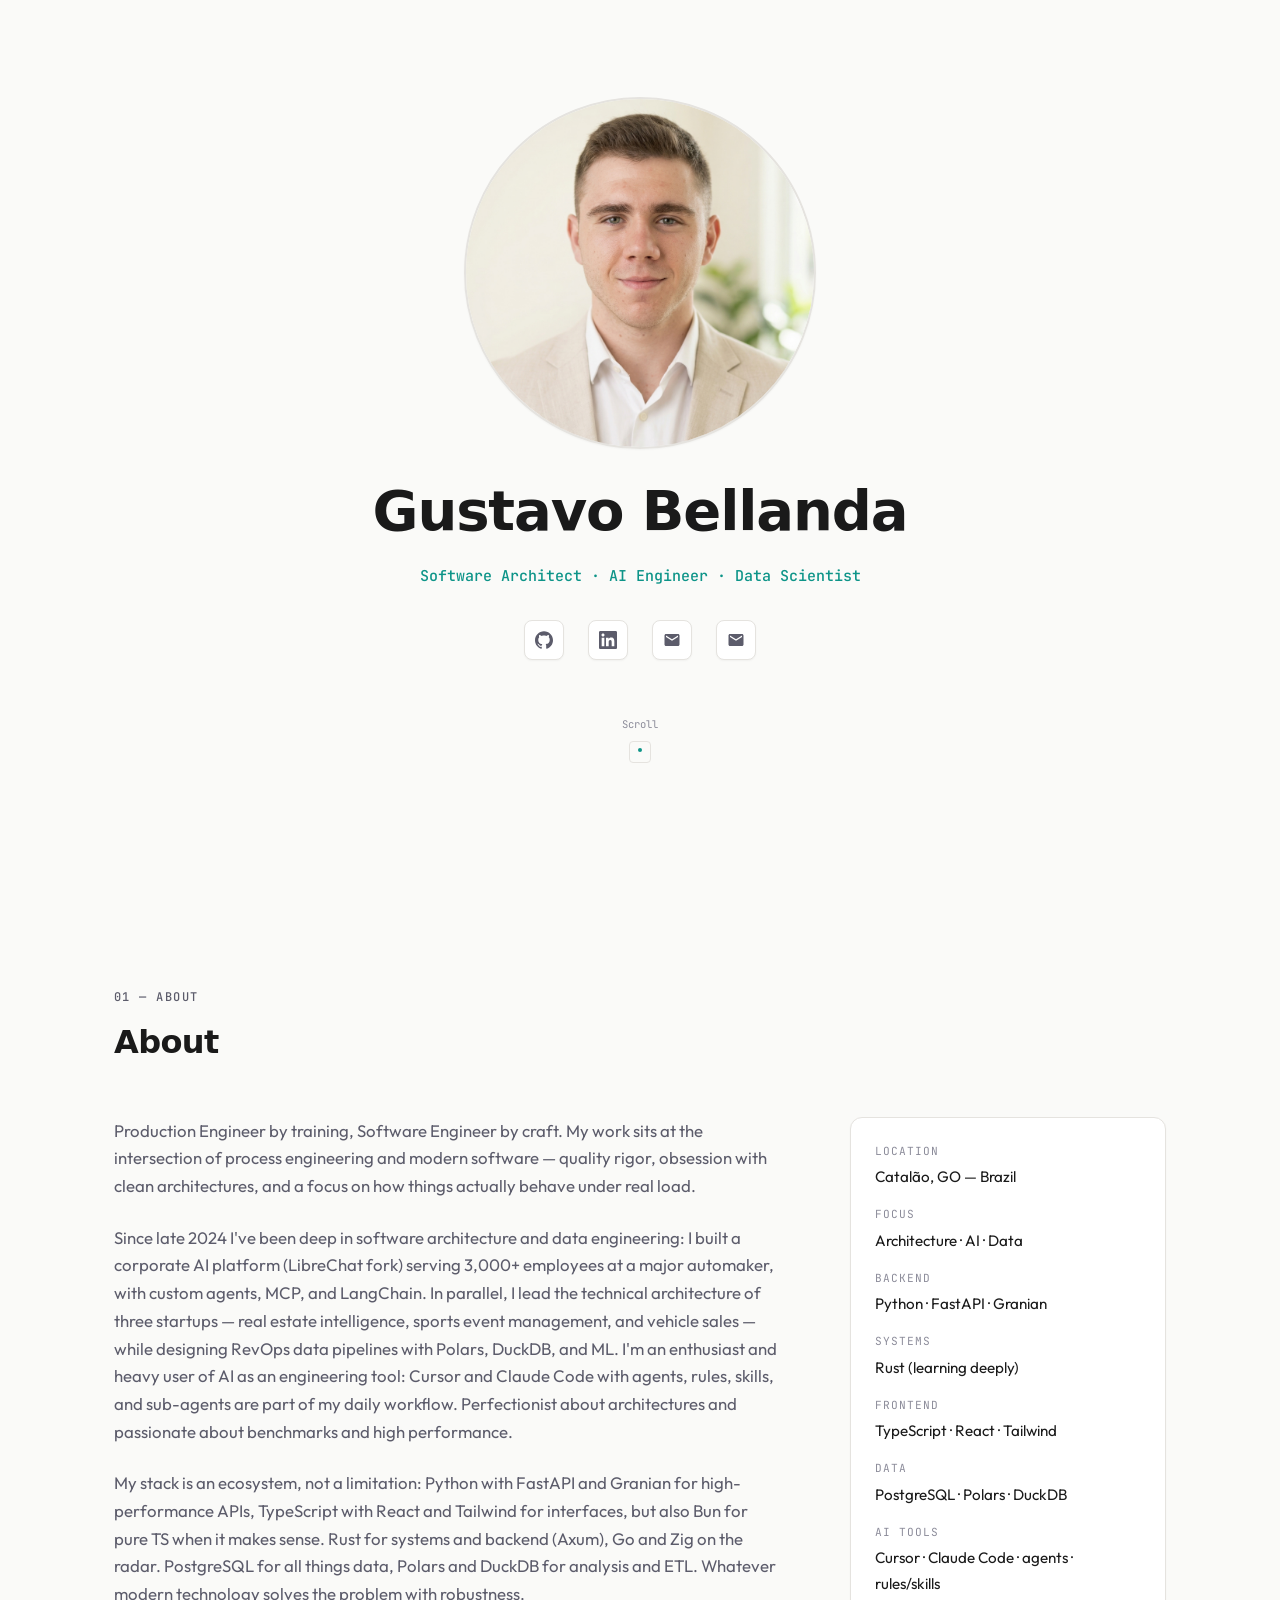
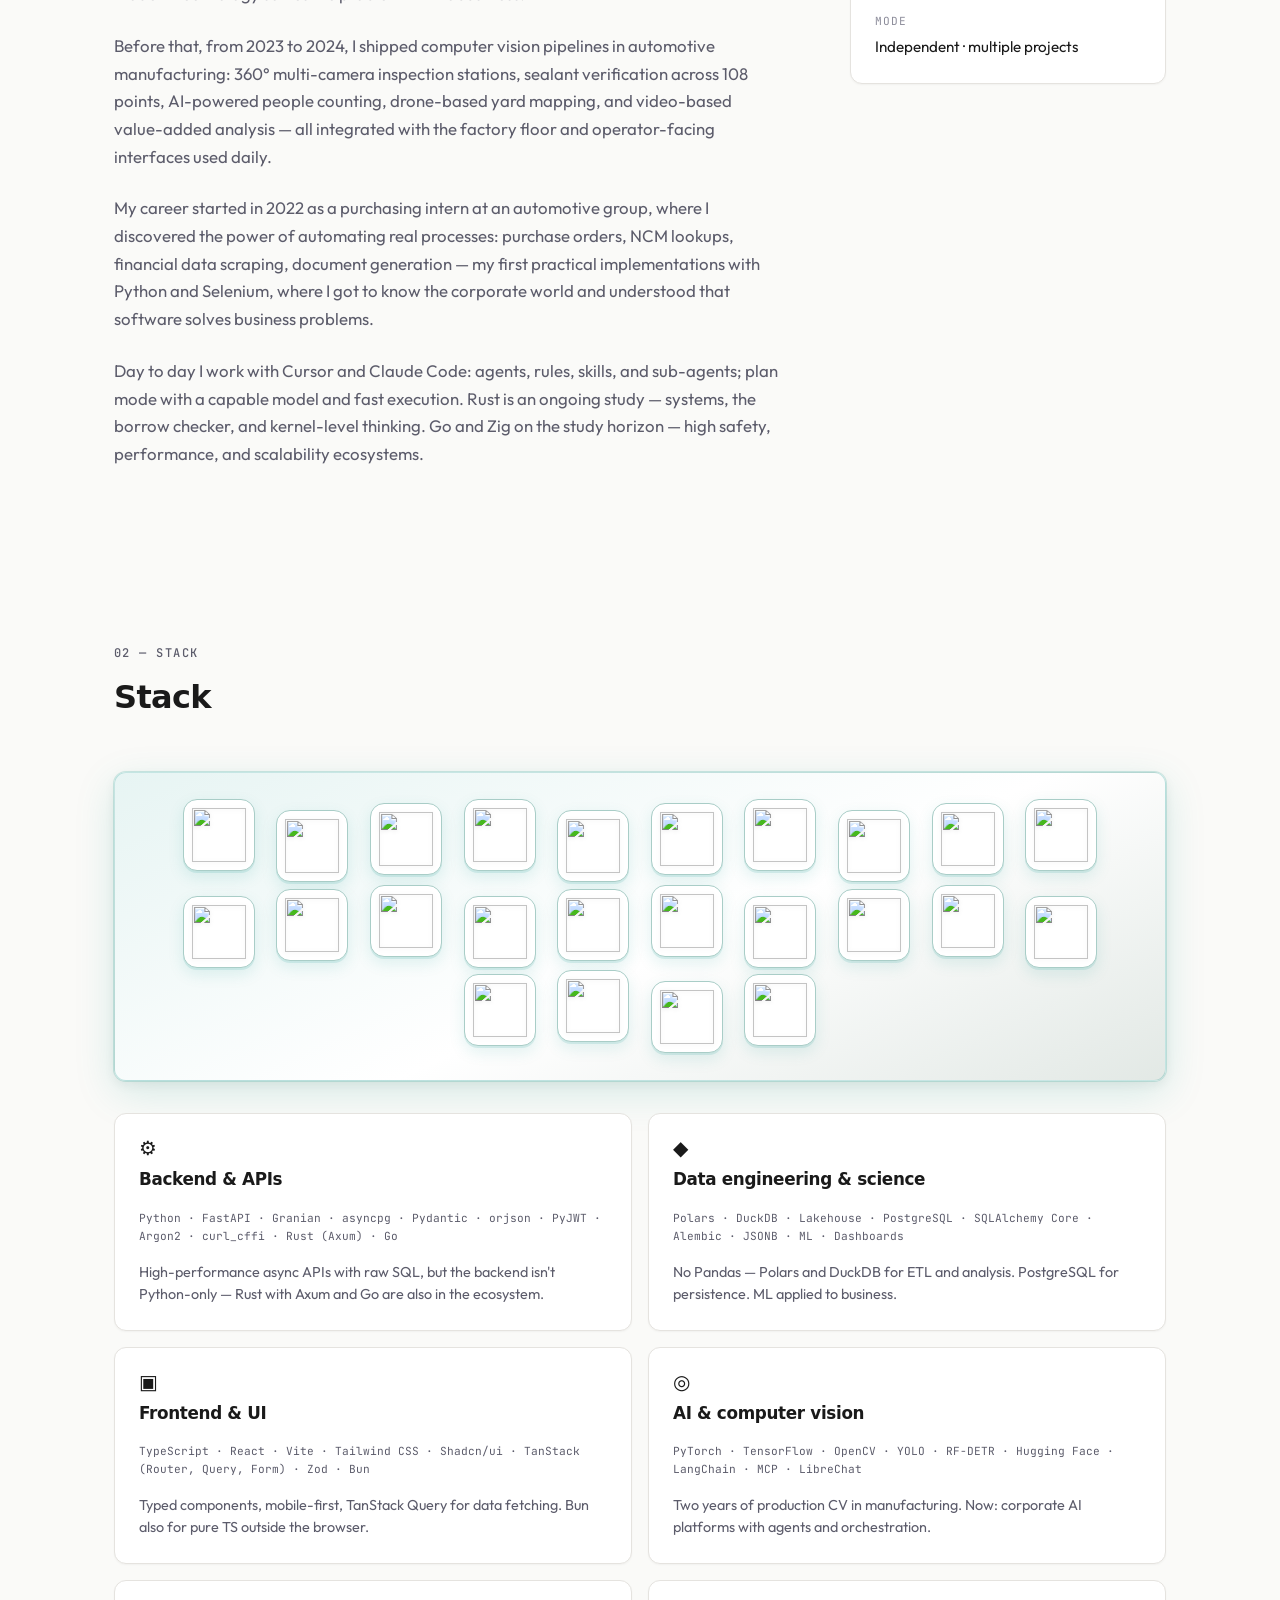
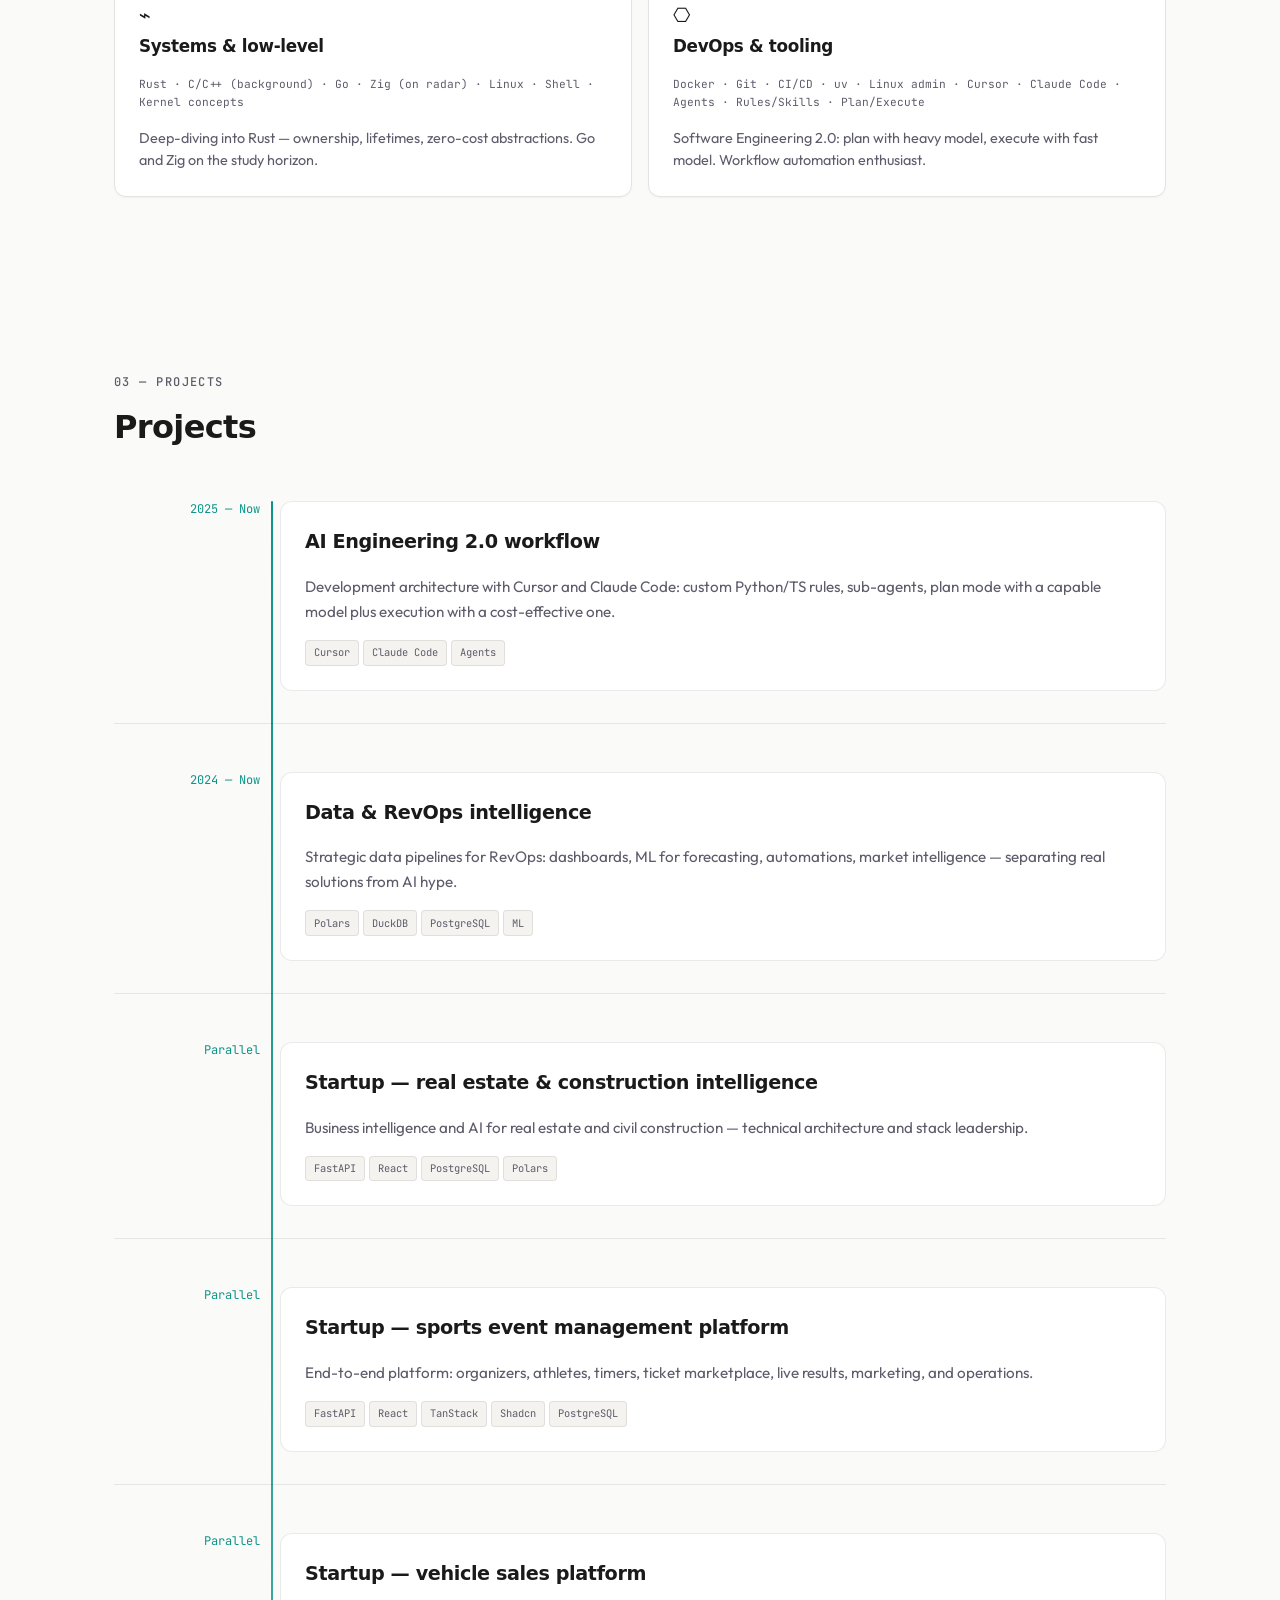
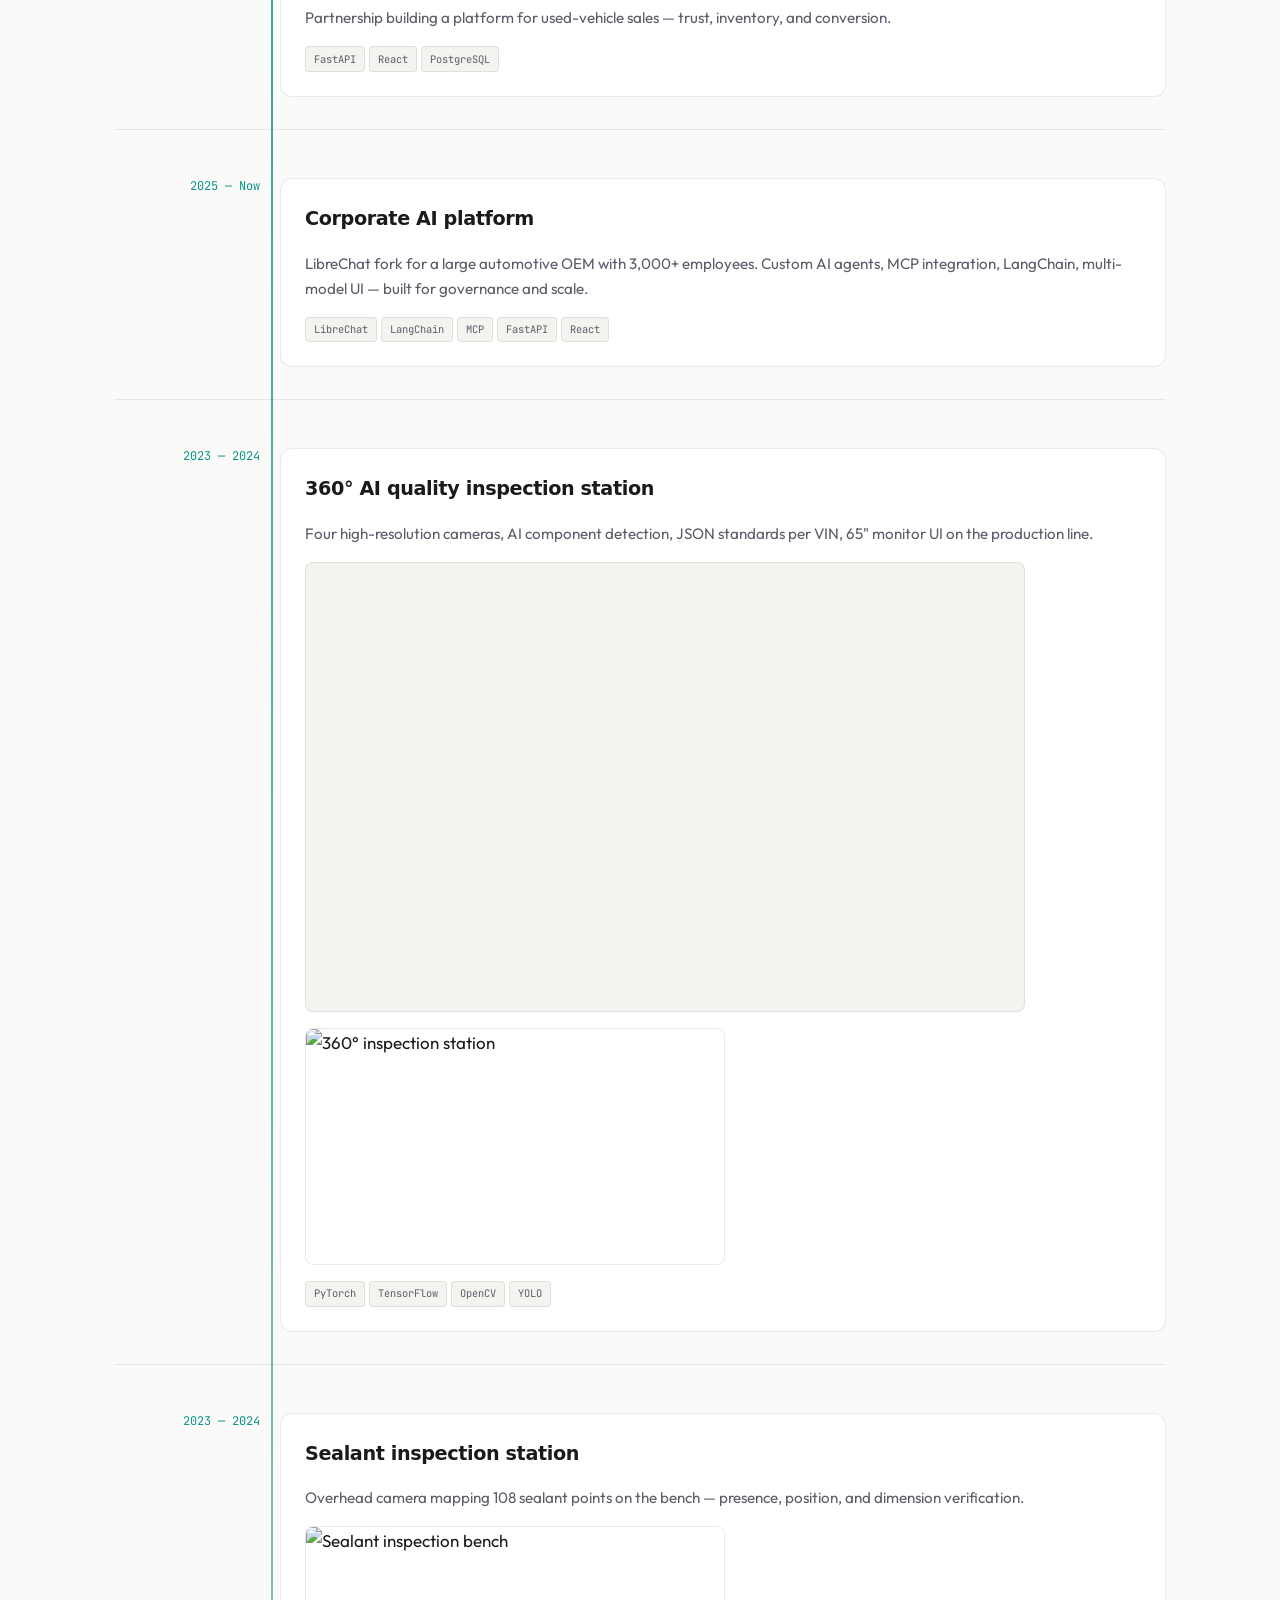
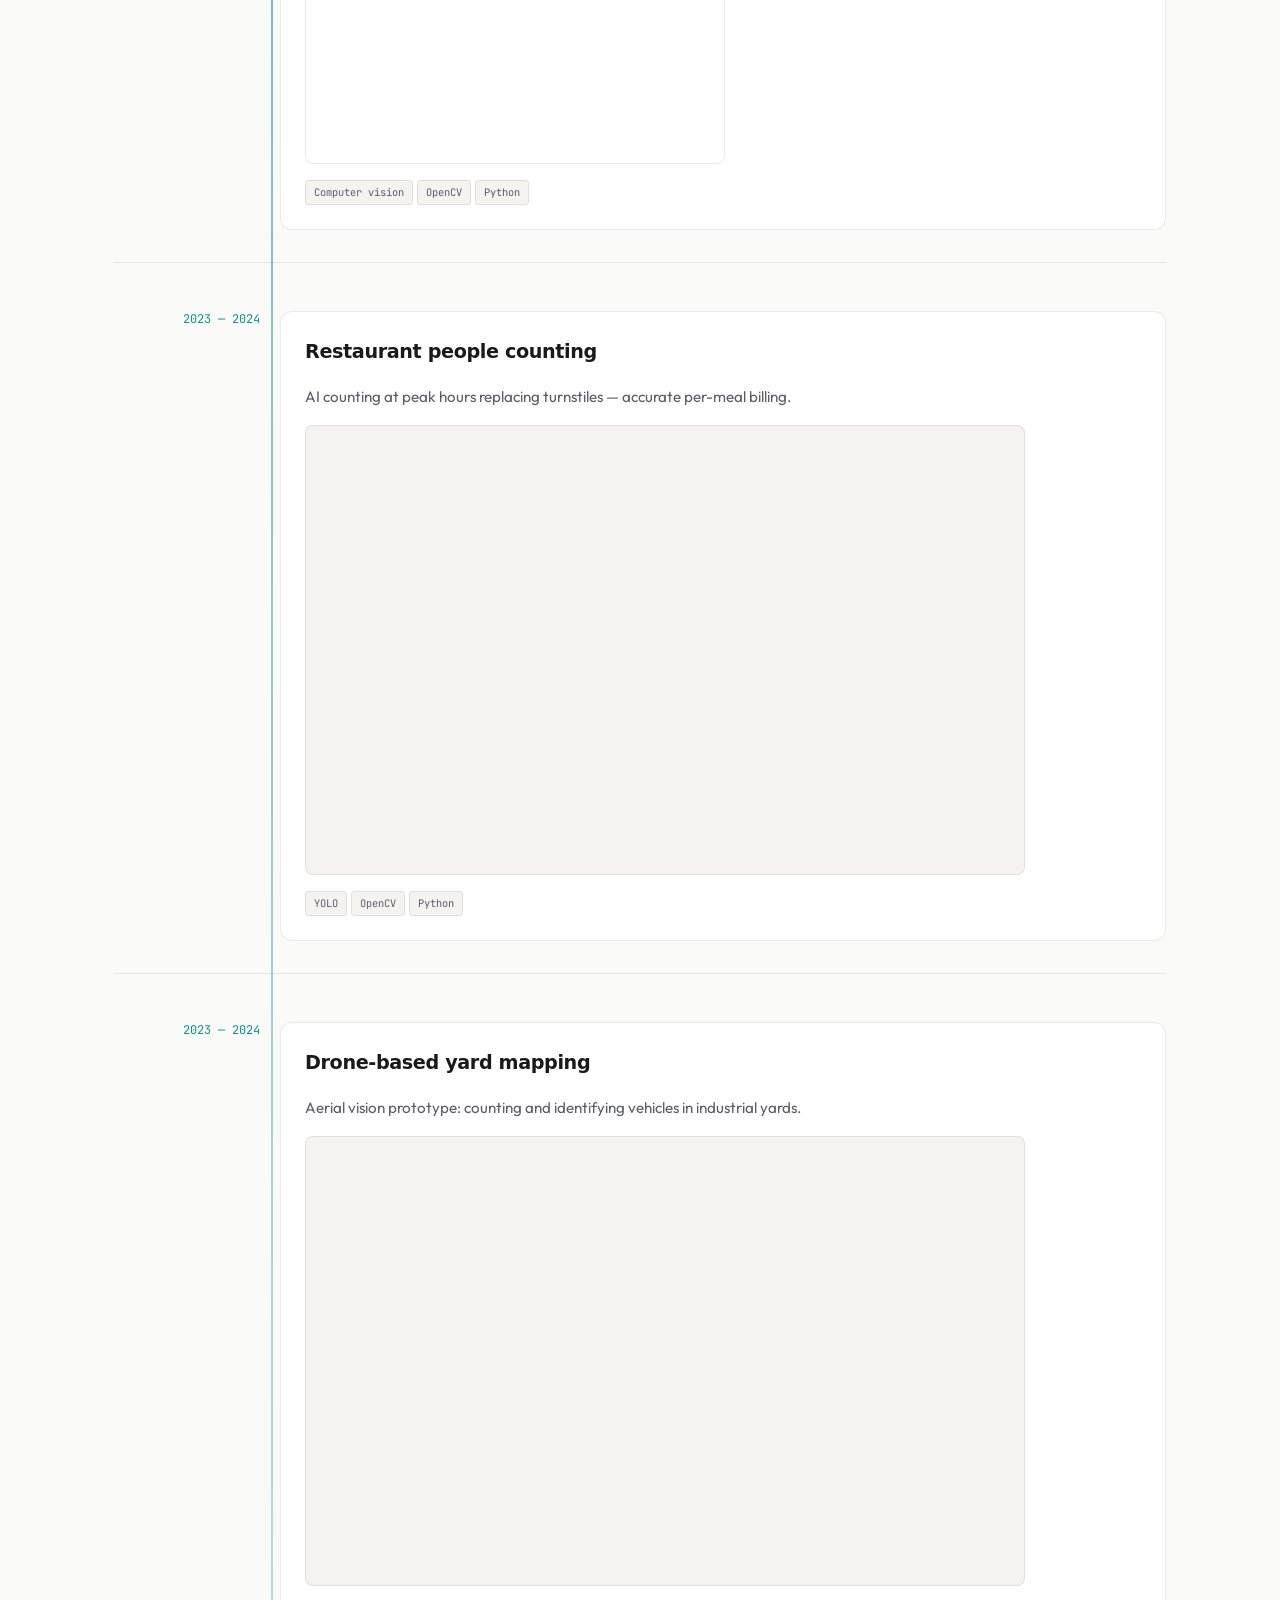
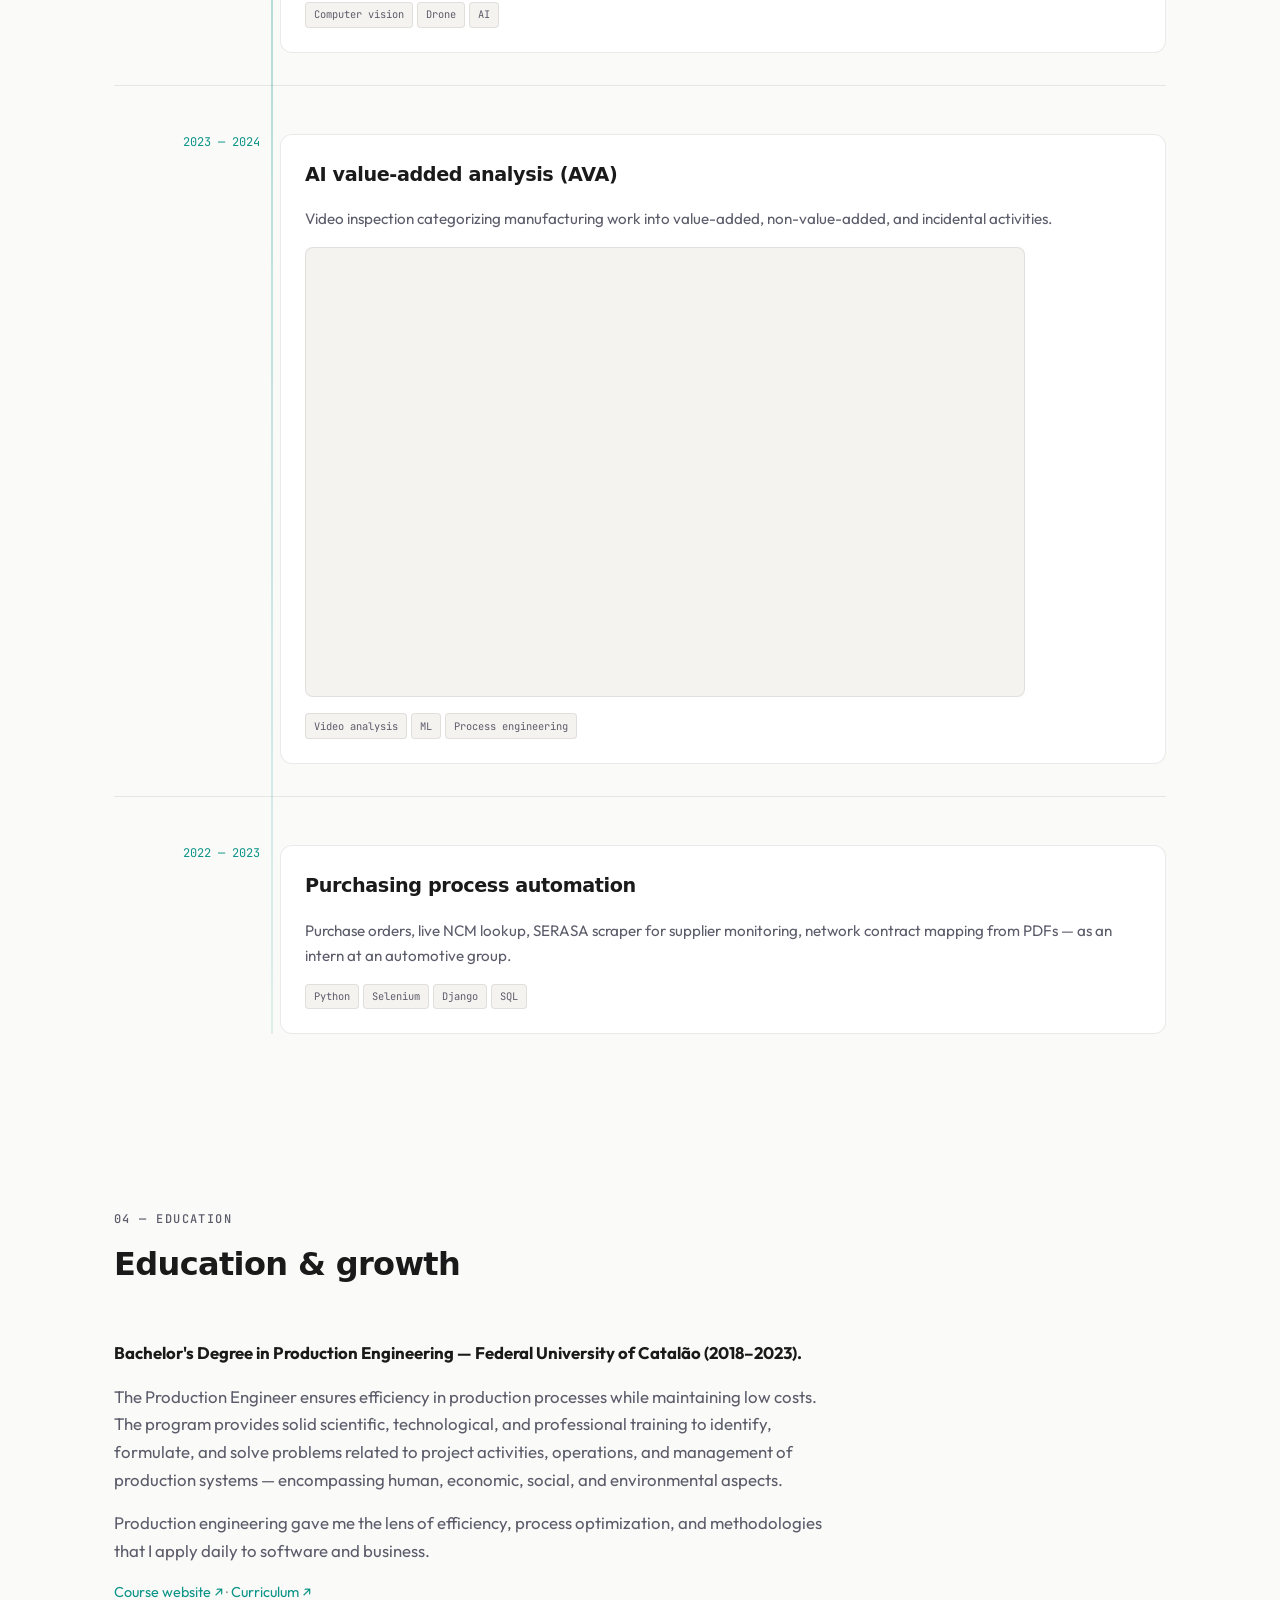
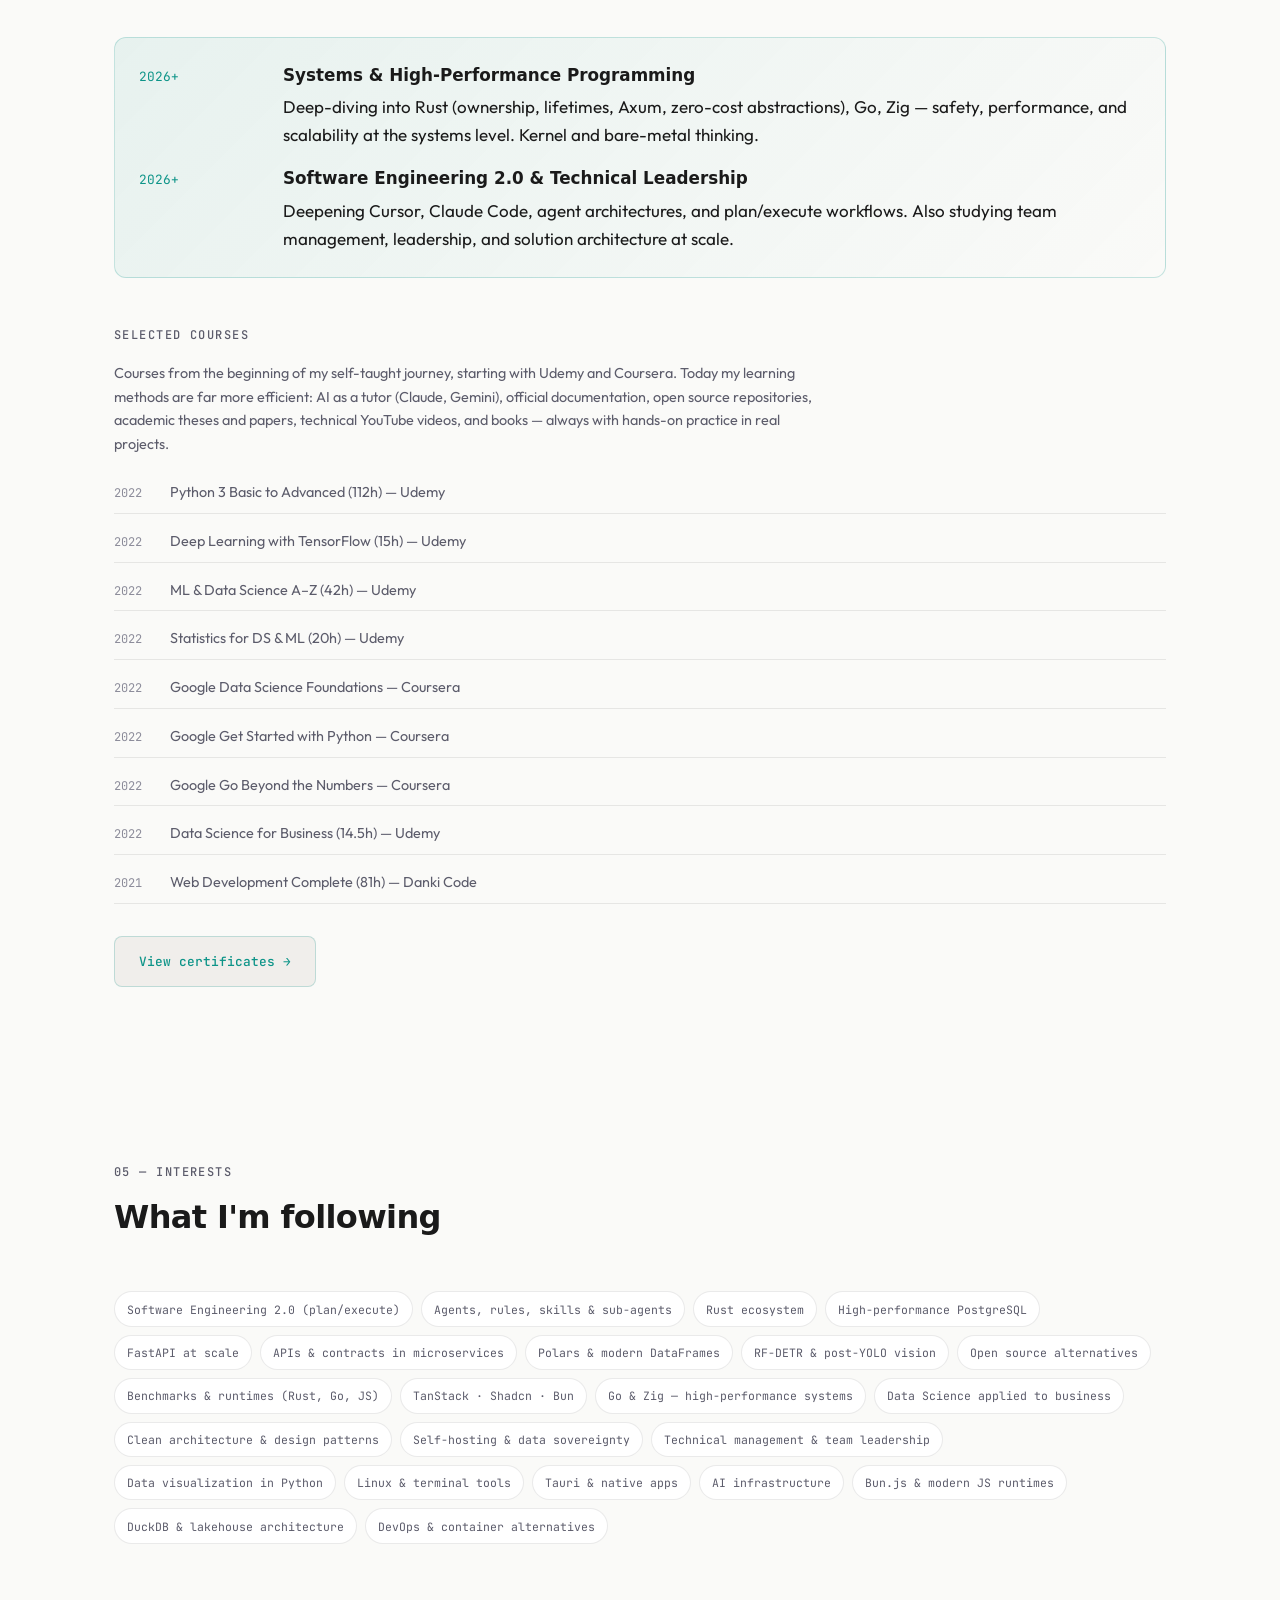
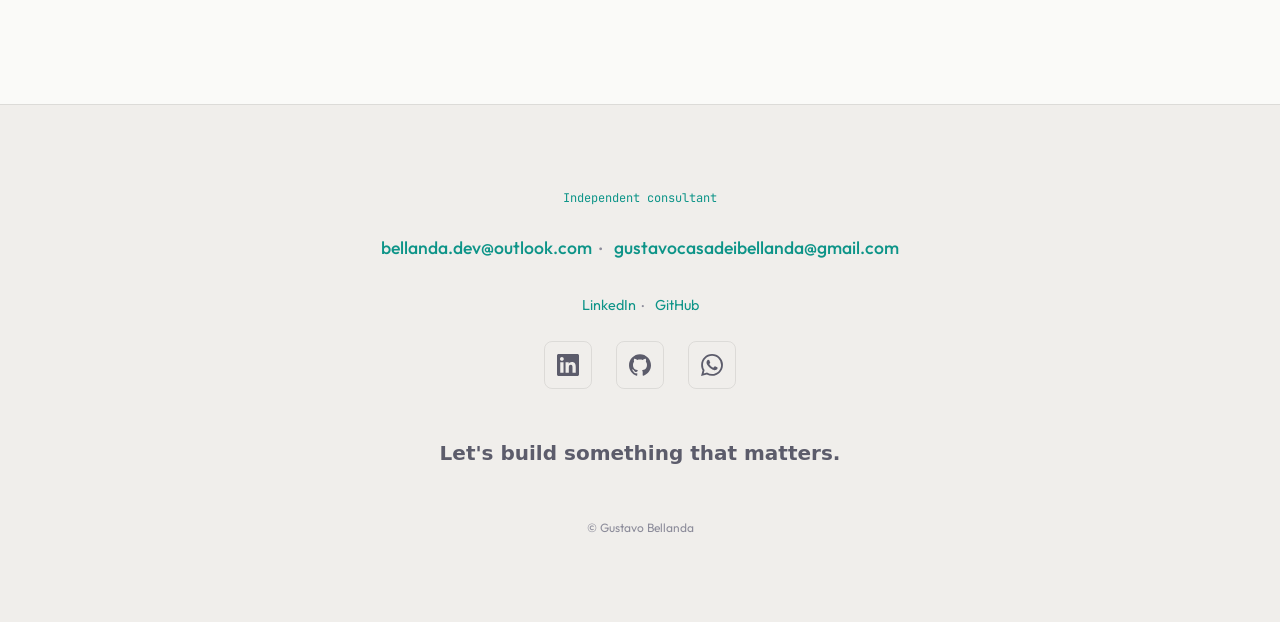
==== en.html @ b1ca2d15 "🚀 totally refactored the website for 2026 with new design and a new journey for my career" ====
<!doctype html>
<html lang="en">
  <head>
    <meta charset="utf-8" />
    <meta name="viewport" content="width=device-width, initial-scale=1" />
    <meta
      name="description"
      content="Gustavo Bellanda — Software architect and engineer. Data platforms, corporate AI, FastAPI, PostgreSQL, Polars — production stack."
    />
    <meta
      name="google-site-verification"
      content="--MIq7v2a5l50gZglwLTJgm347RbYKkbnf_XrnyCou0"
    />
    <meta property="og:type" content="website" />
    <meta
      property="og:title"
      content="Gustavo Bellanda — Software Architect &amp; Engineer"
    />
    <meta
      property="og:description"
      content="Production engineer turned full-stack engineer — data, AI platforms, and systems that ship."
    />
    <meta property="og:url" content="https://bellanda.github.io/dev/en.html" />
    <meta
      property="og:image"
      content="https://bellanda.github.io/dev/assets/img/profile.jpg"
    />
    <meta name="twitter:card" content="summary_large_image" />
    <title>Gustavo Bellanda — Software Architect &amp; Engineer</title>
    <link rel="icon" href="/favicon.ico" type="image/x-icon" />
    <link rel="preconnect" href="https://fonts.googleapis.com" />
    <link rel="preconnect" href="https://fonts.gstatic.com" crossorigin />
    <link
      href="https://api.fontshare.com/v2/css?f[]=satoshi@400,500,700,900&display=swap"
      rel="stylesheet"
    />
    <link
      href="https://fonts.googleapis.com/css2?family=JetBrains+Mono:wght@400;500;600&family=Outfit:wght@400;500;600;700&display=swap"
      rel="stylesheet"
    />
    <link rel="stylesheet" href="assets/css/style.css" />
  </head>
  <body>
    <a class="sr-only" href="#main">Skip to content</a>

    <header class="site-nav" id="site-nav" role="banner">
      <div class="site-nav__inner">
        <a class="site-nav__brand" href="#hero" data-scroll aria-label="Home">
          <img src="assets/img/profile.jpg" width="32" height="32" alt="" />
          Gustavo Bellanda
        </a>
        <nav aria-label="Primary">
          <ul class="site-nav__links">
            <li>
              <a class="site-nav__link" href="#about" data-scroll>About</a>
            </li>
            <li>
              <a class="site-nav__link" href="#stack" data-scroll>Stack</a>
            </li>
            <li>
              <a class="site-nav__link" href="#projects" data-scroll
                >Projects</a
              >
            </li>
            <li>
              <a class="site-nav__link" href="#education" data-scroll
                >Education</a
              >
            </li>
            <li>
              <a class="site-nav__link" href="#contact" data-scroll>Contact</a>
            </li>
          </ul>
        </nav>
        <div class="site-nav__lang" aria-label="Language">
          <a href="en.html" aria-current="page">EN</a>
          <span class="mono" style="color: var(--text-muted)">/</span>
          <a href="pt-br.html" data-lang-switch="pt">PT</a>
        </div>
        <button
          type="button"
          class="site-nav__toggle"
          id="nav-toggle"
          aria-expanded="false"
          aria-controls="nav-panel"
          aria-label="Open menu"
        >
          <svg
            width="22"
            height="22"
            viewBox="0 0 24 24"
            fill="none"
            stroke="currentColor"
            stroke-width="2"
          >
            <path d="M4 6h16M4 12h16M4 18h16" />
          </svg>
        </button>
      </div>
    </header>

    <div class="site-nav__panel" id="nav-panel" aria-hidden="true">
      <nav aria-label="Mobile">
        <ul>
          <li><a class="site-nav__link" href="#about" data-scroll>About</a></li>
          <li><a class="site-nav__link" href="#stack" data-scroll>Stack</a></li>
          <li>
            <a class="site-nav__link" href="#projects" data-scroll>Projects</a>
          </li>
          <li>
            <a class="site-nav__link" href="#education" data-scroll
              >Education</a
            >
          </li>
          <li>
            <a class="site-nav__link" href="#contact" data-scroll>Contact</a>
          </li>
        </ul>
      </nav>
    </div>

    <section class="hero" id="hero" aria-label="Introduction">
      <img
        class="hero__profile"
        src="assets/img/profile.jpg"
        width="168"
        height="168"
        alt="Gustavo Bellanda"
      />
      <div class="hero__inner">
        <h1 class="hero__name">Gustavo Bellanda</h1>
        <p class="hero__tagline">
          Software Architect · AI Engineer · Data Scientist
        </p>
        <div class="hero__social" aria-label="Social links">
          <a
            href="https://github.com/Bellanda"
            target="_blank"
            rel="noopener noreferrer"
            aria-label="GitHub"
          >
            <svg viewBox="0 0 24 24" aria-hidden="true">
              <path
                d="M12 .297c-6.63 0-12 5.373-12 12 0 5.303 3.438 9.8 8.205 11.385.6.113.82-.258.82-.577 0-.285-.01-1.04-.015-2.04-3.338.724-4.042-1.61-4.042-1.61C4.422 18.07 3.633 17.7 3.633 17.7c-1.087-.744.084-.729.084-.729 1.205.084 1.838 1.236 1.838 1.236 1.07 1.835 2.809 1.305 3.495.998.108-.776.417-1.305.76-1.605-2.665-.3-5.466-1.332-5.466-5.93 0-1.31.465-2.38 1.235-3.22-.135-.303-.54-1.523.105-3.176 0 0 1.005-.322 3.3 1.23.96-.267 1.98-.399 3-.405 1.02.006 2.04.138 3 .405 2.28-1.552 3.285-1.23 3.285-1.23.645 1.653.24 2.873.12 3.176.765.84 1.23 1.91 1.23 3.22 0 4.61-2.805 5.625-5.475 5.92.42.36.81 1.096.81 2.22 0 1.606-.015 2.896-.015 3.286 0 .315.21.69.825.57C20.565 22.092 24 17.592 24 12.297c0-6.627-5.373-12-12-12"
              />
            </svg>
          </a>
          <a
            href="https://www.linkedin.com/in/gustavo-casadei-bellanda-410a351bb/"
            target="_blank"
            rel="noopener noreferrer"
            aria-label="LinkedIn"
          >
            <svg viewBox="0 0 24 24" aria-hidden="true">
              <path
                d="M20.447 20.452h-3.554v-5.569c0-1.328-.027-3.037-1.852-3.037-1.853 0-2.136 1.445-2.136 2.939v5.667H9.351V9h3.414v1.561h.046c.477-.9 1.637-1.85 3.37-1.85 3.601 0 4.267 2.37 4.267 5.455v6.286zM5.337 7.433c-1.144 0-2.063-.926-2.063-2.065 0-1.138.92-2.063 2.063-2.063 1.14 0 2.064.925 2.064 2.063 0 1.139-.925 2.065-2.064 2.065zm1.782 13.019H3.555V9h3.564v11.452zM22.225 0H1.771C.792 0 0 .774 0 1.729v20.542C0 23.227.792 24 1.771 24h20.451C23.2 24 24 23.227 24 22.271V1.729C24 .774 23.2 0 22.222 0h.003z"
              />
            </svg>
          </a>
          <a href="mailto:bellanda.dev@outlook.com" aria-label="Email Outlook">
            <svg viewBox="0 0 24 24" aria-hidden="true">
              <path
                d="M20 4H4c-1.1 0-2 .9-2 2v12c0 1.1.9 2 2 2h16c1.1 0 2-.9 2-2V6c0-1.1-.9-2-2-2zm0 4l-8 5-8-5V6l8 5 8-5v2z"
              />
            </svg>
          </a>
          <a
            href="mailto:gustavocasadeibellanda@gmail.com"
            aria-label="Email Gmail"
          >
            <svg viewBox="0 0 24 24" aria-hidden="true">
              <path
                d="M20 4H4c-1.1 0-2 .9-2 2v12c0 1.1.9 2 2 2h16c1.1 0 2-.9 2-2V6c0-1.1-.9-2-2-2zm0 4l-8 5-8-5V6l8 5 8-5v2z"
              />
            </svg>
          </a>
        </div>
        <div class="hero__scroll" aria-hidden="true">
          <span class="mono">Scroll</span>
          <span class="hero__scroll-icon"></span>
        </div>
      </div>
    </section>

    <main id="main">
      <section class="section" id="about" data-reveal>
        <header class="section__head">
          <p class="section__label">01 — About</p>
          <h2 class="section__title">About</h2>
        </header>
        <div class="about-grid">
          <div class="about__main">
            <p>
              Production Engineer by training, Software Engineer by craft. My
              work sits at the intersection of process engineering and modern
              software — quality rigor, obsession with clean architectures, and
              a focus on how things actually behave under real load.
            </p>
            <p>
              Since late 2024 I&apos;ve been deep in software architecture and
              data engineering: I built a corporate AI platform (LibreChat fork)
              serving 3,000+ employees at a major automaker, with custom agents,
              MCP, and LangChain. In parallel, I lead the technical architecture
              of three startups — real estate intelligence, sports event
              management, and vehicle sales — while designing RevOps data
              pipelines with Polars, DuckDB, and ML. I&apos;m an enthusiast and
              heavy user of AI as an engineering tool: Cursor and Claude Code
              with agents, rules, skills, and sub-agents are part of my daily
              workflow. Perfectionist about architectures and passionate about
              benchmarks and high performance.
            </p>
            <p>
              My stack is an ecosystem, not a limitation: Python with FastAPI
              and Granian for high-performance APIs, TypeScript with React and
              Tailwind for interfaces, but also Bun for pure TS when it makes
              sense. Rust for systems and backend (Axum), Go and Zig on the
              radar. PostgreSQL for all things data, Polars and DuckDB for
              analysis and ETL. Whatever modern technology solves the problem
              with robustness.
            </p>
            <p>
              Before that, from 2023 to 2024, I shipped computer vision
              pipelines in automotive manufacturing: 360° multi-camera
              inspection stations, sealant verification across 108 points,
              AI-powered people counting, drone-based yard mapping, and
              video-based value-added analysis — all integrated with the factory
              floor and operator-facing interfaces used daily.
            </p>
            <p>
              My career started in 2022 as a purchasing intern at an automotive
              group, where I discovered the power of automating real processes:
              purchase orders, NCM lookups, financial data scraping, document
              generation — my first practical implementations with Python and
              Selenium, where I got to know the corporate world and understood
              that software solves business problems.
            </p>
            <p>
              Day to day I work with Cursor and Claude Code: agents, rules,
              skills, and sub-agents; plan mode with a capable model and fast
              execution. Rust is an ongoing study — systems, the borrow checker,
              and kernel-level thinking. Go and Zig on the study horizon — high
              safety, performance, and scalability ecosystems.
            </p>
          </div>
          <aside class="about__aside" aria-label="Quick facts">
            <dl class="facts">
              <dt>Location</dt>
              <dd>Catalão, GO — Brazil</dd>
              <dt>Focus</dt>
              <dd>Architecture · AI · Data</dd>
              <dt>Backend</dt>
              <dd>Python · FastAPI · Granian</dd>
              <dt>Systems</dt>
              <dd>Rust (learning deeply)</dd>
              <dt>Frontend</dt>
              <dd>TypeScript · React · Tailwind</dd>
              <dt>Data</dt>
              <dd>PostgreSQL · Polars · DuckDB</dd>
              <dt>AI tools</dt>
              <dd>Cursor · Claude Code · agents · rules/skills</dd>
              <dt>Mode</dt>
              <dd>Independent · multiple projects</dd>
            </dl>
          </aside>
        </div>
      </section>

      <section class="section" id="stack" data-reveal>
        <header class="section__head">
          <p class="section__label">02 — Stack</p>
          <h2 class="section__title">Stack</h2>
        </header>
        <div
          class="stack-cloud"
          aria-label="Tools and technologies in the stack"
        >
          <a
            class="stack-cloud__orbit"
            href="https://www.python.org/"
            target="_blank"
            rel="noopener noreferrer"
            title="Python"
            ><img
              src="https://cdn.simpleicons.org/python/3776AB"
              alt=""
              width="54"
              height="54"
              loading="lazy"
              decoding="async"
          /></a>
          <a
            class="stack-cloud__orbit"
            href="https://www.rust-lang.org/"
            target="_blank"
            rel="noopener noreferrer"
            title="Rust"
            ><img
              src="https://cdn.simpleicons.org/rust/CE422B"
              alt=""
              width="54"
              height="54"
              loading="lazy"
              decoding="async"
          /></a>
          <a
            class="stack-cloud__orbit"
            href="https://www.typescriptlang.org/"
            target="_blank"
            rel="noopener noreferrer"
            title="TypeScript"
            ><img
              src="https://cdn.simpleicons.org/typescript/3178C6"
              alt=""
              width="54"
              height="54"
              loading="lazy"
              decoding="async"
          /></a>
          <a
            class="stack-cloud__orbit"
            href="https://react.dev/"
            target="_blank"
            rel="noopener noreferrer"
            title="React"
            ><img
              src="https://cdn.simpleicons.org/react/61DAFB"
              alt=""
              width="54"
              height="54"
              loading="lazy"
              decoding="async"
          /></a>
          <a
            class="stack-cloud__orbit"
            href="https://fastapi.tiangolo.com/"
            target="_blank"
            rel="noopener noreferrer"
            title="FastAPI"
            ><img
              src="https://cdn.simpleicons.org/fastapi/009688"
              alt=""
              width="54"
              height="54"
              loading="lazy"
              decoding="async"
          /></a>
          <a
            class="stack-cloud__orbit"
            href="https://www.postgresql.org/"
            target="_blank"
            rel="noopener noreferrer"
            title="PostgreSQL"
            ><img
              src="https://cdn.simpleicons.org/postgresql/4169E1"
              alt=""
              width="54"
              height="54"
              loading="lazy"
              decoding="async"
          /></a>
          <a
            class="stack-cloud__orbit"
            href="https://www.docker.com/"
            target="_blank"
            rel="noopener noreferrer"
            title="Docker"
            ><img
              src="https://cdn.simpleicons.org/docker/2496ED"
              alt=""
              width="54"
              height="54"
              loading="lazy"
              decoding="async"
          /></a>
          <a
            class="stack-cloud__orbit"
            href="https://pytorch.org/"
            target="_blank"
            rel="noopener noreferrer"
            title="PyTorch"
            ><img
              src="https://cdn.simpleicons.org/pytorch/EE4C2C"
              alt=""
              width="54"
              height="54"
              loading="lazy"
              decoding="async"
          /></a>
          <a
            class="stack-cloud__orbit"
            href="https://tailwindcss.com/"
            target="_blank"
            rel="noopener noreferrer"
            title="Tailwind CSS"
            ><img
              src="https://cdn.simpleicons.org/tailwindcss/06B6D4"
              alt=""
              width="54"
              height="54"
              loading="lazy"
              decoding="async"
          /></a>
          <a
            class="stack-cloud__orbit"
            href="https://vite.dev/"
            target="_blank"
            rel="noopener noreferrer"
            title="Vite"
            ><img
              src="https://cdn.simpleicons.org/vite/646CFF"
              alt=""
              width="54"
              height="54"
              loading="lazy"
              decoding="async"
          /></a>
          <a
            class="stack-cloud__orbit"
            href="https://bun.sh/"
            target="_blank"
            rel="noopener noreferrer"
            title="Bun"
            ><img
              src="https://cdn.simpleicons.org/bun/FBF0DF"
              alt=""
              width="54"
              height="54"
              loading="lazy"
              decoding="async"
          /></a>
          <a
            class="stack-cloud__orbit"
            href="https://pola.rs/"
            target="_blank"
            rel="noopener noreferrer"
            title="Polars"
            ><img
              src="https://cdn.simpleicons.org/polars/0078D4"
              alt=""
              width="54"
              height="54"
              loading="lazy"
              decoding="async"
          /></a>
          <a
            class="stack-cloud__orbit"
            href="https://git-scm.com/"
            target="_blank"
            rel="noopener noreferrer"
            title="Git"
            ><img
              src="https://cdn.simpleicons.org/git/F05032"
              alt=""
              width="54"
              height="54"
              loading="lazy"
              decoding="async"
          /></a>
          <a
            class="stack-cloud__orbit"
            href="https://www.kernel.org/"
            target="_blank"
            rel="noopener noreferrer"
            title="Linux"
            ><img
              src="https://cdn.simpleicons.org/linux/FCC624"
              alt=""
              width="54"
              height="54"
              loading="lazy"
              decoding="async"
          /></a>
          <a
            class="stack-cloud__orbit"
            href="https://docs.astral.sh/uv/"
            target="_blank"
            rel="noopener noreferrer"
            title="uv"
            ><img
              src="https://cdn.simpleicons.org/uv/DE58FE"
              alt=""
              width="54"
              height="54"
              loading="lazy"
              decoding="async"
          /></a>
          <a
            class="stack-cloud__orbit"
            href="https://duckdb.org/"
            target="_blank"
            rel="noopener noreferrer"
            title="DuckDB"
            ><img
              src="https://cdn.simpleicons.org/duckdb/FFF000"
              alt=""
              width="54"
              height="54"
              loading="lazy"
              decoding="async"
          /></a>
          <a
            class="stack-cloud__orbit"
            href="https://opencv.org/"
            target="_blank"
            rel="noopener noreferrer"
            title="OpenCV"
            ><img
              src="https://cdn.simpleicons.org/opencv/5C3EE8"
              alt=""
              width="54"
              height="54"
              loading="lazy"
              decoding="async"
          /></a>
          <a
            class="stack-cloud__orbit"
            href="https://www.langchain.com/"
            target="_blank"
            rel="noopener noreferrer"
            title="LangChain"
            ><img
              src="https://cdn.simpleicons.org/langchain/1C3C3C"
              alt=""
              width="54"
              height="54"
              loading="lazy"
              decoding="async"
          /></a>
          <a
            class="stack-cloud__orbit"
            href="https://cursor.com/"
            target="_blank"
            rel="noopener noreferrer"
            title="Cursor"
            ><img
              src="https://cdn.simpleicons.org/cursor/000000"
              alt=""
              width="54"
              height="54"
              loading="lazy"
              decoding="async"
          /></a>
          <a
            class="stack-cloud__orbit"
            href="https://www.anthropic.com/"
            target="_blank"
            rel="noopener noreferrer"
            title="Anthropic"
            ><img
              src="https://cdn.simpleicons.org/anthropic/D4A27F"
              alt=""
              width="54"
              height="54"
              loading="lazy"
              decoding="async"
          /></a>
          <a
            class="stack-cloud__orbit"
            href="https://tanstack.com/"
            target="_blank"
            rel="noopener noreferrer"
            title="TanStack"
            ><img
              src="https://cdn.simpleicons.org/tanstack/E67012"
              alt=""
              width="54"
              height="54"
              loading="lazy"
              decoding="async"
          /></a>
          <a
            class="stack-cloud__orbit"
            href="https://ui.shadcn.com/"
            target="_blank"
            rel="noopener noreferrer"
            title="Shadcn/ui"
            ><img
              src="https://cdn.simpleicons.org/shadcnui/000000"
              alt=""
              width="54"
              height="54"
              loading="lazy"
              decoding="async"
          /></a>
          <a
            class="stack-cloud__orbit"
            href="https://docs.pydantic.dev/"
            target="_blank"
            rel="noopener noreferrer"
            title="Pydantic"
            ><img
              src="https://cdn.simpleicons.org/pydantic/E92063"
              alt=""
              width="54"
              height="54"
              loading="lazy"
              decoding="async"
          /></a>
          <a
            class="stack-cloud__orbit"
            href="https://huggingface.co/"
            target="_blank"
            rel="noopener noreferrer"
            title="Hugging Face"
            ><img
              src="https://cdn.simpleicons.org/huggingface/FF9D00"
              alt=""
              width="54"
              height="54"
              loading="lazy"
              decoding="async"
          /></a>
        </div>
        <div class="stack-grid">
          <article class="stack-card">
            <div class="stack-card__icon" aria-hidden="true">⚙</div>
            <h3 class="stack-card__title">Backend &amp; APIs</h3>
            <p class="stack-card__tags">
              Python · FastAPI · Granian · asyncpg · Pydantic · orjson · PyJWT ·
              Argon2 · curl_cffi · Rust (Axum) · Go
            </p>
            <p class="stack-card__note">
              High-performance async APIs with raw SQL, but the backend
              isn&apos;t Python-only — Rust with Axum and Go are also in the
              ecosystem.
            </p>
          </article>
          <article class="stack-card">
            <div class="stack-card__icon" aria-hidden="true">◆</div>
            <h3 class="stack-card__title">Data engineering &amp; science</h3>
            <p class="stack-card__tags">
              Polars · DuckDB · Lakehouse · PostgreSQL · SQLAlchemy Core ·
              Alembic · JSONB · ML · Dashboards
            </p>
            <p class="stack-card__note">
              No Pandas — Polars and DuckDB for ETL and analysis. PostgreSQL for
              persistence. ML applied to business.
            </p>
          </article>
          <article class="stack-card">
            <div class="stack-card__icon" aria-hidden="true">▣</div>
            <h3 class="stack-card__title">Frontend &amp; UI</h3>
            <p class="stack-card__tags">
              TypeScript · React · Vite · Tailwind CSS · Shadcn/ui · TanStack
              (Router, Query, Form) · Zod · Bun
            </p>
            <p class="stack-card__note">
              Typed components, mobile-first, TanStack Query for data fetching.
              Bun also for pure TS outside the browser.
            </p>
          </article>
          <article class="stack-card">
            <div class="stack-card__icon" aria-hidden="true">◎</div>
            <h3 class="stack-card__title">AI &amp; computer vision</h3>
            <p class="stack-card__tags">
              PyTorch · TensorFlow · OpenCV · YOLO · RF-DETR · Hugging Face ·
              LangChain · MCP · LibreChat
            </p>
            <p class="stack-card__note">
              Two years of production CV in manufacturing. Now: corporate AI
              platforms with agents and orchestration.
            </p>
          </article>
          <article class="stack-card">
            <div class="stack-card__icon" aria-hidden="true">⌁</div>
            <h3 class="stack-card__title">Systems &amp; low-level</h3>
            <p class="stack-card__tags">
              Rust · C/C++ (background) · Go · Zig (on radar) · Linux · Shell ·
              Kernel concepts
            </p>
            <p class="stack-card__note">
              Deep-diving into Rust — ownership, lifetimes, zero-cost
              abstractions. Go and Zig on the study horizon.
            </p>
          </article>
          <article class="stack-card">
            <div class="stack-card__icon" aria-hidden="true">⎔</div>
            <h3 class="stack-card__title">DevOps &amp; tooling</h3>
            <p class="stack-card__tags">
              Docker · Git · CI/CD · uv · Linux admin · Cursor · Claude Code ·
              Agents · Rules/Skills · Plan/Execute
            </p>
            <p class="stack-card__note">
              Software Engineering 2.0: plan with heavy model, execute with fast
              model. Workflow automation enthusiast.
            </p>
          </article>
        </div>
      </section>

      <section class="section" id="projects" data-reveal>
        <header class="section__head">
          <p class="section__label">03 — Projects</p>
          <h2 class="section__title">Projects</h2>
        </header>
        <div class="timeline">
          <article class="timeline__item">
            <div class="timeline__date">2025 — Now</div>
            <div class="timeline__card">
              <h3>AI Engineering 2.0 workflow</h3>
              <p>
                Development architecture with Cursor and Claude Code: custom
                Python/TS rules, sub-agents, plan mode with a capable model plus
                execution with a cost-effective one.
              </p>
              <div class="timeline__tags">
                <span class="tag">Cursor</span>
                <span class="tag">Claude Code</span>
                <span class="tag">Agents</span>
              </div>
            </div>
          </article>

          <article class="timeline__item">
            <div class="timeline__date">2024 — Now</div>
            <div class="timeline__card">
              <h3>Data &amp; RevOps intelligence</h3>
              <p>
                Strategic data pipelines for RevOps: dashboards, ML for
                forecasting, automations, market intelligence — separating real
                solutions from AI hype.
              </p>
              <div class="timeline__tags">
                <span class="tag">Polars</span>
                <span class="tag">DuckDB</span>
                <span class="tag">PostgreSQL</span>
                <span class="tag">ML</span>
              </div>
            </div>
          </article>

          <article class="timeline__item">
            <div class="timeline__date">Parallel</div>
            <div class="timeline__card">
              <h3>Startup — real estate &amp; construction intelligence</h3>
              <p>
                Business intelligence and AI for real estate and civil
                construction — technical architecture and stack leadership.
              </p>
              <div class="timeline__tags">
                <span class="tag">FastAPI</span>
                <span class="tag">React</span>
                <span class="tag">PostgreSQL</span>
                <span class="tag">Polars</span>
              </div>
            </div>
          </article>

          <article class="timeline__item">
            <div class="timeline__date">Parallel</div>
            <div class="timeline__card">
              <h3>Startup — sports event management platform</h3>
              <p>
                End-to-end platform: organizers, athletes, timers, ticket
                marketplace, live results, marketing, and operations.
              </p>
              <div class="timeline__tags">
                <span class="tag">FastAPI</span>
                <span class="tag">React</span>
                <span class="tag">TanStack</span>
                <span class="tag">Shadcn</span>
                <span class="tag">PostgreSQL</span>
              </div>
            </div>
          </article>

          <article class="timeline__item">
            <div class="timeline__date">Parallel</div>
            <div class="timeline__card">
              <h3>Startup — vehicle sales platform</h3>
              <p>
                Partnership building a platform for used-vehicle sales — trust,
                inventory, and conversion.
              </p>
              <div class="timeline__tags">
                <span class="tag">FastAPI</span>
                <span class="tag">React</span>
                <span class="tag">PostgreSQL</span>
              </div>
            </div>
          </article>

          <article class="timeline__item">
            <div class="timeline__date">2025 — Now</div>
            <div class="timeline__card">
              <h3>Corporate AI platform</h3>
              <p>
                LibreChat fork for a large automotive OEM with 3,000+ employees.
                Custom AI agents, MCP integration, LangChain, multi-model UI —
                built for governance and scale.
              </p>
              <div class="timeline__tags">
                <span class="tag">LibreChat</span>
                <span class="tag">LangChain</span>
                <span class="tag">MCP</span>
                <span class="tag">FastAPI</span>
                <span class="tag">React</span>
              </div>
            </div>
          </article>

          <article class="timeline__item">
            <div class="timeline__date">2023 — 2024</div>
            <div class="timeline__card">
              <h3>360° AI quality inspection station</h3>
              <p>
                Four high-resolution cameras, AI component detection, JSON
                standards per VIN, 65&quot; monitor UI on the production line.
              </p>
              <div class="timeline__embed">
                <iframe
                  src="https://1drv.ms/v/c/bb50e87a7091feac/IQThpPnnZsDjTIJ-WUtO3ogJAXRpI93G8fbWB5qiiC128IY"
                  title="Video demo — 360° inspection station"
                  loading="lazy"
                  allowfullscreen
                ></iframe>
              </div>
              <div class="timeline__thumb">
                <img
                  src="assets/img/pratical_projects/first_ia_station/station.png"
                  alt="360° inspection station"
                  loading="lazy"
                  width="800"
                  height="450"
                />
              </div>
              <div class="timeline__tags">
                <span class="tag">PyTorch</span>
                <span class="tag">TensorFlow</span>
                <span class="tag">OpenCV</span>
                <span class="tag">YOLO</span>
              </div>
            </div>
          </article>

          <article class="timeline__item">
            <div class="timeline__date">2023 — 2024</div>
            <div class="timeline__card">
              <h3>Sealant inspection station</h3>
              <p>
                Overhead camera mapping 108 sealant points on the bench —
                presence, position, and dimension verification.
              </p>
              <div class="timeline__thumb">
                <img
                  src="assets/img/pratical_projects/sealant_station/bancada_sealant.png"
                  alt="Sealant inspection bench"
                  loading="lazy"
                  width="800"
                  height="450"
                />
              </div>
              <div class="timeline__tags">
                <span class="tag">Computer vision</span>
                <span class="tag">OpenCV</span>
                <span class="tag">Python</span>
              </div>
            </div>
          </article>

          <article class="timeline__item">
            <div class="timeline__date">2023 — 2024</div>
            <div class="timeline__card">
              <h3>Restaurant people counting</h3>
              <p>
                AI counting at peak hours replacing turnstiles — accurate
                per-meal billing.
              </p>
              <div class="timeline__embed">
                <iframe
                  src="https://1drv.ms/v/c/bb50e87a7091feac/IQTOUZLORNEVTYXGeBavKg3tAZZqE91V3Pa5r5zLZpR0ORg"
                  title="Video demo — restaurant people counting"
                  loading="lazy"
                  allowfullscreen
                ></iframe>
              </div>
              <div class="timeline__tags">
                <span class="tag">YOLO</span>
                <span class="tag">OpenCV</span>
                <span class="tag">Python</span>
              </div>
            </div>
          </article>

          <article class="timeline__item">
            <div class="timeline__date">2023 — 2024</div>
            <div class="timeline__card">
              <h3>Drone-based yard mapping</h3>
              <p>
                Aerial vision prototype: counting and identifying vehicles in
                industrial yards.
              </p>
              <div class="timeline__embed">
                <iframe
                  src="https://1drv.ms/v/c/bb50e87a7091feac/IQTrbxb2ZFFVSoVeMyCYxntUAQKRItm1H3X5YYU5rGjp0sM"
                  title="Video demo — drone yard mapping"
                  loading="lazy"
                  allowfullscreen
                ></iframe>
              </div>
              <div class="timeline__tags">
                <span class="tag">Computer vision</span>
                <span class="tag">Drone</span>
                <span class="tag">AI</span>
              </div>
            </div>
          </article>

          <article class="timeline__item">
            <div class="timeline__date">2023 — 2024</div>
            <div class="timeline__card">
              <h3>AI value-added analysis (AVA)</h3>
              <p>
                Video inspection categorizing manufacturing work into
                value-added, non-value-added, and incidental activities.
              </p>
              <div class="timeline__embed">
                <iframe
                  src="https://1drv.ms/v/c/bb50e87a7091feac/IQTloDqvp2iSS5bRxBo7z09NAR2qmdDA0wcvD0xSaFSFZ_g"
                  title="Video demo — value-added analysis (AVA)"
                  loading="lazy"
                  allowfullscreen
                ></iframe>
              </div>
              <div class="timeline__tags">
                <span class="tag">Video analysis</span>
                <span class="tag">ML</span>
                <span class="tag">Process engineering</span>
              </div>
            </div>
          </article>

          <article class="timeline__item">
            <div class="timeline__date">2022 — 2023</div>
            <div class="timeline__card">
              <h3>Purchasing process automation</h3>
              <p>
                Purchase orders, live NCM lookup, SERASA scraper for supplier
                monitoring, network contract mapping from PDFs — as an intern at
                an automotive group.
              </p>
              <div class="timeline__tags">
                <span class="tag">Python</span>
                <span class="tag">Selenium</span>
                <span class="tag">Django</span>
                <span class="tag">SQL</span>
              </div>
            </div>
          </article>
        </div>
      </section>

      <section class="section" id="education" data-reveal>
        <header class="section__head">
          <p class="section__label">04 — Education</p>
          <h2 class="section__title">Education &amp; growth</h2>
        </header>
        <div class="edu-lead">
          <p>
            <strong style="color: var(--text-primary)"
              >Bachelor&apos;s Degree in Production Engineering — Federal
              University of Catalão (2018–2023).</strong
            >
          </p>
          <p>
            The Production Engineer ensures efficiency in production processes
            while maintaining low costs. The program provides solid scientific,
            technological, and professional training to identify, formulate, and
            solve problems related to project activities, operations, and
            management of production systems — encompassing human, economic,
            social, and environmental aspects.
          </p>
          <p>
            Production engineering gave me the lens of efficiency, process
            optimization, and methodologies that I apply daily to software and
            business.
          </p>
          <p class="edu-links">
            <a
              href="https://engproducao.catalao.ufg.br"
              target="_blank"
              rel="noopener noreferrer"
              >Course website ↗</a
            >
            <span style="color: var(--text-muted)"> · </span>
            <a
              href="https://engproducao.catalao.ufg.br/p/6444-grade"
              target="_blank"
              rel="noopener noreferrer"
              >Curriculum ↗</a
            >
          </p>
        </div>

        <div class="edu-highlight" aria-label="Learning focus">
          <div class="edu-highlight__row">
            <span class="edu-highlight__period">2026+</span>
            <div class="edu-highlight__text">
              <strong>Systems &amp; High-Performance Programming</strong>
              Deep-diving into Rust (ownership, lifetimes, Axum, zero-cost
              abstractions), Go, Zig — safety, performance, and scalability at
              the systems level. Kernel and bare-metal thinking.
            </div>
          </div>
          <div class="edu-highlight__row">
            <span class="edu-highlight__period">2026+</span>
            <div class="edu-highlight__text">
              <strong
                >Software Engineering 2.0 &amp; Technical Leadership</strong
              >
              Deepening Cursor, Claude Code, agent architectures, and
              plan/execute workflows. Also studying team management, leadership,
              and solution architecture at scale.
            </div>
          </div>
        </div>

        <p class="section__label" style="margin-bottom: var(--space-md)">
          Selected courses
        </p>
        <p class="edu-context">
          Courses from the beginning of my self-taught journey, starting with
          Udemy and Coursera. Today my learning methods are far more efficient:
          AI as a tutor (Claude, Gemini), official documentation, open source
          repositories, academic theses and papers, technical YouTube videos,
          and books — always with hands-on practice in real projects.
        </p>
        <ul class="edu-list">
          <li>
            <span class="year">2022</span> Python 3 Basic to Advanced (112h) —
            Udemy
          </li>
          <li>
            <span class="year">2022</span> Deep Learning with TensorFlow (15h) —
            Udemy
          </li>
          <li>
            <span class="year">2022</span> ML &amp; Data Science A–Z (42h) —
            Udemy
          </li>
          <li>
            <span class="year">2022</span> Statistics for DS &amp; ML (20h) —
            Udemy
          </li>
          <li>
            <span class="year">2022</span> Google Data Science Foundations —
            Coursera
          </li>
          <li>
            <span class="year">2022</span> Google Get Started with Python —
            Coursera
          </li>
          <li>
            <span class="year">2022</span> Google Go Beyond the Numbers —
            Coursera
          </li>
          <li>
            <span class="year">2022</span> Data Science for Business (14.5h) —
            Udemy
          </li>
          <li>
            <span class="year">2021</span> Web Development Complete (81h) —
            Danki Code
          </li>
        </ul>

        <div class="cert-cta">
          <button type="button" class="btn" id="cert-open">
            View certificates →
          </button>
        </div>
      </section>

      <section class="section" id="interests" data-reveal>
        <header class="section__head">
          <p class="section__label">05 — Interests</p>
          <h2 class="section__title">What I&apos;m following</h2>
        </header>
        <div class="interests-wrap">
          <span class="interest-chip"
            >Software Engineering 2.0 (plan/execute)</span
          >
          <span class="interest-chip"
            >Agents, rules, skills &amp; sub-agents</span
          >
          <span class="interest-chip">Rust ecosystem</span>
          <span class="interest-chip">High-performance PostgreSQL</span>
          <span class="interest-chip">FastAPI at scale</span>
          <span class="interest-chip"
            >APIs &amp; contracts in microservices</span
          >
          <span class="interest-chip">Polars &amp; modern DataFrames</span>
          <span class="interest-chip">RF-DETR &amp; post-YOLO vision</span>
          <span class="interest-chip">Open source alternatives</span>
          <span class="interest-chip"
            >Benchmarks &amp; runtimes (Rust, Go, JS)</span
          >
          <span class="interest-chip">TanStack · Shadcn · Bun</span>
          <span class="interest-chip"
            >Go &amp; Zig — high-performance systems</span
          >
          <span class="interest-chip">Data Science applied to business</span>
          <span class="interest-chip"
            >Clean architecture &amp; design patterns</span
          >
          <span class="interest-chip">Self-hosting &amp; data sovereignty</span>
          <span class="interest-chip"
            >Technical management &amp; team leadership</span
          >
          <span class="interest-chip">Data visualization in Python</span>
          <span class="interest-chip">Linux &amp; terminal tools</span>
          <span class="interest-chip">Tauri &amp; native apps</span>
          <span class="interest-chip">AI infrastructure</span>
          <span class="interest-chip">Bun.js &amp; modern JS runtimes</span>
          <span class="interest-chip">DuckDB &amp; lakehouse architecture</span>
          <span class="interest-chip">DevOps &amp; container alternatives</span>
        </div>
      </section>
    </main>

    <footer class="site-footer" id="contact">
      <div class="site-footer__inner">
        <p class="site-footer__status">Independent consultant</p>
        <p class="site-footer__email">
          <a href="mailto:bellanda.dev@outlook.com">bellanda.dev@outlook.com</a>
          <span class="mono" style="color: var(--text-muted)"> · </span>
          <a href="mailto:gustavocasadeibellanda@gmail.com"
            >gustavocasadeibellanda@gmail.com</a
          >
        </p>
        <p
          style="
            font-size: 0.9rem;
            color: var(--text-secondary);
            margin-bottom: var(--space-lg);
          "
        >
          <a
            href="https://www.linkedin.com/in/gustavo-casadei-bellanda-410a351bb/"
            target="_blank"
            rel="noopener noreferrer"
            >LinkedIn</a
          >
          <span class="mono" style="color: var(--text-muted)"> · </span>
          <a
            href="https://github.com/Bellanda"
            target="_blank"
            rel="noopener noreferrer"
            >GitHub</a
          >
        </p>
        <div class="site-footer__social">
          <a
            class="social-link"
            href="https://www.linkedin.com/in/gustavo-casadei-bellanda-410a351bb/"
            target="_blank"
            rel="noopener noreferrer"
            aria-label="LinkedIn"
          >
            <svg viewBox="0 0 24 24" aria-hidden="true">
              <path
                d="M20.447 20.452h-3.554v-5.569c0-1.328-.027-3.037-1.852-3.037-1.853 0-2.136 1.445-2.136 2.939v5.667H9.351V9h3.414v1.561h.046c.477-.9 1.637-1.85 3.37-1.85 3.601 0 4.267 2.37 4.267 5.455v6.286zM5.337 7.433c-1.144 0-2.063-.926-2.063-2.065 0-1.138.92-2.063 2.063-2.063 1.14 0 2.064.925 2.064 2.063 0 1.139-.925 2.065-2.064 2.065zm1.782 13.019H3.555V9h3.564v11.452zM22.225 0H1.771C.792 0 0 .774 0 1.729v20.542C0 23.227.792 24 1.771 24h20.451C23.2 24 24 23.227 24 22.271V1.729C24 .774 23.2 0 22.222 0h.003z"
              />
            </svg>
          </a>
          <a
            class="social-link"
            href="https://github.com/Bellanda"
            target="_blank"
            rel="noopener noreferrer"
            aria-label="GitHub"
          >
            <svg viewBox="0 0 24 24" aria-hidden="true">
              <path
                d="M12 .297c-6.63 0-12 5.373-12 12 0 5.303 3.438 9.8 8.205 11.385.6.113.82-.258.82-.577 0-.285-.01-1.04-.015-2.04-3.338.724-4.042-1.61-4.042-1.61C4.422 18.07 3.633 17.7 3.633 17.7c-1.087-.744.084-.729.084-.729 1.205.084 1.838 1.236 1.838 1.236 1.07 1.835 2.809 1.305 3.495.998.108-.776.417-1.305.76-1.605-2.665-.3-5.466-1.332-5.466-5.93 0-1.31.465-2.38 1.235-3.22-.135-.303-.54-1.523.105-3.176 0 0 1.005-.322 3.3 1.23.96-.267 1.98-.399 3-.405 1.02.006 2.04.138 3 .405 2.28-1.552 3.285-1.23 3.285-1.23.645 1.653.24 2.873.12 3.176.765.84 1.23 1.91 1.23 3.22 0 4.61-2.805 5.625-5.475 5.92.42.36.81 1.096.81 2.22 0 1.606-.015 2.896-.015 3.286 0 .315.21.69.825.57C20.565 22.092 24 17.592 24 12.297c0-6.627-5.373-12-12-12"
              />
            </svg>
          </a>
          <a
            class="social-link"
            href="https://wa.me/+551697184720"
            target="_blank"
            rel="noopener noreferrer"
            aria-label="WhatsApp"
          >
            <svg viewBox="0 0 24 24" aria-hidden="true">
              <path
                d="M17.472 14.382c-.297-.149-1.758-.867-2.03-.967-.273-.099-.471-.148-.67.15-.197.297-.767.966-.94 1.164-.173.199-.347.223-.644.075-.297-.15-1.255-.463-2.39-1.475-.883-.788-1.48-1.761-1.653-2.059-.173-.297-.018-.458.13-.606.134-.133.298-.347.446-.52.149-.174.198-.298.298-.497.099-.198.05-.371-.025-.52-.075-.149-.669-1.612-.916-2.207-.242-.579-.487-.5-.669-.51-.173-.008-.371-.01-.57-.01-.198 0-.52.074-.792.372-.272.297-1.04 1.016-1.04 2.479 0 1.462 1.065 2.875 1.213 3.074.149.198 2.096 3.2 5.077 4.487.709.306 1.262.489 1.694.625.712.227 1.36.195 1.871.118.571-.085 1.758-.719 2.006-1.413.248-.694.248-1.289.173-1.413-.074-.124-.272-.198-.57-.347m-5.421 7.403h-.004a9.87 9.87 0 01-5.031-1.378l-.361-.214-3.741.982.998-3.648-.235-.374a9.86 9.86 0 01-1.51-5.26c.001-5.45 4.436-9.884 9.888-9.884 2.64 0 5.122 1.03 6.988 2.898a9.825 9.825 0 012.893 6.994c-.003 5.45-4.435 9.884-9.885 9.884m8.413-18.297A11.815 11.815 0 0012.05 0C5.495 0 .16 5.335.157 11.892c0 2.096.547 4.142 1.588 5.945L.057 24l6.305-1.654a11.882 11.882 0 005.683 1.448h.005c6.554 0 11.89-5.335 11.893-11.893a11.821 11.821 0 00-3.48-8.413z"
              />
            </svg>
          </a>
        </div>
        <p class="site-footer__quote">
          Let&apos;s build something that matters.
        </p>
        <p class="site-footer__copy">© Gustavo Bellanda</p>
      </div>
    </footer>

    <div
      class="cert-modal"
      id="cert-modal"
      role="dialog"
      aria-modal="true"
      aria-labelledby="cert-title"
      hidden
    >
      <div class="cert-modal__dialog">
        <h2 id="cert-title" class="sr-only">Certificates</h2>
        <button type="button" class="cert-modal__close" id="cert-close">
          Close
        </button>
        <div class="cert-grid">
          <figure>
            <img
              src="assets/img/certification_deep_learning/UC-93e7ac01-cebc-486f-b8a1-7aa2b5771fcf.jpg"
              alt="Deep Learning certificate"
              loading="lazy"
            />
            <figcaption>Deep Learning — Udemy</figcaption>
          </figure>
          <figure>
            <img
              src="assets/img/certification_ds/UC-932f78a8-f495-4d7b-b999-96501918d874.jpg"
              alt="Data Science certificate"
              loading="lazy"
            />
            <figcaption>Machine Learning &amp; Data Science — Udemy</figcaption>
          </figure>
          <figure>
            <img
              src="assets/img/certification_google_data_science/Coursera%20P8HEQHEGWKLR.jpg"
              alt="Google Data Science certificate"
              loading="lazy"
            />
            <figcaption>Google Data Science — Coursera</figcaption>
          </figure>
          <figure>
            <img
              src="assets/img/certification_google_go_beyound/Coursera%20H8QRVQ3CTE3E.jpg"
              alt="Google Cloud certificate"
              loading="lazy"
            />
            <figcaption>Google Cloud — Coursera</figcaption>
          </figure>
          <figure>
            <img
              src="assets/img/certification_google_python/Coursera%20T8GVGDXBGQKS.jpg"
              alt="Google Python certificate"
              loading="lazy"
            />
            <figcaption>Google Python — Coursera</figcaption>
          </figure>
          <figure>
            <img
              src="assets/img/certification_google_python/certification_ml/UC-80648128-a6ab-4f3f-894c-ca1b29f3dd0a.jpg"
              alt="Machine Learning certificate"
              loading="lazy"
            />
            <figcaption>Machine Learning — Coursera</figcaption>
          </figure>
          <figure>
            <img
              src="assets/img/certification_machine_learning_a_z/UC-80648128-a6ab-4f3f-894c-ca1b29f3dd0a.jpg"
              alt="Machine Learning A-Z certificate"
              loading="lazy"
            />
            <figcaption>Machine Learning A–Z — Udemy</figcaption>
          </figure>
          <figure>
            <img
              src="assets/img/certification_python/UC-dcd09fb0-fb55-471a-aae3-8f65f2fb16b9.jpg"
              alt="Python 3 certificate"
              loading="lazy"
            />
            <figcaption>Python 3 — Udemy</figcaption>
          </figure>
          <figure>
            <img
              src="assets/img/certification_statistics/UC-0f404537-7880-4576-ad07-e68f1b2796fb.jpg"
              alt="Statistics certificate"
              loading="lazy"
            />
            <figcaption>Statistics for DS &amp; ML — Udemy</figcaption>
          </figure>
          <figure>
            <img
              src="assets/img/certification_web/ff422b6a-affd-4f83-bac2-7fbdebe6f327.jpg"
              alt="Web development certificate"
              loading="lazy"
            />
            <figcaption>Web Development — Danki Code</figcaption>
          </figure>
          <figure>
            <img
              src="assets/img/certification_xls/UC-9813a3ac-6c95-42c3-a023-a30be183bf6b.jpg"
              alt="Excel certificate"
              loading="lazy"
            />
            <figcaption>Excel &amp; data — Udemy</figcaption>
          </figure>
        </div>
      </div>
    </div>

    <script src="assets/js/main.js" defer></script>
  </body>
</html>
---- assets/css/style.css ----
/* Gustavo Bellanda portfolio — single stylesheet, no frameworks */

:root {
  --bg-primary: #fafaf8;
  --bg-secondary: #f0eeeb;
  --bg-card: #ffffff;
  --bg-elevated: #f5f3ef;
  --bg-code: #f5f3ef;
  --bg-nav: rgba(250, 250, 248, 0.85);
  --text-primary: #1a1a1a;
  --text-secondary: #5c5c6b;
  --text-muted: #8c8c9a;
  --accent: #0d9488;
  --accent-hover: #0f766e;
  --accent-light: #ccfbf1;
  --accent-dim: rgba(13, 148, 136, 0.08);
  --accent-border: rgba(13, 148, 136, 0.22);
  --accent-glow: rgba(13, 148, 136, 0.15);
  --border: #e5e3df;
  --border-light: #f0eeeb;
  --border-subtle: rgba(26, 26, 26, 0.09);
  --shadow-sm: 0 1px 2px rgba(0, 0, 0, 0.04);
  --shadow-md: 0 4px 12px rgba(0, 0, 0, 0.06);
  --shadow-lg: 0 8px 24px rgba(0, 0, 0, 0.08);
  --shadow-card: var(--shadow-md);
  --shadow-hover: var(--shadow-lg);
  --content-max: 1100px;
  --font-display: "Satoshi", system-ui, sans-serif;
  --font-body: "Outfit", system-ui, sans-serif;
  --font-mono: "JetBrains Mono", ui-monospace, monospace;
  --space-xs: 0.25rem;
  --space-sm: 0.5rem;
  --space-md: 1rem;
  --space-lg: 1.5rem;
  --space-xl: 2rem;
  --space-2xl: 3rem;
  --space-3xl: 4.5rem;
  --radius: 12px;
  --radius-sm: 8px;
  --nav-h: 64px;
  --ease-out: cubic-bezier(0.22, 1, 0.36, 1);
}

*,
*::before,
*::after {
  box-sizing: border-box;
}

html {
  scroll-behavior: smooth;
  color-scheme: light;
}

@media (prefers-reduced-motion: reduce) {
  html {
    scroll-behavior: auto;
  }
}

body {
  margin: 0;
  font-family: var(--font-body);
  font-size: 1.0625rem;
  line-height: 1.65;
  color: var(--text-primary);
  background: var(--bg-primary);
  -webkit-font-smoothing: antialiased;
}

body.modal-open,
body.nav-open {
  overflow: hidden;
}

img {
  max-width: 100%;
  height: auto;
  display: block;
}

a {
  color: var(--accent);
  text-decoration: none;
  transition:
    color 0.2s var(--ease-out),
    opacity 0.2s var(--ease-out);
}

a:hover {
  color: var(--accent-hover);
}

a:focus-visible {
  outline: 2px solid var(--accent);
  outline-offset: 3px;
}

.mono {
  font-family: var(--font-mono);
  font-size: 0.88em;
}

.sr-only {
  position: absolute;
  width: 1px;
  height: 1px;
  padding: 0;
  margin: -1px;
  overflow: hidden;
  clip: rect(0, 0, 0, 0);
  white-space: nowrap;
  border: 0;
}

/* —— Language gate —— */
body.gate-page {
  min-height: 100dvh;
  margin: 0;
  display: flex;
  flex-direction: column;
  padding: 0;
  background:
    radial-gradient(
      ellipse 90% 70% at 50% 18%,
      rgba(14, 116, 144, 0.09),
      transparent 55%
    ),
    var(--bg-primary);
}

body.gate-page::before {
  content: "";
  position: fixed;
  inset: 0;
  background-image: url("data:image/svg+xml,%3Csvg viewBox='0 0 256 256' xmlns='http://www.w3.org/2000/svg'%3E%3Cfilter id='n'%3E%3CfeTurbulence type='fractalNoise' baseFrequency='0.85' numOctaves='4' stitchTiles='stitch'/%3E%3C/filter%3E%3Crect width='100%25' height='100%25' filter='url(%23n)' opacity='0.5'/%3E%3C/svg%3E");
  opacity: 0.035;
  pointer-events: none;
  z-index: 0;
}

body.gate-page .gate {
  position: relative;
  z-index: 1;
  flex: 1;
  display: flex;
  flex-direction: column;
  align-items: center;
  justify-content: flex-start;
  min-height: 0;
  width: 100%;
  text-align: center;
}

body.gate-page .gate__photo {
  flex: 1 1 0;
  display: flex;
  align-items: center;
  justify-content: center;
  min-height: 0;
  width: 100%;
  padding: var(--space-sm);
  box-sizing: border-box;
}

body.gate-page .gate__profile {
  display: block;
  margin: 0;
  box-sizing: border-box;
  width: min(100%, 96vmin);
  height: auto;
  max-height: 100%;
  aspect-ratio: 1;
  object-fit: cover;
  object-position: center center;
  border-radius: 50%;
  border: 2px solid var(--accent-border);
  box-shadow:
    0 0 0 1px color-mix(in srgb, var(--accent) 15%, transparent),
    0 16px 48px var(--accent-glow),
    var(--shadow-md);
}

body.gate-page .gate__brand {
  font-family: var(--font-display);
  font-weight: 700;
  font-size: clamp(1.35rem, 4.5vw, 2rem);
  letter-spacing: -0.02em;
  margin: 0;
  padding: var(--space-sm) var(--space-md) var(--space-md);
  color: var(--text-primary);
  flex-shrink: 0;
}

body.gate-page .gate__footer-lang {
  position: relative;
  z-index: 1;
  flex-shrink: 0;
  display: flex;
  align-items: center;
  justify-content: center;
  gap: var(--space-md);
  padding: var(--space-sm) var(--space-md) var(--space-lg);
  background: linear-gradient(
    180deg,
    transparent,
    color-mix(in srgb, var(--bg-primary) 92%, var(--accent)) 35%
  );
}

body.gate-page .gate__sep {
  color: var(--text-muted);
  font-weight: 300;
  user-select: none;
}

body.gate-page .gate__opt {
  font-family: var(--font-body);
  font-size: 0.95rem;
  font-weight: 500;
  color: var(--text-secondary);
  padding: var(--space-xs) var(--space-sm);
  border-radius: var(--radius-sm);
  border: 1px solid var(--border-subtle);
  background: var(--bg-secondary);
  transition:
    color 0.2s var(--ease-out),
    border-color 0.2s var(--ease-out),
    box-shadow 0.2s var(--ease-out),
    transform 0.2s var(--ease-out);
}

body.gate-page .gate__opt:hover {
  color: var(--accent);
  border-color: var(--accent-border);
  box-shadow: 0 6px 24px var(--accent-dim);
  transform: translateY(-2px);
}

/* —— Site nav —— */
.site-nav {
  position: fixed;
  top: 0;
  left: 0;
  right: 0;
  z-index: 100;
  height: var(--nav-h);
  display: flex;
  align-items: center;
  padding: 0 var(--space-md);
  background: var(--bg-nav);
  backdrop-filter: blur(12px);
  -webkit-backdrop-filter: blur(12px);
  border-bottom: 1px solid transparent;
  transform: translateY(-100%);
  opacity: 0;
  pointer-events: none;
  transition:
    transform 0.45s var(--ease-out),
    opacity 0.35s var(--ease-out),
    border-color 0.3s;
}

.site-nav--visible {
  transform: translateY(0);
  opacity: 1;
  pointer-events: auto;
  border-bottom-color: var(--border-subtle);
}

.site-nav__inner {
  width: 100%;
  max-width: 1200px;
  margin: 0 auto;
  display: flex;
  align-items: center;
  justify-content: space-between;
  gap: var(--space-md);
}

.site-nav__brand {
  display: flex;
  align-items: center;
  gap: var(--space-sm);
  color: var(--text-primary);
  font-family: var(--font-display);
  font-weight: 700;
  font-size: 0.95rem;
  letter-spacing: -0.02em;
}

.site-nav__brand img {
  width: 32px;
  height: 32px;
  border-radius: 50%;
  object-fit: cover;
  border: 1px solid var(--border-subtle);
}

.site-nav__links {
  display: none;
  list-style: none;
  margin: 0;
  padding: 0;
  gap: var(--space-xs);
}

@media (min-width: 900px) {
  .site-nav__links {
    display: flex;
  }
}

.site-nav__link {
  font-size: 0.8125rem;
  font-weight: 500;
  color: var(--text-secondary);
  padding: var(--space-sm) var(--space-md);
  border-radius: var(--radius-sm);
  transition:
    color 0.2s,
    background 0.2s;
}

.site-nav__link:hover,
.site-nav__link.is-active {
  color: var(--text-primary);
  background: var(--accent-dim);
}

.site-nav__lang {
  display: flex;
  align-items: center;
  gap: var(--space-xs);
  font-family: var(--font-mono);
  font-size: 0.75rem;
}

.site-nav__lang a {
  color: var(--text-muted);
  padding: var(--space-xs) var(--space-sm);
  border-radius: 4px;
}

.site-nav__lang a[aria-current="page"] {
  color: var(--accent);
  background: var(--accent-dim);
}

.site-nav__toggle {
  display: flex;
  align-items: center;
  justify-content: center;
  width: 44px;
  height: 44px;
  border: 1px solid var(--border-subtle);
  border-radius: var(--radius-sm);
  background: var(--bg-secondary);
  color: var(--text-primary);
  cursor: pointer;
}

@media (min-width: 900px) {
  .site-nav__toggle {
    display: none;
  }
}

.site-nav__panel {
  position: fixed;
  inset: 0;
  top: var(--nav-h);
  background: var(--bg-primary);
  padding: var(--space-xl);
  transform: translateX(100%);
  transition: transform 0.35s var(--ease-out);
  z-index: 99;
}

.site-nav__panel--open {
  transform: translateX(0);
}

.site-nav__panel ul {
  list-style: none;
  margin: 0;
  padding: 0;
  display: flex;
  flex-direction: column;
  gap: var(--space-sm);
}

.site-nav__panel .site-nav__link {
  display: block;
  font-size: 1.125rem;
  padding: var(--space-md);
}

@media (min-width: 900px) {
  .site-nav__panel {
    display: none;
  }
}

/* —— Hero —— */
.hero {
  position: relative;
  min-height: 100dvh;
  display: flex;
  flex-direction: column;
  align-items: center;
  justify-content: center;
  padding: var(--space-xl) var(--space-lg) var(--space-3xl);
  background: var(--bg-primary);
}

.hero__profile {
  position: relative;
  flex-shrink: 0;
  z-index: 1;
  width: clamp(8rem, 42vmin, 22rem);
  height: clamp(8rem, 42vmin, 22rem);
  margin: 0 auto var(--space-xl);
  border-radius: 50%;
  object-fit: cover;
  object-position: center center;
  border: 2px solid var(--border);
  box-shadow: var(--shadow-sm);
}

.hero__inner {
  position: relative;
  z-index: 1;
  max-width: 920px;
  text-align: center;
}

.hero__name {
  font-family: var(--font-display);
  font-weight: 700;
  font-size: clamp(2.5rem, 5vw, 3.5rem);
  line-height: 1.08;
  letter-spacing: -0.02em;
  margin: 0 0 var(--space-lg);
  color: var(--text-primary);
}

.hero__tagline {
  font-family: var(--font-mono);
  font-size: clamp(0.8125rem, 2vw, 0.9375rem);
  font-weight: 500;
  color: var(--accent);
  margin: 0 0 var(--space-xl);
  line-height: 1.5;
}

.hero__social {
  display: flex;
  align-items: center;
  justify-content: center;
  gap: var(--space-lg);
  margin-bottom: var(--space-2xl);
}

.hero__social a {
  display: inline-flex;
  align-items: center;
  justify-content: center;
  width: 40px;
  height: 40px;
  border-radius: var(--radius-sm);
  color: var(--text-secondary);
  border: 1px solid var(--border);
  background: var(--bg-card);
  box-shadow: var(--shadow-sm);
  transition:
    color 0.2s var(--ease-out),
    border-color 0.2s var(--ease-out),
    transform 0.2s var(--ease-out);
}

.hero__social a:hover {
  color: var(--accent);
  border-color: var(--accent-border);
  transform: translateY(-2px);
}

.hero__social svg {
  width: 18px;
  height: 18px;
  fill: currentColor;
}

.hero__scroll {
  display: inline-flex;
  flex-direction: column;
  align-items: center;
  gap: var(--space-sm);
  font-family: var(--font-mono);
  font-size: 0.75rem;
  color: var(--text-muted);
  cursor: default;
  user-select: none;
}

.hero__scroll-icon {
  width: 22px;
  height: 22px;
  border: 1px solid var(--border);
  border-radius: 4px;
  position: relative;
  animation: scrollBounce 2.2s ease-in-out infinite;
}

.hero__scroll-icon::after {
  content: "";
  position: absolute;
  left: 50%;
  top: 6px;
  width: 4px;
  height: 4px;
  margin-left: -2px;
  background: var(--accent);
  border-radius: 50%;
}

@keyframes scrollBounce {
  0%,
  100% {
    transform: translateY(0);
  }
  50% {
    transform: translateY(6px);
  }
}

@media (prefers-reduced-motion: reduce) {
  .hero__scroll-icon {
    animation: none;
  }
}

/* —— Sections —— */
main {
  position: relative;
  z-index: 2;
}

main section[id],
#contact {
  scroll-margin-top: calc(var(--nav-h) + 0.75rem);
}

.section {
  padding: clamp(3rem, 8vw, 5.5rem) var(--space-lg);
  max-width: var(--content-max);
  margin: 0 auto;
}

main .section p,
main .section li {
  color: var(--text-secondary);
}

.section__head {
  margin-bottom: var(--space-2xl);
}

.section__label {
  font-family: var(--font-mono);
  font-size: 0.75rem;
  font-weight: 500;
  letter-spacing: 0.12em;
  text-transform: uppercase;
  color: var(--accent);
  margin: 0 0 var(--space-sm);
}

.section__title {
  font-family: var(--font-display);
  font-weight: 700;
  font-size: clamp(1.5rem, 3vw, 2rem);
  letter-spacing: -0.02em;
  margin: 0;
  color: var(--text-primary);
}

[data-reveal] {
  opacity: 0;
  transform: translateY(24px);
  transition:
    opacity 0.65s var(--ease-out),
    transform 0.65s var(--ease-out);
}

[data-reveal].is-visible {
  opacity: 1;
  transform: translateY(0);
}

@media (prefers-reduced-motion: reduce) {
  [data-reveal] {
    opacity: 1;
    transform: none;
    transition: none;
  }
}

/* —— About —— */
.about-grid {
  display: grid;
  gap: var(--space-2xl);
}

@media (min-width: 900px) {
  .about-grid {
    grid-template-columns: 1fr minmax(260px, 30%);
    align-items: start;
    gap: var(--space-3xl);
  }
}

.about__main {
  max-width: 720px;
}

.about__main p {
  margin: 0 0 var(--space-lg);
  font-size: 1.05rem;
}

.about__main p:last-child {
  margin-bottom: 0;
}

.facts {
  margin: 0;
  padding: var(--space-lg);
  background: var(--bg-card);
  border: 1px solid var(--border);
  border-radius: var(--radius);
  box-shadow: var(--shadow-sm);
}

.facts dt {
  font-family: var(--font-mono);
  font-size: 0.7rem;
  text-transform: uppercase;
  letter-spacing: 0.08em;
  color: var(--text-muted);
  margin-top: var(--space-md);
}

.facts dt:first-child {
  margin-top: 0;
}

.facts dd {
  margin: var(--space-xs) 0 0;
  font-size: 0.95rem;
  color: var(--text-primary);
}

/* —— Stack —— */
.stack-grid {
  display: grid;
  gap: var(--space-md);
}

@media (min-width: 640px) {
  .stack-grid {
    grid-template-columns: repeat(2, 1fr);
  }
}

.stack-card {
  background: var(--bg-card);
  border: 1px solid var(--border);
  border-radius: var(--radius);
  padding: var(--space-lg);
  box-shadow: var(--shadow-sm);
  transition:
    border-color 0.2s var(--ease-out),
    box-shadow 0.2s var(--ease-out),
    transform 0.2s var(--ease-out);
}

.stack-card:hover {
  border-color: var(--accent-border);
  box-shadow: var(--shadow-md);
  transform: translateY(-2px);
}

.stack-card__icon {
  font-size: 1.25rem;
  line-height: 1;
  margin-bottom: var(--space-sm);
}

.stack-card__title {
  font-family: var(--font-display);
  font-weight: 700;
  font-size: 1.05rem;
  color: var(--text-primary);
  margin: 0 0 var(--space-md);
  letter-spacing: -0.02em;
}

.stack-card__tags {
  font-family: var(--font-mono);
  font-size: 0.7rem;
  color: var(--accent);
  line-height: 1.55;
  margin: 0 0 var(--space-md);
}

.stack-card__note {
  margin: 0;
  font-size: 0.9rem;
  color: var(--text-secondary);
  line-height: 1.55;
}

.stack-cloud {
  display: flex;
  flex-wrap: wrap;
  justify-content: center;
  align-items: center;
  gap: 0.85rem 1.35rem;
  padding: var(--space-xl) var(--space-lg);
  margin-bottom: var(--space-xl);
  background: linear-gradient(
    155deg,
    color-mix(in srgb, var(--accent) 10%, var(--bg-card)),
    var(--bg-card) 55%,
    color-mix(in srgb, var(--accent) 6%, var(--bg-secondary))
  );
  border: 1px solid var(--accent-border);
  border-radius: var(--radius);
  box-shadow:
    0 0 0 1px color-mix(in srgb, var(--accent) 18%, transparent),
    0 12px 40px var(--accent-glow),
    var(--shadow-md);
}

.stack-cloud__orbit {
  display: inline-flex;
  line-height: 0;
  padding: 0.5rem;
  border-radius: 14px;
  background: var(--bg-card);
  border: 1px solid color-mix(in srgb, var(--accent) 28%, var(--border));
  box-shadow:
    0 2px 0 color-mix(in srgb, var(--accent) 12%, transparent),
    0 6px 16px rgba(13, 148, 136, 0.12);
  transition: transform 0.2s var(--ease-out);
  text-decoration: none;
  color: inherit;
  cursor: pointer;
}

.stack-cloud__orbit:focus-visible {
  outline: 2px solid var(--accent);
  outline-offset: 3px;
}

.stack-cloud__orbit:hover {
  transform: scale(1.1);
  border-color: var(--accent);
  box-shadow:
    0 2px 0 color-mix(in srgb, var(--accent) 25%, transparent),
    0 10px 28px rgba(13, 148, 136, 0.22);
}

.stack-cloud__orbit:nth-child(3n + 1) {
  transform: translateY(-6px);
}

.stack-cloud__orbit:nth-child(3n + 2) {
  transform: translateY(5px);
}

.stack-cloud__orbit:nth-child(3n + 3) {
  transform: translateY(-2px);
}

.stack-cloud__orbit:nth-child(3n + 1):hover,
.stack-cloud__orbit:nth-child(3n + 2):hover,
.stack-cloud__orbit:nth-child(3n + 3):hover {
  transform: scale(1.1);
}

.stack-cloud__orbit img {
  width: 46px;
  height: 46px;
  display: block;
  filter: saturate(1.25) contrast(1.06)
    drop-shadow(0 1px 2px rgba(0, 0, 0, 0.07));
}

@media (min-width: 640px) {
  .stack-cloud__orbit img {
    width: 54px;
    height: 54px;
  }
}

.timeline__embed {
  margin-top: var(--space-md);
  border-radius: var(--radius-sm);
  overflow: hidden;
  border: 1px solid var(--border-subtle);
  max-width: min(100%, 720px);
  aspect-ratio: 16 / 10;
  background: var(--bg-elevated);
}

.timeline__embed iframe {
  width: 100%;
  height: 100%;
  min-height: 200px;
  border: 0;
  display: block;
}

/* —— Timeline —— */
.timeline {
  position: relative;
  padding-left: 0;
}

@media (min-width: 768px) {
  .timeline::before {
    content: "";
    position: absolute;
    left: calc(150px + var(--space-md) / 2 - 1px);
    top: 0;
    bottom: 0;
    width: 2px;
    background: linear-gradient(
      180deg,
      var(--accent),
      rgba(13, 148, 136, 0.12)
    );
    border-radius: 2px;
  }
}

.timeline__item {
  position: relative;
  display: grid;
  grid-template-columns: 1fr;
  gap: var(--space-sm);
  margin-bottom: var(--space-2xl);
  padding-bottom: var(--space-xl);
  border-bottom: 1px solid var(--border-subtle);
}

@media (min-width: 768px) {
  .timeline__item {
    grid-template-columns: 150px minmax(0, 1fr);
    column-gap: var(--space-md);
    row-gap: 0;
    align-items: start;
  }
}

.timeline__item:last-child {
  border-bottom: none;
  margin-bottom: 0;
  padding-bottom: 0;
}

.timeline__date {
  font-family: var(--font-mono);
  font-size: 0.75rem;
  color: var(--accent);
  margin: 0;
  white-space: nowrap;
  line-height: 1.35;
  min-width: 0;
}

@media (max-width: 767px) {
  .timeline__date {
    font-size: 0.68rem;
    letter-spacing: -0.02em;
  }
}

@media (min-width: 768px) {
  .timeline__date {
    position: static;
    width: auto;
    min-width: 0;
    max-width: 100%;
    text-align: right;
    margin: 0;
    padding-right: var(--space-xs);
    box-sizing: border-box;
    justify-self: end;
  }
}

.timeline__card {
  background: var(--bg-card);
  border: 1px solid var(--border-subtle);
  border-radius: var(--radius);
  padding: var(--space-lg);
  transition:
    border-color 0.2s,
    box-shadow 0.2s;
}

.timeline__card:hover {
  border-color: var(--accent-border);
  box-shadow: var(--shadow-hover);
}

.timeline__card h3 {
  font-family: var(--font-display);
  font-weight: 700;
  font-size: 1.2rem;
  margin: 0 0 var(--space-md);
  letter-spacing: -0.02em;
}

.timeline__card p {
  margin: 0 0 var(--space-sm);
  font-size: 0.95rem;
}

.timeline__tags {
  display: flex;
  flex-wrap: wrap;
  gap: var(--space-xs);
  margin-top: var(--space-md);
}

.tag {
  font-family: var(--font-mono);
  font-size: 0.65rem;
  padding: 0.2rem 0.5rem;
  border-radius: 4px;
  background: var(--bg-elevated);
  color: var(--text-secondary);
  border: 1px solid var(--border-subtle);
}

.timeline__thumb {
  margin-top: var(--space-md);
  border-radius: var(--radius-sm);
  overflow: hidden;
  border: 1px solid var(--border-subtle);
  max-width: 420px;
}

/* —— Education —— */
.edu-lead {
  font-size: 1.05rem;
  color: var(--text-secondary);
  max-width: 65ch;
  margin-bottom: var(--space-xl);
}

.edu-lead p {
  margin: 0 0 var(--space-md);
}

.edu-lead p:last-child {
  margin-bottom: 0;
}

.edu-context {
  max-width: 720px;
  color: var(--text-secondary);
  font-size: 0.9rem;
  margin-bottom: var(--space-md);
}

.edu-links {
  margin-top: var(--space-sm);
  font-size: 0.9rem;
}

.edu-links a {
  color: var(--accent);
  text-decoration: none;
}

.edu-links a:hover {
  text-decoration: underline;
}

.edu-highlight {
  display: grid;
  gap: var(--space-md);
  margin-bottom: var(--space-2xl);
  padding: var(--space-lg);
  background: linear-gradient(135deg, var(--accent-dim), transparent);
  border: 1px solid var(--accent-border);
  border-radius: var(--radius);
}

.edu-highlight__row {
  display: grid;
  gap: var(--space-xs);
}

@media (min-width: 600px) {
  .edu-highlight__row {
    grid-template-columns: 140px 1fr;
    align-items: baseline;
  }
}

.edu-highlight__period {
  font-family: var(--font-mono);
  font-size: 0.8rem;
  color: var(--accent);
}

.edu-highlight__text strong {
  display: block;
  color: var(--text-primary);
  font-family: var(--font-display);
  font-size: 1.05rem;
  margin-bottom: var(--space-xs);
}

.edu-list {
  list-style: none;
  margin: 0;
  padding: 0;
  display: grid;
  gap: var(--space-sm);
}

.edu-list li {
  font-size: 0.9rem;
  color: var(--text-secondary);
  padding: var(--space-sm) 0;
  border-bottom: 1px solid var(--border-subtle);
  display: flex;
  flex-wrap: wrap;
  gap: var(--space-sm);
  align-items: baseline;
}

.edu-list .year {
  font-family: var(--font-mono);
  font-size: 0.75rem;
  color: var(--text-muted);
  min-width: 3rem;
}

.cert-cta {
  margin-top: var(--space-xl);
}

.btn {
  display: inline-flex;
  align-items: center;
  gap: var(--space-sm);
  font-family: var(--font-mono);
  font-size: 0.8rem;
  font-weight: 500;
  padding: var(--space-md) var(--space-lg);
  border-radius: var(--radius-sm);
  border: 1px solid var(--accent-border);
  background: var(--bg-secondary);
  color: var(--accent);
  cursor: pointer;
  transition:
    background 0.2s,
    box-shadow 0.2s,
    transform 0.2s;
}

.btn:hover {
  background: var(--accent-dim);
  box-shadow: 0 0 24px var(--accent-dim);
  transform: translateY(-1px);
}

/* —— Interests —— */
.interests-wrap {
  display: flex;
  flex-wrap: wrap;
  gap: var(--space-sm);
}

.interest-chip {
  font-family: var(--font-mono);
  font-size: 0.72rem;
  padding: 0.45rem 0.75rem;
  border-radius: 999px;
  border: 1px solid var(--border-subtle);
  background: var(--bg-card);
  color: var(--text-secondary);
  cursor: default;
  transition:
    border-color 0.2s,
    color 0.2s,
    background 0.2s;
}

.interest-chip:hover {
  border-color: var(--accent-border);
  color: var(--text-primary);
  background: var(--accent-light);
}

/* —— Footer —— */
.site-footer {
  padding: var(--space-3xl) var(--space-lg);
  margin-top: var(--space-3xl);
  background: var(--bg-secondary);
  border-top: 1px solid var(--border-subtle);
}

.site-footer__inner {
  max-width: 1120px;
  margin: 0 auto;
  text-align: center;
}

.site-footer__status {
  font-family: var(--font-mono);
  font-size: 0.75rem;
  color: var(--accent);
  margin-bottom: var(--space-lg);
}

.site-footer__email {
  font-size: 1.1rem;
  font-weight: 500;
  margin-bottom: var(--space-xl);
}

.site-footer__social {
  display: flex;
  justify-content: center;
  gap: var(--space-lg);
  margin-bottom: var(--space-2xl);
}

.social-link {
  display: inline-flex;
  align-items: center;
  justify-content: center;
  width: 48px;
  height: 48px;
  border-radius: var(--radius-sm);
  border: 1px solid var(--border-subtle);
  color: var(--text-secondary);
  transition:
    color 0.2s,
    border-color 0.2s,
    transform 0.2s,
    box-shadow 0.2s;
}

.social-link:hover {
  color: var(--accent);
  border-color: var(--accent-border);
  transform: translateY(-3px);
  box-shadow: var(--shadow-hover);
}

.social-link svg {
  width: 22px;
  height: 22px;
  fill: currentColor;
}

.site-footer__quote {
  font-family: var(--font-display);
  font-weight: 600;
  font-size: 1.25rem;
  color: var(--text-secondary);
  margin: 0;
}

.site-footer__copy {
  margin-top: var(--space-2xl);
  font-size: 0.75rem;
  color: var(--text-muted);
}

/* —— Modal —— */
.cert-modal {
  position: fixed;
  inset: 0;
  z-index: 200;
  display: flex;
  align-items: center;
  justify-content: center;
  padding: var(--space-lg);
  background: rgba(26, 26, 26, 0.45);
  backdrop-filter: blur(8px);
}

.cert-modal[hidden] {
  display: none;
}

.cert-modal__dialog {
  position: relative;
  width: 100%;
  max-width: 960px;
  max-height: min(90dvh, 900px);
  overflow: auto;
  background: var(--bg-secondary);
  border: 1px solid var(--border-subtle);
  border-radius: var(--radius);
  padding: var(--space-xl);
  display: flex;
  flex-direction: column;
  gap: var(--space-md);
}

.cert-modal__close {
  align-self: flex-end;
  flex-shrink: 0;
  font-family: var(--font-mono);
  font-size: 0.75rem;
  padding: var(--space-sm) var(--space-md);
  border: 1px solid var(--border-subtle);
  border-radius: var(--radius-sm);
  background: var(--bg-card);
  color: var(--text-primary);
  cursor: pointer;
}

.cert-modal__close:hover {
  border-color: var(--accent);
  color: var(--accent);
}

.cert-grid {
  display: grid;
  gap: var(--space-lg);
  grid-template-columns: 1fr;
}

@media (min-width: 600px) {
  .cert-grid {
    grid-template-columns: repeat(2, 1fr);
  }
}

.cert-grid figure {
  margin: 0;
}

.cert-grid img {
  width: 100%;
  border-radius: var(--radius-sm);
  border: 1px solid var(--border-subtle);
}

.cert-grid figcaption {
  font-size: 0.75rem;
  color: var(--text-muted);
  margin-top: var(--space-sm);
}
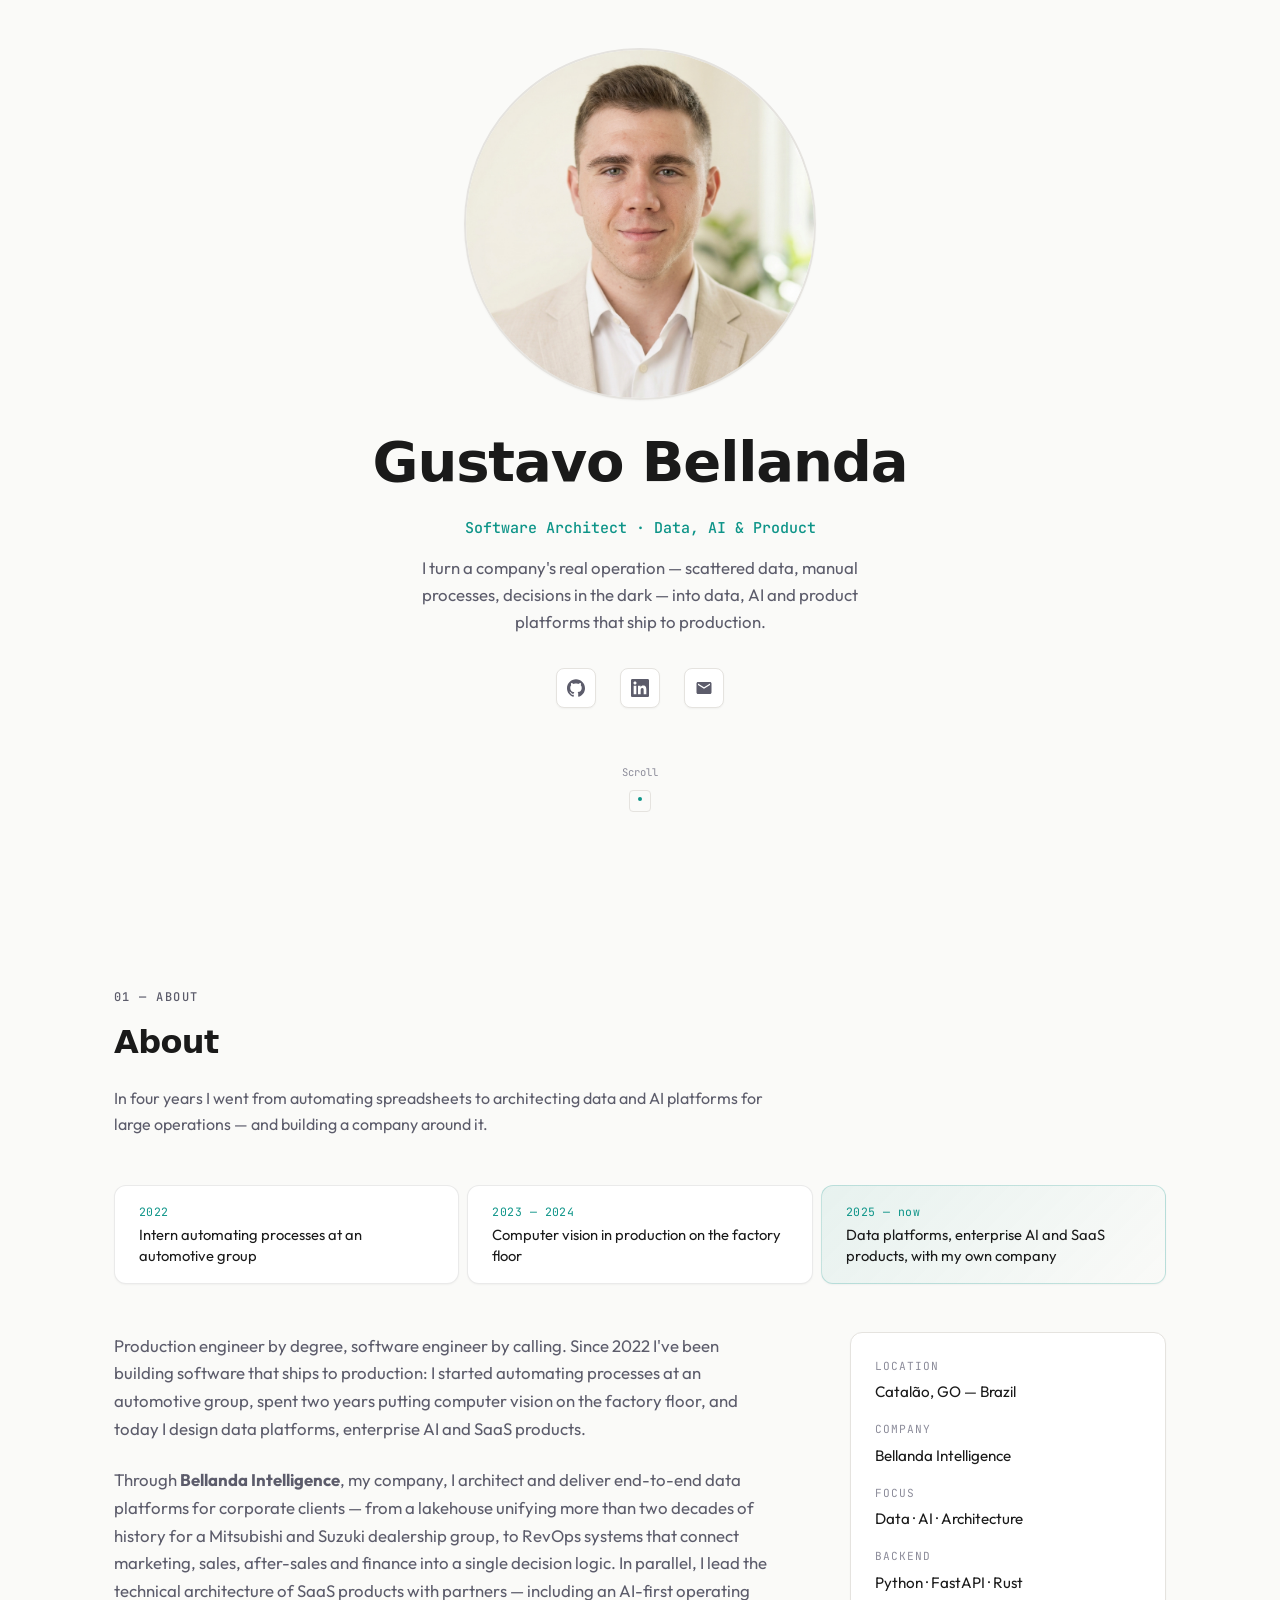
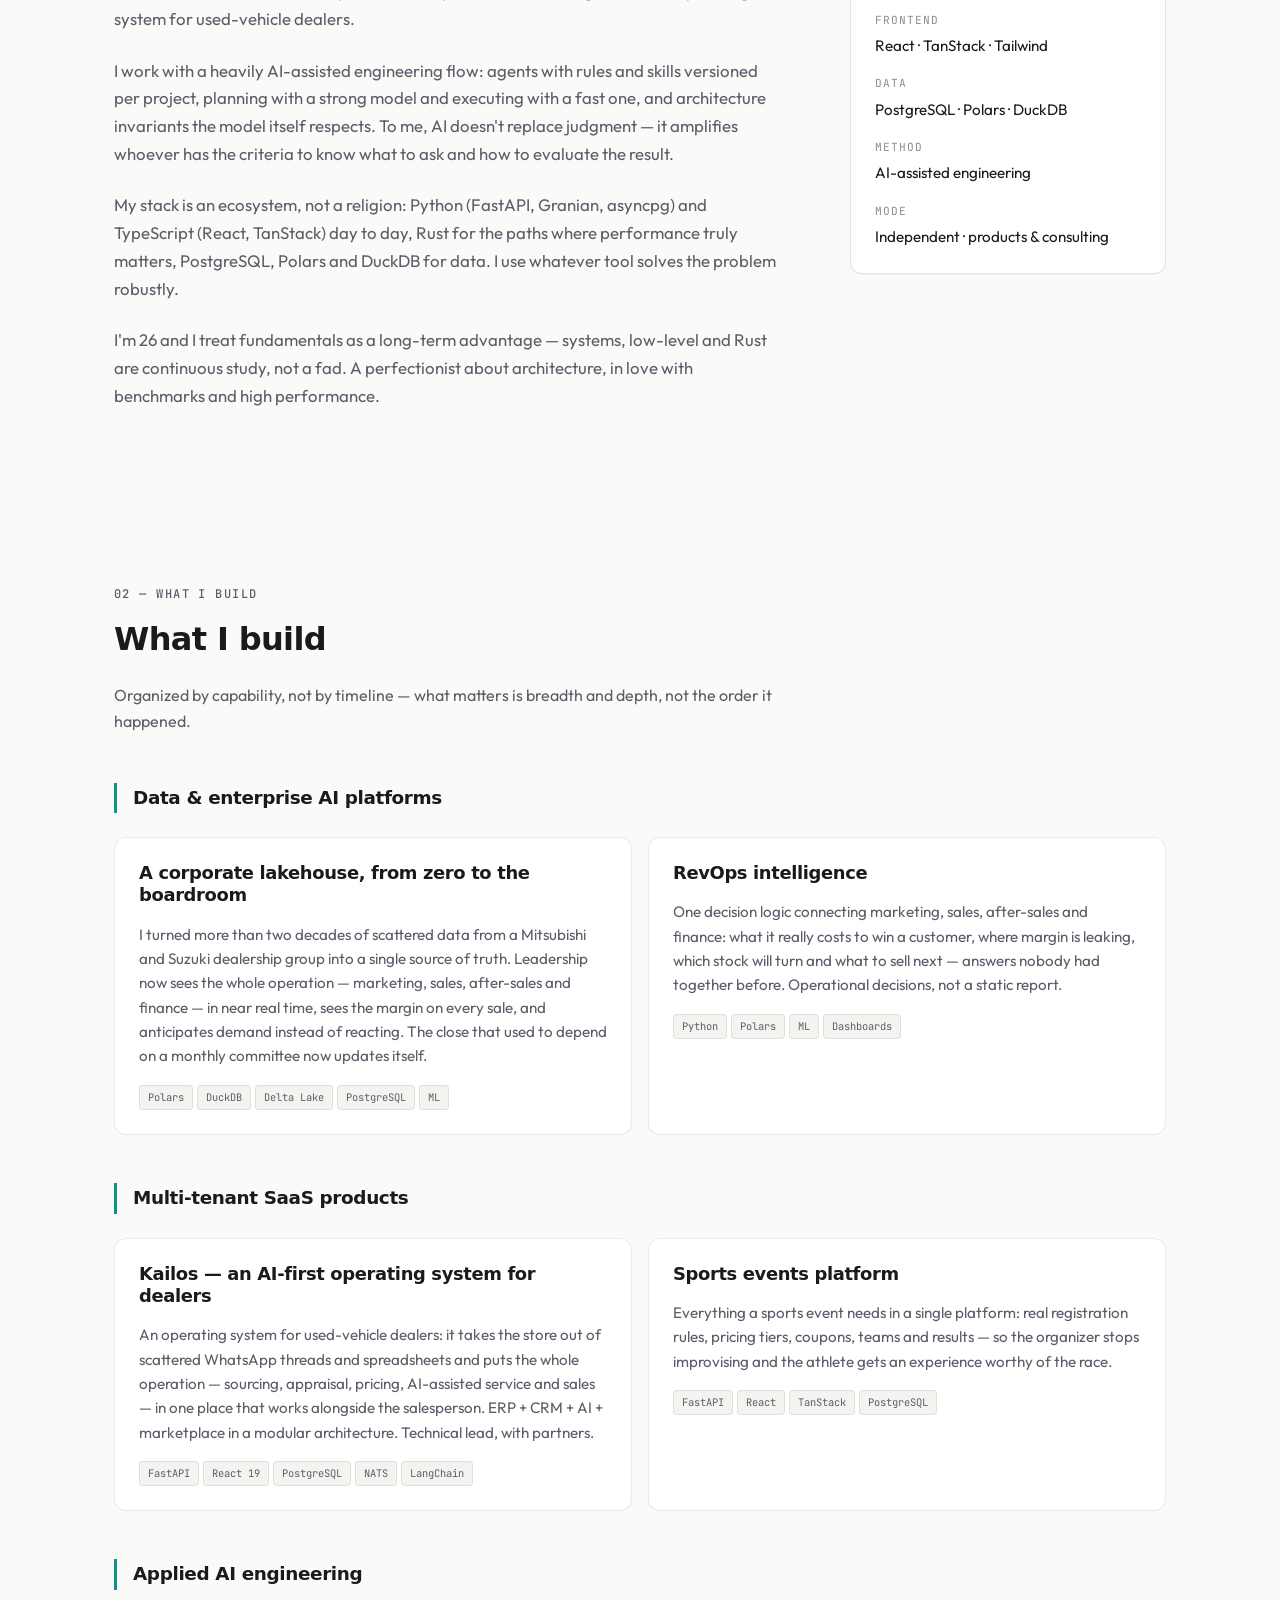
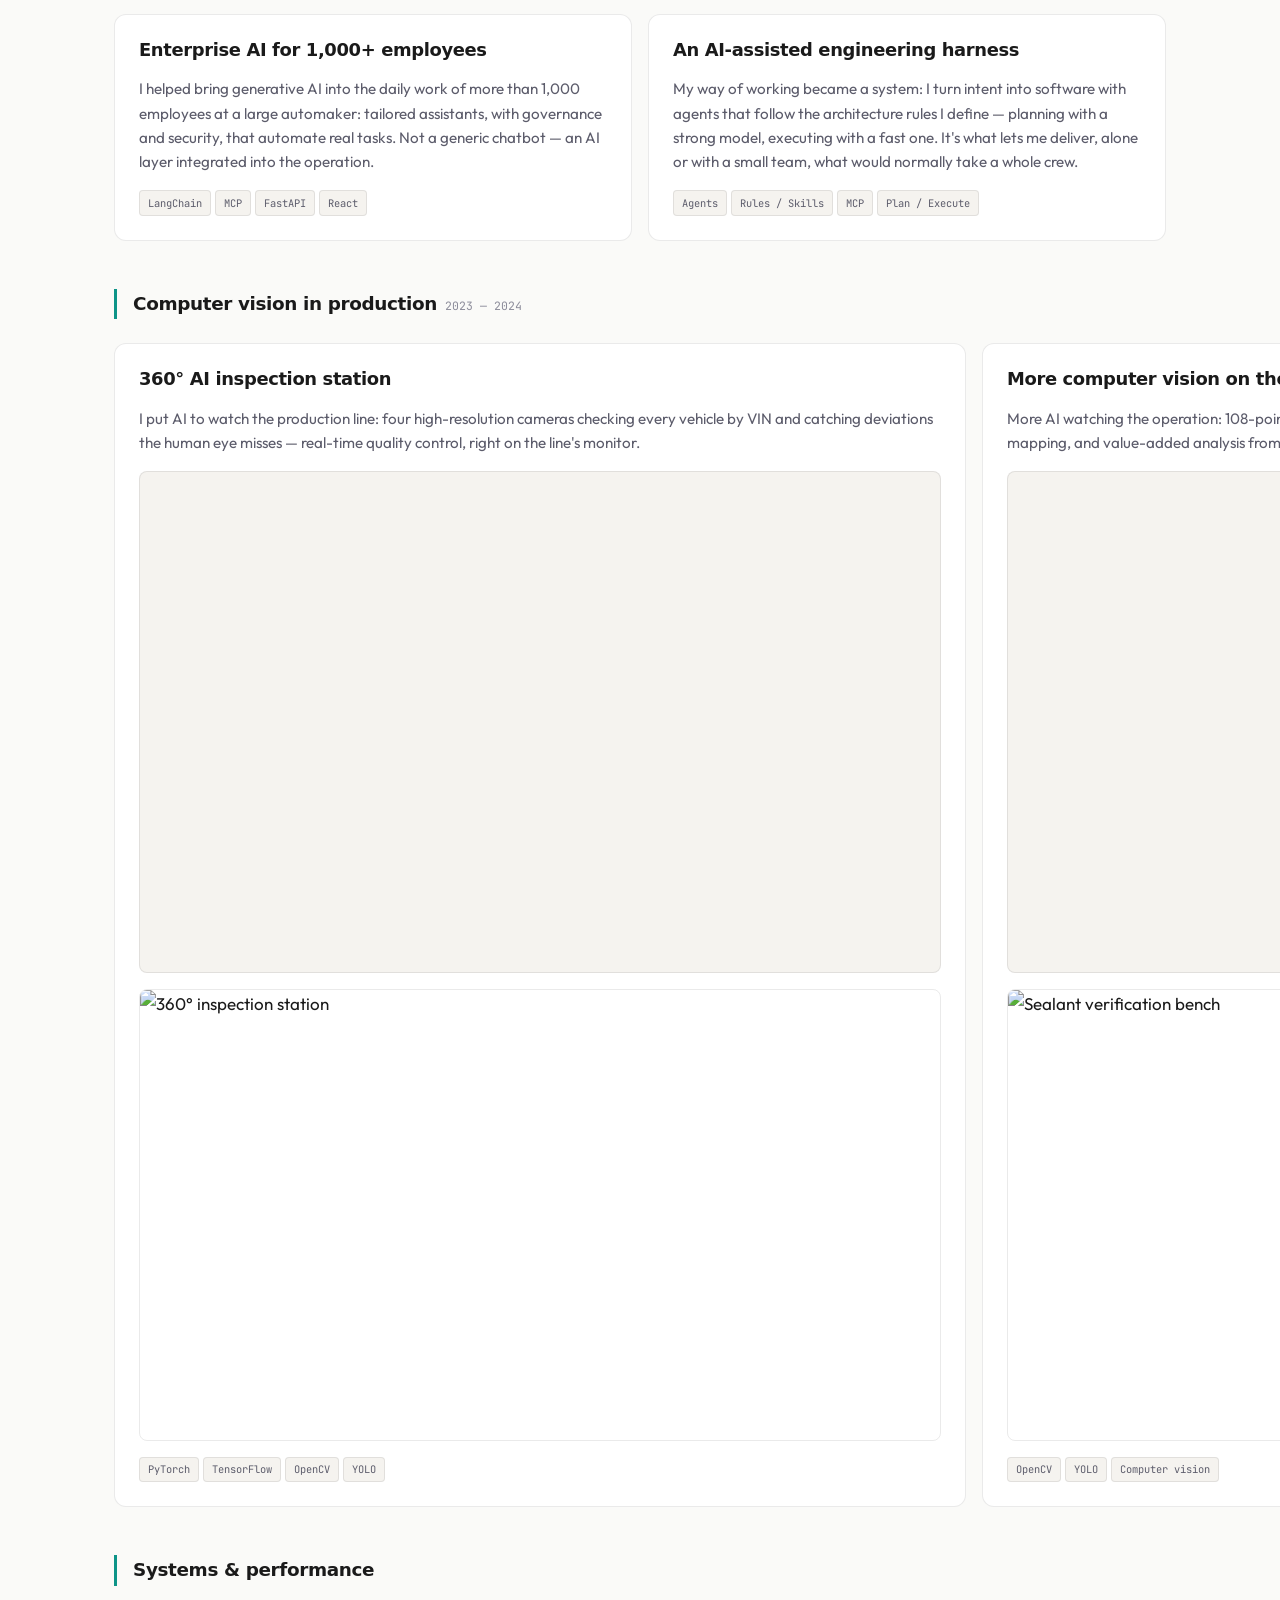
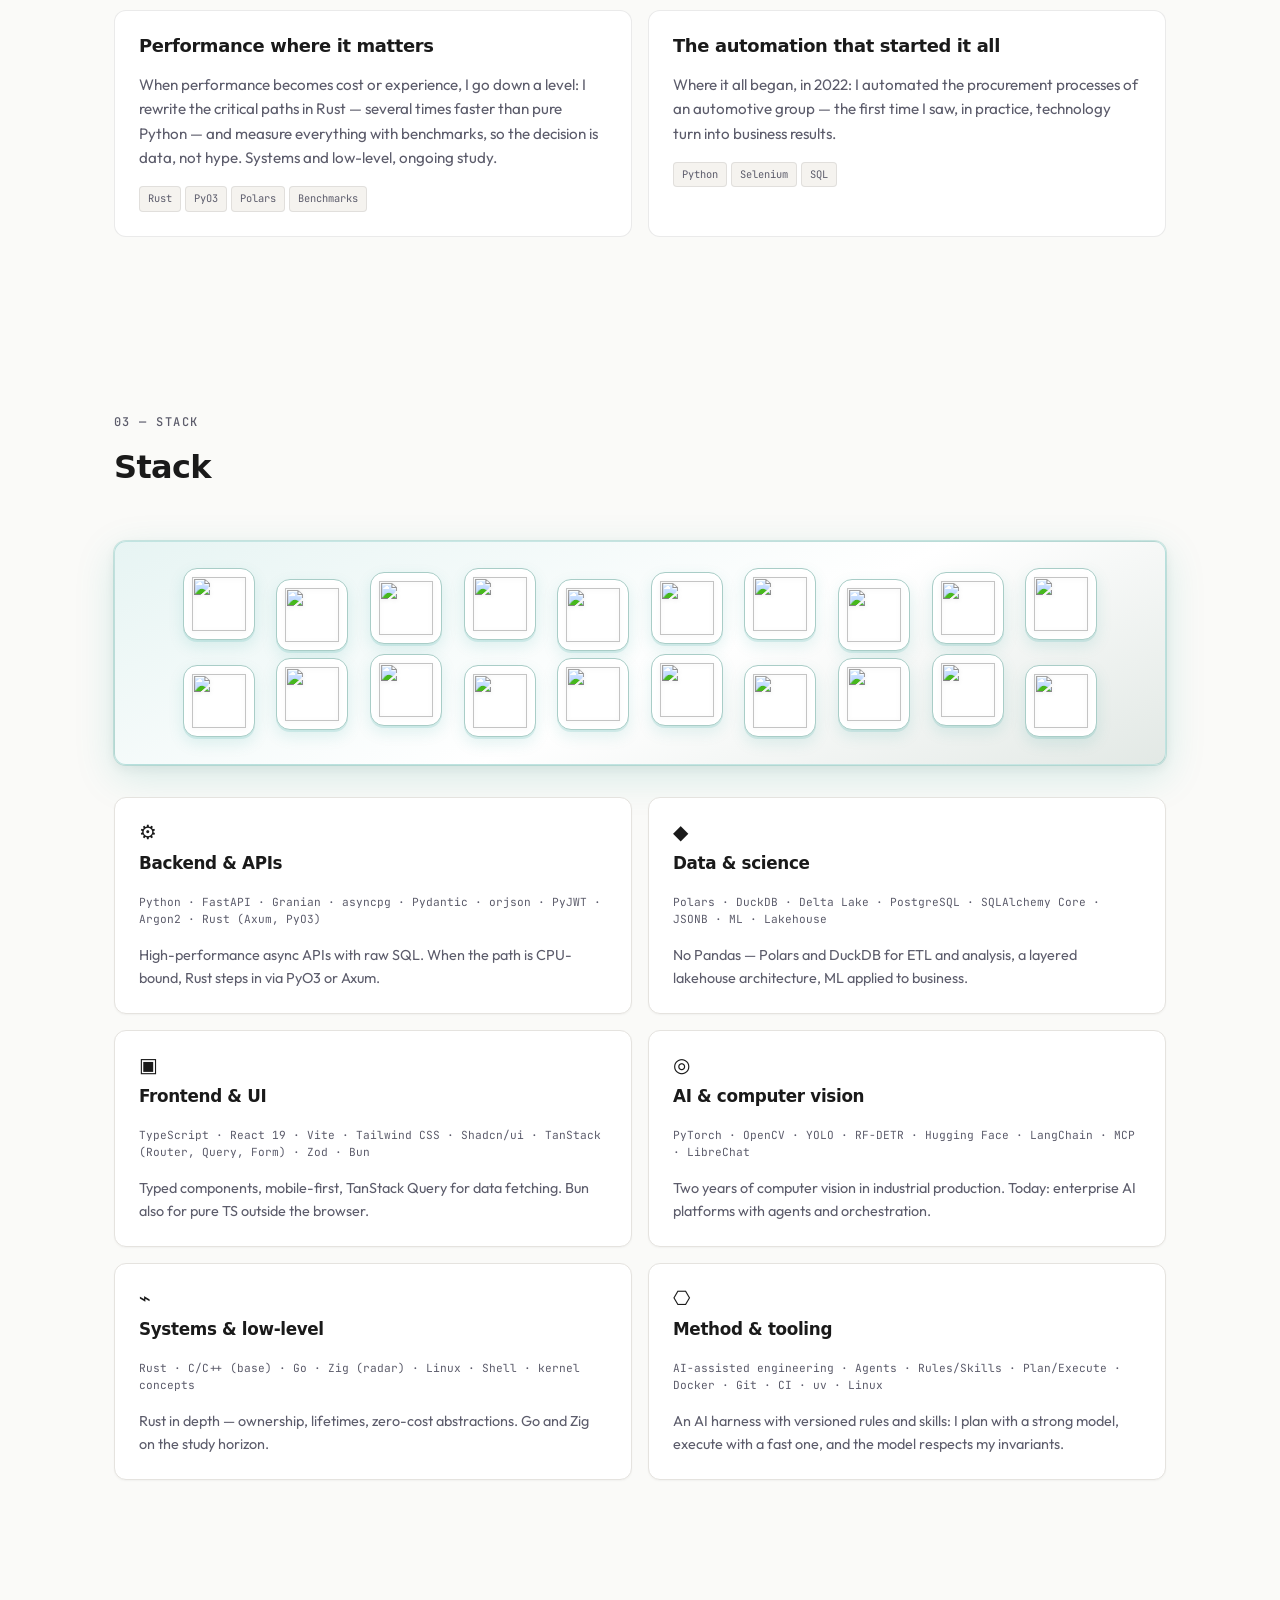
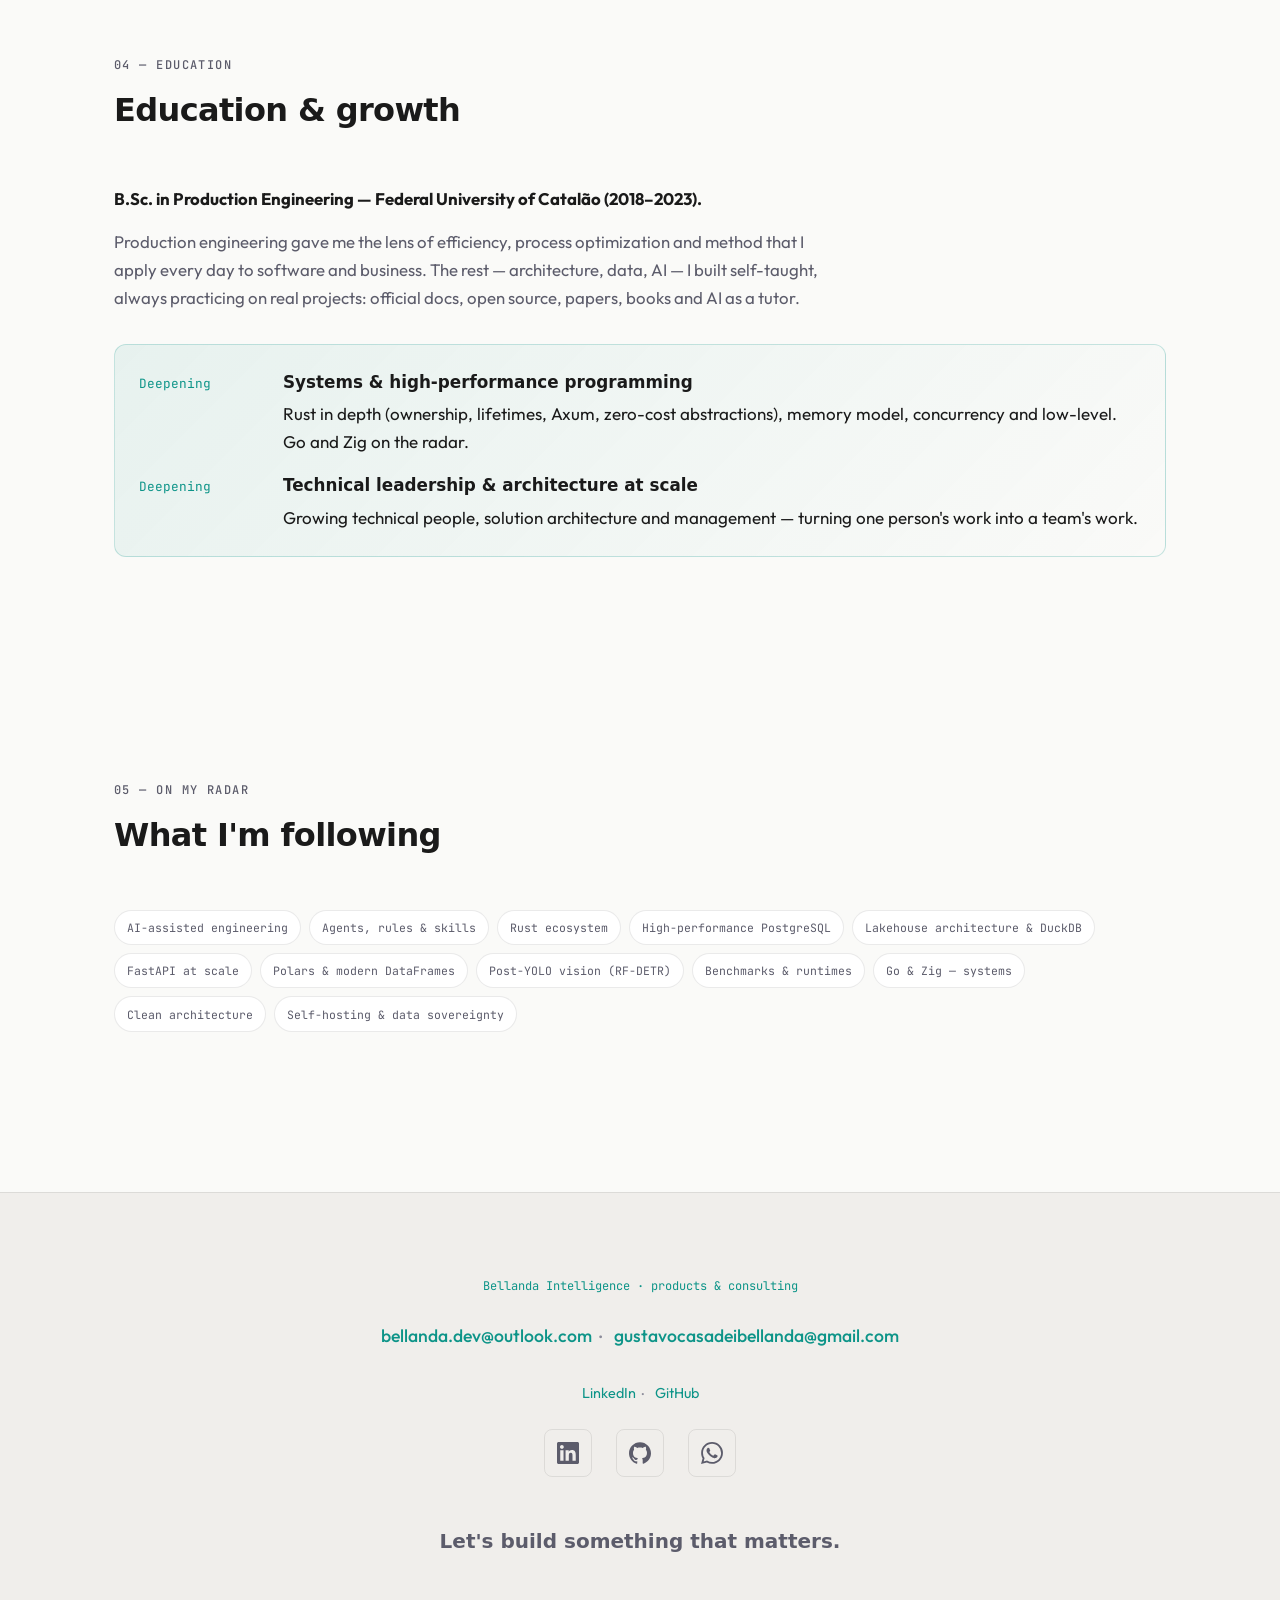
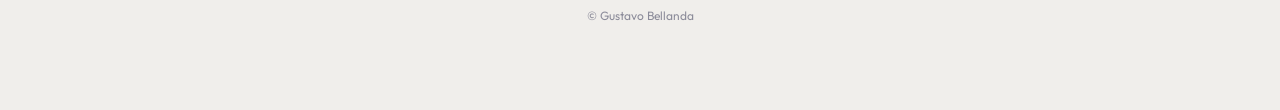
==== commit 0a7bc709: "🎨 reframe portfolio around outcomes — capability-first work, trajectory highlight (PT/EN) - New posi" ====
--- a/en.html
+++ b/en.html
@@ -5,11 +5,7 @@
     <meta name="viewport" content="width=device-width, initial-scale=1" />
     <meta
       name="description"
-      content="Gustavo Bellanda — Software architect and engineer. Data platforms, corporate AI, FastAPI, PostgreSQL, Polars — production stack."
-    />
-    <meta
-      name="google-site-verification"
-      content="--MIq7v2a5l50gZglwLTJgm347RbYKkbnf_XrnyCou0"
+      content="Gustavo Bellanda — Software architect. Data platforms, enterprise AI and SaaS products in production. Python, FastAPI, Rust, React, Polars."
     />
     <meta property="og:type" content="website" />
     <meta
@@ -18,7 +14,7 @@
     />
     <meta
       property="og:description"
-      content="Production engineer turned full-stack engineer — data, AI platforms, and systems that ship."
+      content="I turn a company's real operation into data, AI and product platforms that ship to production."
     />
     <meta property="og:url" content="https://bellanda.github.io/dev/en.html" />
     <meta
@@ -55,12 +51,12 @@
               <a class="site-nav__link" href="#about" data-scroll>About</a>
             </li>
             <li>
-              <a class="site-nav__link" href="#stack" data-scroll>Stack</a>
+              <a class="site-nav__link" href="#work" data-scroll
+                >What I build</a
+              >
             </li>
             <li>
-              <a class="site-nav__link" href="#projects" data-scroll
-                >Projects</a
-              >
+              <a class="site-nav__link" href="#stack" data-scroll>Stack</a>
             </li>
             <li>
               <a class="site-nav__link" href="#education" data-scroll
@@ -103,14 +99,12 @@
       <nav aria-label="Mobile">
         <ul>
           <li><a class="site-nav__link" href="#about" data-scroll>About</a></li>
+          <li>
+            <a class="site-nav__link" href="#work" data-scroll>What I build</a>
+          </li>
           <li><a class="site-nav__link" href="#stack" data-scroll>Stack</a></li>
           <li>
-            <a class="site-nav__link" href="#projects" data-scroll>Projects</a>
-          </li>
-          <li>
-            <a class="site-nav__link" href="#education" data-scroll
-              >Education</a
-            >
+            <a class="site-nav__link" href="#education" data-scroll>Education</a>
           </li>
           <li>
             <a class="site-nav__link" href="#contact" data-scroll>Contact</a>
@@ -123,14 +117,15 @@
       <img
         class="hero__profile"
         src="assets/img/profile.jpg"
-        width="168"
-        height="168"
         alt="Gustavo Bellanda"
       />
       <div class="hero__inner">
         <h1 class="hero__name">Gustavo Bellanda</h1>
-        <p class="hero__tagline">
-          Software Architect · AI Engineer · Data Scientist
+        <p class="hero__tagline">Software Architect · Data, AI &amp; Product</p>
+        <p class="hero__lead">
+          I turn a company's real operation — scattered data, manual processes,
+          decisions in the dark — into data, AI and product platforms that ship
+          to production.
         </p>
         <div class="hero__social" aria-label="Social links">
           <a
@@ -157,23 +152,13 @@
               />
             </svg>
           </a>
-          <a href="mailto:bellanda.dev@outlook.com" aria-label="Email Outlook">
+          <a href="mailto:bellanda.dev@outlook.com" aria-label="Email">
             <svg viewBox="0 0 24 24" aria-hidden="true">
               <path
                 d="M20 4H4c-1.1 0-2 .9-2 2v12c0 1.1.9 2 2 2h16c1.1 0 2-.9 2-2V6c0-1.1-.9-2-2-2zm0 4l-8 5-8-5V6l8 5 8-5v2z"
               />
             </svg>
           </a>
-          <a
-            href="mailto:gustavocasadeibellanda@gmail.com"
-            aria-label="Email Gmail"
-          >
-            <svg viewBox="0 0 24 24" aria-hidden="true">
-              <path
-                d="M20 4H4c-1.1 0-2 .9-2 2v12c0 1.1.9 2 2 2h16c1.1 0 2-.9 2-2V6c0-1.1-.9-2-2-2zm0 4l-8 5-8-5V6l8 5 8-5v2z"
-              />
-            </svg>
-          </a>
         </div>
         <div class="hero__scroll" aria-hidden="true">
           <span class="mono">Scroll</span>
@@ -187,627 +172,247 @@
         <header class="section__head">
           <p class="section__label">01 — About</p>
           <h2 class="section__title">About</h2>
+          <p class="section__intro">
+            In four years I went from automating spreadsheets to architecting
+            data and AI platforms for large operations — and building a company
+            around it.
+          </p>
         </header>
+        <div class="arc" aria-label="Trajectory">
+          <div class="arc__step">
+            <span class="arc__year">2022</span>
+            <span class="arc__label"
+              >Intern automating processes at an automotive group</span
+            >
+          </div>
+          <div class="arc__step">
+            <span class="arc__year">2023 — 2024</span>
+            <span class="arc__label"
+              >Computer vision in production on the factory floor</span
+            >
+          </div>
+          <div class="arc__step arc__step--now">
+            <span class="arc__year">2025 — now</span>
+            <span class="arc__label"
+              >Data platforms, enterprise AI and SaaS products, with my own
+              company</span
+            >
+          </div>
+        </div>
         <div class="about-grid">
           <div class="about__main">
             <p>
-              Production Engineer by training, Software Engineer by craft. My
-              work sits at the intersection of process engineering and modern
-              software — quality rigor, obsession with clean architectures, and
-              a focus on how things actually behave under real load.
+              Production engineer by degree, software engineer by calling. Since
+              2022 I've been building software that ships to production: I
+              started automating processes at an automotive group, spent two
+              years putting computer vision on the factory floor, and today I
+              design data platforms, enterprise AI and SaaS products.
             </p>
             <p>
-              Since late 2024 I&apos;ve been deep in software architecture and
-              data engineering: I built a corporate AI platform (LibreChat fork)
-              serving 3,000+ employees at a major automaker, with custom agents,
-              MCP, and LangChain. In parallel, I lead the technical architecture
-              of three startups — real estate intelligence, sports event
-              management, and vehicle sales — while designing RevOps data
-              pipelines with Polars, DuckDB, and ML. I&apos;m an enthusiast and
-              heavy user of AI as an engineering tool: Cursor and Claude Code
-              with agents, rules, skills, and sub-agents are part of my daily
-              workflow. Perfectionist about architectures and passionate about
-              benchmarks and high performance.
+              Through <strong>Bellanda Intelligence</strong>, my company, I
+              architect and deliver end-to-end data platforms for corporate
+              clients — from a lakehouse unifying more than two decades of
+              history for a Mitsubishi and Suzuki dealership group, to RevOps
+              systems that connect marketing, sales, after-sales and finance
+              into a single decision logic. In parallel, I lead the technical
+              architecture of SaaS products with partners — including an
+              AI-first operating system for used-vehicle dealers.
             </p>
             <p>
-              My stack is an ecosystem, not a limitation: Python with FastAPI
-              and Granian for high-performance APIs, TypeScript with React and
-              Tailwind for interfaces, but also Bun for pure TS when it makes
-              sense. Rust for systems and backend (Axum), Go and Zig on the
-              radar. PostgreSQL for all things data, Polars and DuckDB for
-              analysis and ETL. Whatever modern technology solves the problem
-              with robustness.
+              I work with a heavily AI-assisted engineering flow: agents with
+              rules and skills versioned per project, planning with a strong
+              model and executing with a fast one, and architecture invariants
+              the model itself respects. To me, AI doesn't replace judgment — it
+              amplifies whoever has the criteria to know what to ask and how to
+              evaluate the result.
             </p>
             <p>
-              Before that, from 2023 to 2024, I shipped computer vision
-              pipelines in automotive manufacturing: 360° multi-camera
-              inspection stations, sealant verification across 108 points,
-              AI-powered people counting, drone-based yard mapping, and
-              video-based value-added analysis — all integrated with the factory
-              floor and operator-facing interfaces used daily.
+              My stack is an ecosystem, not a religion: Python (FastAPI,
+              Granian, asyncpg) and TypeScript (React, TanStack) day to day,
+              Rust for the paths where performance truly matters, PostgreSQL,
+              Polars and DuckDB for data. I use whatever tool solves the problem
+              robustly.
             </p>
             <p>
-              My career started in 2022 as a purchasing intern at an automotive
-              group, where I discovered the power of automating real processes:
-              purchase orders, NCM lookups, financial data scraping, document
-              generation — my first practical implementations with Python and
-              Selenium, where I got to know the corporate world and understood
-              that software solves business problems.
-            </p>
-            <p>
-              Day to day I work with Cursor and Claude Code: agents, rules,
-              skills, and sub-agents; plan mode with a capable model and fast
-              execution. Rust is an ongoing study — systems, the borrow checker,
-              and kernel-level thinking. Go and Zig on the study horizon — high
-              safety, performance, and scalability ecosystems.
+              I'm 26 and I treat fundamentals as a long-term advantage —
+              systems, low-level and Rust are continuous study, not a fad. A
+              perfectionist about architecture, in love with benchmarks and high
+              performance.
             </p>
           </div>
           <aside class="about__aside" aria-label="Quick facts">
             <dl class="facts">
               <dt>Location</dt>
               <dd>Catalão, GO — Brazil</dd>
+              <dt>Company</dt>
+              <dd>Bellanda Intelligence</dd>
               <dt>Focus</dt>
-              <dd>Architecture · AI · Data</dd>
+              <dd>Data · AI · Architecture</dd>
               <dt>Backend</dt>
-              <dd>Python · FastAPI · Granian</dd>
-              <dt>Systems</dt>
-              <dd>Rust (learning deeply)</dd>
+              <dd>Python · FastAPI · Rust</dd>
               <dt>Frontend</dt>
-              <dd>TypeScript · React · Tailwind</dd>
+              <dd>React · TanStack · Tailwind</dd>
               <dt>Data</dt>
               <dd>PostgreSQL · Polars · DuckDB</dd>
-              <dt>AI tools</dt>
-              <dd>Cursor · Claude Code · agents · rules/skills</dd>
+              <dt>Method</dt>
+              <dd>AI-assisted engineering</dd>
               <dt>Mode</dt>
-              <dd>Independent · multiple projects</dd>
+              <dd>Independent · products &amp; consulting</dd>
             </dl>
           </aside>
         </div>
       </section>
 
-      <section class="section" id="stack" data-reveal>
+      <section class="section" id="work" data-reveal>
         <header class="section__head">
-          <p class="section__label">02 — Stack</p>
-          <h2 class="section__title">Stack</h2>
+          <p class="section__label">02 — What I build</p>
+          <h2 class="section__title">What I build</h2>
+          <p class="section__intro">
+            Organized by capability, not by timeline — what matters is breadth
+            and depth, not the order it happened.
+          </p>
         </header>
-        <div
-          class="stack-cloud"
-          aria-label="Tools and technologies in the stack"
-        >
-          <a
-            class="stack-cloud__orbit"
-            href="https://www.python.org/"
-            target="_blank"
-            rel="noopener noreferrer"
-            title="Python"
-            ><img
-              src="https://cdn.simpleicons.org/python/3776AB"
-              alt=""
-              width="54"
-              height="54"
-              loading="lazy"
-              decoding="async"
-          /></a>
-          <a
-            class="stack-cloud__orbit"
-            href="https://www.rust-lang.org/"
-            target="_blank"
-            rel="noopener noreferrer"
-            title="Rust"
-            ><img
-              src="https://cdn.simpleicons.org/rust/CE422B"
-              alt=""
-              width="54"
-              height="54"
-              loading="lazy"
-              decoding="async"
-          /></a>
-          <a
-            class="stack-cloud__orbit"
-            href="https://www.typescriptlang.org/"
-            target="_blank"
-            rel="noopener noreferrer"
-            title="TypeScript"
-            ><img
-              src="https://cdn.simpleicons.org/typescript/3178C6"
-              alt=""
-              width="54"
-              height="54"
-              loading="lazy"
-              decoding="async"
-          /></a>
-          <a
-            class="stack-cloud__orbit"
-            href="https://react.dev/"
-            target="_blank"
-            rel="noopener noreferrer"
-            title="React"
-            ><img
-              src="https://cdn.simpleicons.org/react/61DAFB"
-              alt=""
-              width="54"
-              height="54"
-              loading="lazy"
-              decoding="async"
-          /></a>
-          <a
-            class="stack-cloud__orbit"
-            href="https://fastapi.tiangolo.com/"
-            target="_blank"
-            rel="noopener noreferrer"
-            title="FastAPI"
-            ><img
-              src="https://cdn.simpleicons.org/fastapi/009688"
-              alt=""
-              width="54"
-              height="54"
-              loading="lazy"
-              decoding="async"
-          /></a>
-          <a
-            class="stack-cloud__orbit"
-            href="https://www.postgresql.org/"
-            target="_blank"
-            rel="noopener noreferrer"
-            title="PostgreSQL"
-            ><img
-              src="https://cdn.simpleicons.org/postgresql/4169E1"
-              alt=""
-              width="54"
-              height="54"
-              loading="lazy"
-              decoding="async"
-          /></a>
-          <a
-            class="stack-cloud__orbit"
-            href="https://www.docker.com/"
-            target="_blank"
-            rel="noopener noreferrer"
-            title="Docker"
-            ><img
-              src="https://cdn.simpleicons.org/docker/2496ED"
-              alt=""
-              width="54"
-              height="54"
-              loading="lazy"
-              decoding="async"
-          /></a>
-          <a
-            class="stack-cloud__orbit"
-            href="https://pytorch.org/"
-            target="_blank"
-            rel="noopener noreferrer"
-            title="PyTorch"
-            ><img
-              src="https://cdn.simpleicons.org/pytorch/EE4C2C"
-              alt=""
-              width="54"
-              height="54"
-              loading="lazy"
-              decoding="async"
-          /></a>
-          <a
-            class="stack-cloud__orbit"
-            href="https://tailwindcss.com/"
-            target="_blank"
-            rel="noopener noreferrer"
-            title="Tailwind CSS"
-            ><img
-              src="https://cdn.simpleicons.org/tailwindcss/06B6D4"
-              alt=""
-              width="54"
-              height="54"
-              loading="lazy"
-              decoding="async"
-          /></a>
-          <a
-            class="stack-cloud__orbit"
-            href="https://vite.dev/"
-            target="_blank"
-            rel="noopener noreferrer"
-            title="Vite"
-            ><img
-              src="https://cdn.simpleicons.org/vite/646CFF"
-              alt=""
-              width="54"
-              height="54"
-              loading="lazy"
-              decoding="async"
-          /></a>
-          <a
-            class="stack-cloud__orbit"
-            href="https://bun.sh/"
-            target="_blank"
-            rel="noopener noreferrer"
-            title="Bun"
-            ><img
-              src="https://cdn.simpleicons.org/bun/FBF0DF"
-              alt=""
-              width="54"
-              height="54"
-              loading="lazy"
-              decoding="async"
-          /></a>
-          <a
-            class="stack-cloud__orbit"
-            href="https://pola.rs/"
-            target="_blank"
-            rel="noopener noreferrer"
-            title="Polars"
-            ><img
-              src="https://cdn.simpleicons.org/polars/0078D4"
-              alt=""
-              width="54"
-              height="54"
-              loading="lazy"
-              decoding="async"
-          /></a>
-          <a
-            class="stack-cloud__orbit"
-            href="https://git-scm.com/"
-            target="_blank"
-            rel="noopener noreferrer"
-            title="Git"
-            ><img
-              src="https://cdn.simpleicons.org/git/F05032"
-              alt=""
-              width="54"
-              height="54"
-              loading="lazy"
-              decoding="async"
-          /></a>
-          <a
-            class="stack-cloud__orbit"
-            href="https://www.kernel.org/"
-            target="_blank"
-            rel="noopener noreferrer"
-            title="Linux"
-            ><img
-              src="https://cdn.simpleicons.org/linux/FCC624"
-              alt=""
-              width="54"
-              height="54"
-              loading="lazy"
-              decoding="async"
-          /></a>
-          <a
-            class="stack-cloud__orbit"
-            href="https://docs.astral.sh/uv/"
-            target="_blank"
-            rel="noopener noreferrer"
-            title="uv"
-            ><img
-              src="https://cdn.simpleicons.org/uv/DE58FE"
-              alt=""
-              width="54"
-              height="54"
-              loading="lazy"
-              decoding="async"
-          /></a>
-          <a
-            class="stack-cloud__orbit"
-            href="https://duckdb.org/"
-            target="_blank"
-            rel="noopener noreferrer"
-            title="DuckDB"
-            ><img
-              src="https://cdn.simpleicons.org/duckdb/FFF000"
-              alt=""
-              width="54"
-              height="54"
-              loading="lazy"
-              decoding="async"
-          /></a>
-          <a
-            class="stack-cloud__orbit"
-            href="https://opencv.org/"
-            target="_blank"
-            rel="noopener noreferrer"
-            title="OpenCV"
-            ><img
-              src="https://cdn.simpleicons.org/opencv/5C3EE8"
-              alt=""
-              width="54"
-              height="54"
-              loading="lazy"
-              decoding="async"
-          /></a>
-          <a
-            class="stack-cloud__orbit"
-            href="https://www.langchain.com/"
-            target="_blank"
-            rel="noopener noreferrer"
-            title="LangChain"
-            ><img
-              src="https://cdn.simpleicons.org/langchain/1C3C3C"
-              alt=""
-              width="54"
-              height="54"
-              loading="lazy"
-              decoding="async"
-          /></a>
-          <a
-            class="stack-cloud__orbit"
-            href="https://cursor.com/"
-            target="_blank"
-            rel="noopener noreferrer"
-            title="Cursor"
-            ><img
-              src="https://cdn.simpleicons.org/cursor/000000"
-              alt=""
-              width="54"
-              height="54"
-              loading="lazy"
-              decoding="async"
-          /></a>
-          <a
-            class="stack-cloud__orbit"
-            href="https://www.anthropic.com/"
-            target="_blank"
-            rel="noopener noreferrer"
-            title="Anthropic"
-            ><img
-              src="https://cdn.simpleicons.org/anthropic/D4A27F"
-              alt=""
-              width="54"
-              height="54"
-              loading="lazy"
-              decoding="async"
-          /></a>
-          <a
-            class="stack-cloud__orbit"
-            href="https://tanstack.com/"
-            target="_blank"
-            rel="noopener noreferrer"
-            title="TanStack"
-            ><img
-              src="https://cdn.simpleicons.org/tanstack/E67012"
-              alt=""
-              width="54"
-              height="54"
-              loading="lazy"
-              decoding="async"
-          /></a>
-          <a
-            class="stack-cloud__orbit"
-            href="https://ui.shadcn.com/"
-            target="_blank"
-            rel="noopener noreferrer"
-            title="Shadcn/ui"
-            ><img
-              src="https://cdn.simpleicons.org/shadcnui/000000"
-              alt=""
-              width="54"
-              height="54"
-              loading="lazy"
-              decoding="async"
-          /></a>
-          <a
-            class="stack-cloud__orbit"
-            href="https://docs.pydantic.dev/"
-            target="_blank"
-            rel="noopener noreferrer"
-            title="Pydantic"
-            ><img
-              src="https://cdn.simpleicons.org/pydantic/E92063"
-              alt=""
-              width="54"
-              height="54"
-              loading="lazy"
-              decoding="async"
-          /></a>
-          <a
-            class="stack-cloud__orbit"
-            href="https://huggingface.co/"
-            target="_blank"
-            rel="noopener noreferrer"
-            title="Hugging Face"
-            ><img
-              src="https://cdn.simpleicons.org/huggingface/FF9D00"
-              alt=""
-              width="54"
-              height="54"
-              loading="lazy"
-              decoding="async"
-          /></a>
-        </div>
-        <div class="stack-grid">
-          <article class="stack-card">
-            <div class="stack-card__icon" aria-hidden="true">⚙</div>
-            <h3 class="stack-card__title">Backend &amp; APIs</h3>
-            <p class="stack-card__tags">
-              Python · FastAPI · Granian · asyncpg · Pydantic · orjson · PyJWT ·
-              Argon2 · curl_cffi · Rust (Axum) · Go
-            </p>
-            <p class="stack-card__note">
-              High-performance async APIs with raw SQL, but the backend
-              isn&apos;t Python-only — Rust with Axum and Go are also in the
-              ecosystem.
-            </p>
-          </article>
-          <article class="stack-card">
-            <div class="stack-card__icon" aria-hidden="true">◆</div>
-            <h3 class="stack-card__title">Data engineering &amp; science</h3>
-            <p class="stack-card__tags">
-              Polars · DuckDB · Lakehouse · PostgreSQL · SQLAlchemy Core ·
-              Alembic · JSONB · ML · Dashboards
-            </p>
-            <p class="stack-card__note">
-              No Pandas — Polars and DuckDB for ETL and analysis. PostgreSQL for
-              persistence. ML applied to business.
-            </p>
-          </article>
-          <article class="stack-card">
-            <div class="stack-card__icon" aria-hidden="true">▣</div>
-            <h3 class="stack-card__title">Frontend &amp; UI</h3>
-            <p class="stack-card__tags">
-              TypeScript · React · Vite · Tailwind CSS · Shadcn/ui · TanStack
-              (Router, Query, Form) · Zod · Bun
-            </p>
-            <p class="stack-card__note">
-              Typed components, mobile-first, TanStack Query for data fetching.
-              Bun also for pure TS outside the browser.
-            </p>
-          </article>
-          <article class="stack-card">
-            <div class="stack-card__icon" aria-hidden="true">◎</div>
-            <h3 class="stack-card__title">AI &amp; computer vision</h3>
-            <p class="stack-card__tags">
-              PyTorch · TensorFlow · OpenCV · YOLO · RF-DETR · Hugging Face ·
-              LangChain · MCP · LibreChat
-            </p>
-            <p class="stack-card__note">
-              Two years of production CV in manufacturing. Now: corporate AI
-              platforms with agents and orchestration.
-            </p>
-          </article>
-          <article class="stack-card">
-            <div class="stack-card__icon" aria-hidden="true">⌁</div>
-            <h3 class="stack-card__title">Systems &amp; low-level</h3>
-            <p class="stack-card__tags">
-              Rust · C/C++ (background) · Go · Zig (on radar) · Linux · Shell ·
-              Kernel concepts
-            </p>
-            <p class="stack-card__note">
-              Deep-diving into Rust — ownership, lifetimes, zero-cost
-              abstractions. Go and Zig on the study horizon.
-            </p>
-          </article>
-          <article class="stack-card">
-            <div class="stack-card__icon" aria-hidden="true">⎔</div>
-            <h3 class="stack-card__title">DevOps &amp; tooling</h3>
-            <p class="stack-card__tags">
-              Docker · Git · CI/CD · uv · Linux admin · Cursor · Claude Code ·
-              Agents · Rules/Skills · Plan/Execute
-            </p>
-            <p class="stack-card__note">
-              Software Engineering 2.0: plan with heavy model, execute with fast
-              model. Workflow automation enthusiast.
-            </p>
-          </article>
-        </div>
-      </section>
-
-      <section class="section" id="projects" data-reveal>
-        <header class="section__head">
-          <p class="section__label">03 — Projects</p>
-          <h2 class="section__title">Projects</h2>
-        </header>
-        <div class="timeline">
-          <article class="timeline__item">
-            <div class="timeline__date">2025 — Now</div>
-            <div class="timeline__card">
-              <h3>AI Engineering 2.0 workflow</h3>
+
+        <div class="work-group">
+          <h3 class="work-group__label">Data &amp; enterprise AI platforms</h3>
+          <div class="work-grid">
+            <article class="work-card">
+              <h4 class="work-card__title">
+                A corporate lakehouse, from zero to the boardroom
+              </h4>
               <p>
-                Development architecture with Cursor and Claude Code: custom
-                Python/TS rules, sub-agents, plan mode with a capable model plus
-                execution with a cost-effective one.
+                I turned more than two decades of scattered data from a
+                Mitsubishi and Suzuki dealership group into a single source of
+                truth. Leadership now sees the whole operation — marketing,
+                sales, after-sales and finance — in near real time, sees the
+                margin on every sale, and anticipates demand instead of
+                reacting. The close that used to depend on a monthly committee
+                now updates itself.
               </p>
-              <div class="timeline__tags">
-                <span class="tag">Cursor</span>
-                <span class="tag">Claude Code</span>
-                <span class="tag">Agents</span>
-              </div>
-            </div>
-          </article>
-
-          <article class="timeline__item">
-            <div class="timeline__date">2024 — Now</div>
-            <div class="timeline__card">
-              <h3>Data &amp; RevOps intelligence</h3>
-              <p>
-                Strategic data pipelines for RevOps: dashboards, ML for
-                forecasting, automations, market intelligence — separating real
-                solutions from AI hype.
-              </p>
-              <div class="timeline__tags">
+              <div class="work-card__tags">
                 <span class="tag">Polars</span>
                 <span class="tag">DuckDB</span>
+                <span class="tag">Delta Lake</span>
                 <span class="tag">PostgreSQL</span>
                 <span class="tag">ML</span>
               </div>
-            </div>
-          </article>
-
-          <article class="timeline__item">
-            <div class="timeline__date">Parallel</div>
-            <div class="timeline__card">
-              <h3>Startup — real estate &amp; construction intelligence</h3>
+            </article>
+            <article class="work-card">
+              <h4 class="work-card__title">RevOps intelligence</h4>
               <p>
-                Business intelligence and AI for real estate and civil
-                construction — technical architecture and stack leadership.
+                One decision logic connecting marketing, sales, after-sales and
+                finance: what it really costs to win a customer, where margin is
+                leaking, which stock will turn and what to sell next — answers
+                nobody had together before. Operational decisions, not a static
+                report.
               </p>
-              <div class="timeline__tags">
+              <div class="work-card__tags">
+                <span class="tag">Python</span>
+                <span class="tag">Polars</span>
+                <span class="tag">ML</span>
+                <span class="tag">Dashboards</span>
+              </div>
+            </article>
+          </div>
+        </div>
+
+        <div class="work-group">
+          <h3 class="work-group__label">Multi-tenant SaaS products</h3>
+          <div class="work-grid">
+            <article class="work-card">
+              <h4 class="work-card__title">
+                Kailos — an AI-first operating system for dealers
+              </h4>
+              <p>
+                An operating system for used-vehicle dealers: it takes the store
+                out of scattered WhatsApp threads and spreadsheets and puts the
+                whole operation — sourcing, appraisal, pricing, AI-assisted
+                service and sales — in one place that works alongside the
+                salesperson. ERP + CRM + AI + marketplace in a modular
+                architecture. Technical lead, with partners.
+              </p>
+              <div class="work-card__tags">
                 <span class="tag">FastAPI</span>
-                <span class="tag">React</span>
+                <span class="tag">React 19</span>
                 <span class="tag">PostgreSQL</span>
-                <span class="tag">Polars</span>
-              </div>
-            </div>
-          </article>
-
-          <article class="timeline__item">
-            <div class="timeline__date">Parallel</div>
-            <div class="timeline__card">
-              <h3>Startup — sports event management platform</h3>
+                <span class="tag">NATS</span>
+                <span class="tag">LangChain</span>
+              </div>
+            </article>
+            <article class="work-card">
+              <h4 class="work-card__title">Sports events platform</h4>
               <p>
-                End-to-end platform: organizers, athletes, timers, ticket
-                marketplace, live results, marketing, and operations.
+                Everything a sports event needs in a single platform: real
+                registration rules, pricing tiers, coupons, teams and results —
+                so the organizer stops improvising and the athlete gets an
+                experience worthy of the race.
               </p>
-              <div class="timeline__tags">
+              <div class="work-card__tags">
                 <span class="tag">FastAPI</span>
                 <span class="tag">React</span>
                 <span class="tag">TanStack</span>
-                <span class="tag">Shadcn</span>
                 <span class="tag">PostgreSQL</span>
               </div>
-            </div>
-          </article>
-
-          <article class="timeline__item">
-            <div class="timeline__date">Parallel</div>
-            <div class="timeline__card">
-              <h3>Startup — vehicle sales platform</h3>
+            </article>
+          </div>
+        </div>
+
+        <div class="work-group">
+          <h3 class="work-group__label">Applied AI engineering</h3>
+          <div class="work-grid">
+            <article class="work-card">
+              <h4 class="work-card__title">
+                Enterprise AI for 1,000+ employees
+              </h4>
               <p>
-                Partnership building a platform for used-vehicle sales — trust,
-                inventory, and conversion.
+                I helped bring generative AI into the daily work of more than
+                1,000 employees at a large automaker: tailored assistants, with
+                governance and security, that automate real tasks. Not a generic
+                chatbot — an AI layer integrated into the operation.
               </p>
-              <div class="timeline__tags">
-                <span class="tag">FastAPI</span>
-                <span class="tag">React</span>
-                <span class="tag">PostgreSQL</span>
-              </div>
-            </div>
-          </article>
-
-          <article class="timeline__item">
-            <div class="timeline__date">2025 — Now</div>
-            <div class="timeline__card">
-              <h3>Corporate AI platform</h3>
-              <p>
-                LibreChat fork for a large automotive OEM with 3,000+ employees.
-                Custom AI agents, MCP integration, LangChain, multi-model UI —
-                built for governance and scale.
-              </p>
-              <div class="timeline__tags">
-                <span class="tag">LibreChat</span>
+              <div class="work-card__tags">
                 <span class="tag">LangChain</span>
                 <span class="tag">MCP</span>
                 <span class="tag">FastAPI</span>
                 <span class="tag">React</span>
               </div>
-            </div>
-          </article>
-
-          <article class="timeline__item">
-            <div class="timeline__date">2023 — 2024</div>
-            <div class="timeline__card">
-              <h3>360° AI quality inspection station</h3>
+            </article>
+            <article class="work-card">
+              <h4 class="work-card__title">
+                An AI-assisted engineering harness
+              </h4>
               <p>
-                Four high-resolution cameras, AI component detection, JSON
-                standards per VIN, 65&quot; monitor UI on the production line.
+                My way of working became a system: I turn intent into software
+                with agents that follow the architecture rules I define —
+                planning with a strong model, executing with a fast one. It's
+                what lets me deliver, alone or with a small team, what would
+                normally take a whole crew.
               </p>
-              <div class="timeline__embed">
+              <div class="work-card__tags">
+                <span class="tag">Agents</span>
+                <span class="tag">Rules / Skills</span>
+                <span class="tag">MCP</span>
+                <span class="tag">Plan / Execute</span>
+              </div>
+            </article>
+          </div>
+        </div>
+
+        <div class="work-group">
+          <h3 class="work-group__label">
+            Computer vision in production
+            <span class="work-group__meta">2023 — 2024</span>
+          </h3>
+          <div class="work-grid">
+            <article class="work-card">
+              <h4 class="work-card__title">360° AI inspection station</h4>
+              <p>
+                I put AI to watch the production line: four high-resolution
+                cameras checking every vehicle by VIN and catching deviations
+                the human eye misses — real-time quality control, right on the
+                line's monitor.
+              </p>
+              <div class="work-card__embed">
                 <iframe
                   src="https://1drv.ms/v/c/bb50e87a7091feac/IQThpPnnZsDjTIJ-WUtO3ogJAXRpI93G8fbWB5qiiC128IY"
                   title="Video demo — 360° inspection station"
@@ -815,7 +420,7 @@
                   allowfullscreen
                 ></iframe>
               </div>
-              <div class="timeline__thumb">
+              <div class="work-card__thumb">
                 <img
                   src="assets/img/pratical_projects/first_ia_station/station.png"
                   alt="360° inspection station"
@@ -824,128 +429,445 @@
                   height="450"
                 />
               </div>
-              <div class="timeline__tags">
+              <div class="work-card__tags">
                 <span class="tag">PyTorch</span>
                 <span class="tag">TensorFlow</span>
                 <span class="tag">OpenCV</span>
                 <span class="tag">YOLO</span>
               </div>
-            </div>
-          </article>
-
-          <article class="timeline__item">
-            <div class="timeline__date">2023 — 2024</div>
-            <div class="timeline__card">
-              <h3>Sealant inspection station</h3>
+            </article>
+            <article class="work-card">
+              <h4 class="work-card__title">
+                More computer vision on the factory floor
+              </h4>
               <p>
-                Overhead camera mapping 108 sealant points on the bench —
-                presence, position, and dimension verification.
+                More AI watching the operation: 108-point sealant verification,
+                AI people-counting instead of turnstiles, drone yard mapping,
+                and value-added analysis from video — each one cutting rework or
+                cost on the floor.
               </p>
-              <div class="timeline__thumb">
+              <div class="work-card__embed">
+                <iframe
+                  src="https://1drv.ms/v/c/bb50e87a7091feac/IQTOUZLORNEVTYXGeBavKg3tAZZqE91V3Pa5r5zLZpR0ORg"
+                  title="Video demo — people counting"
+                  loading="lazy"
+                  allowfullscreen
+                ></iframe>
+              </div>
+              <div class="work-card__thumb">
                 <img
                   src="assets/img/pratical_projects/sealant_station/bancada_sealant.png"
-                  alt="Sealant inspection bench"
+                  alt="Sealant verification bench"
                   loading="lazy"
                   width="800"
                   height="450"
                 />
               </div>
-              <div class="timeline__tags">
+              <div class="work-card__tags">
+                <span class="tag">OpenCV</span>
+                <span class="tag">YOLO</span>
                 <span class="tag">Computer vision</span>
-                <span class="tag">OpenCV</span>
-                <span class="tag">Python</span>
-              </div>
-            </div>
-          </article>
-
-          <article class="timeline__item">
-            <div class="timeline__date">2023 — 2024</div>
-            <div class="timeline__card">
-              <h3>Restaurant people counting</h3>
+              </div>
+            </article>
+          </div>
+        </div>
+
+        <div class="work-group">
+          <h3 class="work-group__label">Systems &amp; performance</h3>
+          <div class="work-grid">
+            <article class="work-card">
+              <h4 class="work-card__title">Performance where it matters</h4>
               <p>
-                AI counting at peak hours replacing turnstiles — accurate
-                per-meal billing.
+                When performance becomes cost or experience, I go down a level:
+                I rewrite the critical paths in Rust — several times faster than
+                pure Python — and measure everything with benchmarks, so the
+                decision is data, not hype. Systems and low-level, ongoing
+                study.
               </p>
-              <div class="timeline__embed">
-                <iframe
-                  src="https://1drv.ms/v/c/bb50e87a7091feac/IQTOUZLORNEVTYXGeBavKg3tAZZqE91V3Pa5r5zLZpR0ORg"
-                  title="Video demo — restaurant people counting"
-                  loading="lazy"
-                  allowfullscreen
-                ></iframe>
-              </div>
-              <div class="timeline__tags">
-                <span class="tag">YOLO</span>
-                <span class="tag">OpenCV</span>
-                <span class="tag">Python</span>
-              </div>
-            </div>
-          </article>
-
-          <article class="timeline__item">
-            <div class="timeline__date">2023 — 2024</div>
-            <div class="timeline__card">
-              <h3>Drone-based yard mapping</h3>
+              <div class="work-card__tags">
+                <span class="tag">Rust</span>
+                <span class="tag">PyO3</span>
+                <span class="tag">Polars</span>
+                <span class="tag">Benchmarks</span>
+              </div>
+            </article>
+            <article class="work-card">
+              <h4 class="work-card__title">The automation that started it all</h4>
               <p>
-                Aerial vision prototype: counting and identifying vehicles in
-                industrial yards.
+                Where it all began, in 2022: I automated the procurement
+                processes of an automotive group — the first time I saw, in
+                practice, technology turn into business results.
               </p>
-              <div class="timeline__embed">
-                <iframe
-                  src="https://1drv.ms/v/c/bb50e87a7091feac/IQTrbxb2ZFFVSoVeMyCYxntUAQKRItm1H3X5YYU5rGjp0sM"
-                  title="Video demo — drone yard mapping"
-                  loading="lazy"
-                  allowfullscreen
-                ></iframe>
-              </div>
-              <div class="timeline__tags">
-                <span class="tag">Computer vision</span>
-                <span class="tag">Drone</span>
-                <span class="tag">AI</span>
-              </div>
-            </div>
-          </article>
-
-          <article class="timeline__item">
-            <div class="timeline__date">2023 — 2024</div>
-            <div class="timeline__card">
-              <h3>AI value-added analysis (AVA)</h3>
-              <p>
-                Video inspection categorizing manufacturing work into
-                value-added, non-value-added, and incidental activities.
-              </p>
-              <div class="timeline__embed">
-                <iframe
-                  src="https://1drv.ms/v/c/bb50e87a7091feac/IQTloDqvp2iSS5bRxBo7z09NAR2qmdDA0wcvD0xSaFSFZ_g"
-                  title="Video demo — value-added analysis (AVA)"
-                  loading="lazy"
-                  allowfullscreen
-                ></iframe>
-              </div>
-              <div class="timeline__tags">
-                <span class="tag">Video analysis</span>
-                <span class="tag">ML</span>
-                <span class="tag">Process engineering</span>
-              </div>
-            </div>
-          </article>
-
-          <article class="timeline__item">
-            <div class="timeline__date">2022 — 2023</div>
-            <div class="timeline__card">
-              <h3>Purchasing process automation</h3>
-              <p>
-                Purchase orders, live NCM lookup, SERASA scraper for supplier
-                monitoring, network contract mapping from PDFs — as an intern at
-                an automotive group.
-              </p>
-              <div class="timeline__tags">
+              <div class="work-card__tags">
                 <span class="tag">Python</span>
                 <span class="tag">Selenium</span>
-                <span class="tag">Django</span>
                 <span class="tag">SQL</span>
               </div>
-            </div>
+            </article>
+          </div>
+        </div>
+      </section>
+
+      <section class="section" id="stack" data-reveal>
+        <header class="section__head">
+          <p class="section__label">03 — Stack</p>
+          <h2 class="section__title">Stack</h2>
+        </header>
+        <div class="stack-cloud" aria-label="Stack tools and technologies">
+          <a
+            class="stack-cloud__orbit"
+            href="https://www.python.org/"
+            target="_blank"
+            rel="noopener noreferrer"
+            title="Python"
+            ><img
+              src="https://cdn.simpleicons.org/python/3776AB"
+              alt=""
+              width="54"
+              height="54"
+              loading="lazy"
+              decoding="async"
+          /></a>
+          <a
+            class="stack-cloud__orbit"
+            href="https://www.rust-lang.org/"
+            target="_blank"
+            rel="noopener noreferrer"
+            title="Rust"
+            ><img
+              src="https://cdn.simpleicons.org/rust/CE422B"
+              alt=""
+              width="54"
+              height="54"
+              loading="lazy"
+              decoding="async"
+          /></a>
+          <a
+            class="stack-cloud__orbit"
+            href="https://www.typescriptlang.org/"
+            target="_blank"
+            rel="noopener noreferrer"
+            title="TypeScript"
+            ><img
+              src="https://cdn.simpleicons.org/typescript/3178C6"
+              alt=""
+              width="54"
+              height="54"
+              loading="lazy"
+              decoding="async"
+          /></a>
+          <a
+            class="stack-cloud__orbit"
+            href="https://react.dev/"
+            target="_blank"
+            rel="noopener noreferrer"
+            title="React"
+            ><img
+              src="https://cdn.simpleicons.org/react/61DAFB"
+              alt=""
+              width="54"
+              height="54"
+              loading="lazy"
+              decoding="async"
+          /></a>
+          <a
+            class="stack-cloud__orbit"
+            href="https://fastapi.tiangolo.com/"
+            target="_blank"
+            rel="noopener noreferrer"
+            title="FastAPI"
+            ><img
+              src="https://cdn.simpleicons.org/fastapi/009688"
+              alt=""
+              width="54"
+              height="54"
+              loading="lazy"
+              decoding="async"
+          /></a>
+          <a
+            class="stack-cloud__orbit"
+            href="https://www.postgresql.org/"
+            target="_blank"
+            rel="noopener noreferrer"
+            title="PostgreSQL"
+            ><img
+              src="https://cdn.simpleicons.org/postgresql/4169E1"
+              alt=""
+              width="54"
+              height="54"
+              loading="lazy"
+              decoding="async"
+          /></a>
+          <a
+            class="stack-cloud__orbit"
+            href="https://www.docker.com/"
+            target="_blank"
+            rel="noopener noreferrer"
+            title="Docker"
+            ><img
+              src="https://cdn.simpleicons.org/docker/2496ED"
+              alt=""
+              width="54"
+              height="54"
+              loading="lazy"
+              decoding="async"
+          /></a>
+          <a
+            class="stack-cloud__orbit"
+            href="https://pytorch.org/"
+            target="_blank"
+            rel="noopener noreferrer"
+            title="PyTorch"
+            ><img
+              src="https://cdn.simpleicons.org/pytorch/EE4C2C"
+              alt=""
+              width="54"
+              height="54"
+              loading="lazy"
+              decoding="async"
+          /></a>
+          <a
+            class="stack-cloud__orbit"
+            href="https://tailwindcss.com/"
+            target="_blank"
+            rel="noopener noreferrer"
+            title="Tailwind CSS"
+            ><img
+              src="https://cdn.simpleicons.org/tailwindcss/06B6D4"
+              alt=""
+              width="54"
+              height="54"
+              loading="lazy"
+              decoding="async"
+          /></a>
+          <a
+            class="stack-cloud__orbit"
+            href="https://vite.dev/"
+            target="_blank"
+            rel="noopener noreferrer"
+            title="Vite"
+            ><img
+              src="https://cdn.simpleicons.org/vite/646CFF"
+              alt=""
+              width="54"
+              height="54"
+              loading="lazy"
+              decoding="async"
+          /></a>
+          <a
+            class="stack-cloud__orbit"
+            href="https://bun.sh/"
+            target="_blank"
+            rel="noopener noreferrer"
+            title="Bun"
+            ><img
+              src="https://cdn.simpleicons.org/bun/FBF0DF"
+              alt=""
+              width="54"
+              height="54"
+              loading="lazy"
+              decoding="async"
+          /></a>
+          <a
+            class="stack-cloud__orbit"
+            href="https://pola.rs/"
+            target="_blank"
+            rel="noopener noreferrer"
+            title="Polars"
+            ><img
+              src="https://cdn.simpleicons.org/polars/0078D4"
+              alt=""
+              width="54"
+              height="54"
+              loading="lazy"
+              decoding="async"
+          /></a>
+          <a
+            class="stack-cloud__orbit"
+            href="https://duckdb.org/"
+            target="_blank"
+            rel="noopener noreferrer"
+            title="DuckDB"
+            ><img
+              src="https://cdn.simpleicons.org/duckdb/FFF000"
+              alt=""
+              width="54"
+              height="54"
+              loading="lazy"
+              decoding="async"
+          /></a>
+          <a
+            class="stack-cloud__orbit"
+            href="https://opencv.org/"
+            target="_blank"
+            rel="noopener noreferrer"
+            title="OpenCV"
+            ><img
+              src="https://cdn.simpleicons.org/opencv/5C3EE8"
+              alt=""
+              width="54"
+              height="54"
+              loading="lazy"
+              decoding="async"
+          /></a>
+          <a
+            class="stack-cloud__orbit"
+            href="https://www.langchain.com/"
+            target="_blank"
+            rel="noopener noreferrer"
+            title="LangChain"
+            ><img
+              src="https://cdn.simpleicons.org/langchain/1C3C3C"
+              alt=""
+              width="54"
+              height="54"
+              loading="lazy"
+              decoding="async"
+          /></a>
+          <a
+            class="stack-cloud__orbit"
+            href="https://www.anthropic.com/"
+            target="_blank"
+            rel="noopener noreferrer"
+            title="Anthropic"
+            ><img
+              src="https://cdn.simpleicons.org/anthropic/D4A27F"
+              alt=""
+              width="54"
+              height="54"
+              loading="lazy"
+              decoding="async"
+          /></a>
+          <a
+            class="stack-cloud__orbit"
+            href="https://tanstack.com/"
+            target="_blank"
+            rel="noopener noreferrer"
+            title="TanStack"
+            ><img
+              src="https://cdn.simpleicons.org/tanstack/E67012"
+              alt=""
+              width="54"
+              height="54"
+              loading="lazy"
+              decoding="async"
+          /></a>
+          <a
+            class="stack-cloud__orbit"
+            href="https://ui.shadcn.com/"
+            target="_blank"
+            rel="noopener noreferrer"
+            title="Shadcn/ui"
+            ><img
+              src="https://cdn.simpleicons.org/shadcnui/000000"
+              alt=""
+              width="54"
+              height="54"
+              loading="lazy"
+              decoding="async"
+          /></a>
+          <a
+            class="stack-cloud__orbit"
+            href="https://docs.pydantic.dev/"
+            target="_blank"
+            rel="noopener noreferrer"
+            title="Pydantic"
+            ><img
+              src="https://cdn.simpleicons.org/pydantic/E92063"
+              alt=""
+              width="54"
+              height="54"
+              loading="lazy"
+              decoding="async"
+          /></a>
+          <a
+            class="stack-cloud__orbit"
+            href="https://huggingface.co/"
+            target="_blank"
+            rel="noopener noreferrer"
+            title="Hugging Face"
+            ><img
+              src="https://cdn.simpleicons.org/huggingface/FF9D00"
+              alt=""
+              width="54"
+              height="54"
+              loading="lazy"
+              decoding="async"
+          /></a>
+        </div>
+        <div class="stack-grid">
+          <article class="stack-card">
+            <div class="stack-card__icon" aria-hidden="true">⚙</div>
+            <h3 class="stack-card__title">Backend &amp; APIs</h3>
+            <p class="stack-card__tags">
+              Python · FastAPI · Granian · asyncpg · Pydantic · orjson · PyJWT ·
+              Argon2 · Rust (Axum, PyO3)
+            </p>
+            <p class="stack-card__note">
+              High-performance async APIs with raw SQL. When the path is
+              CPU-bound, Rust steps in via PyO3 or Axum.
+            </p>
+          </article>
+          <article class="stack-card">
+            <div class="stack-card__icon" aria-hidden="true">◆</div>
+            <h3 class="stack-card__title">Data &amp; science</h3>
+            <p class="stack-card__tags">
+              Polars · DuckDB · Delta Lake · PostgreSQL · SQLAlchemy Core ·
+              JSONB · ML · Lakehouse
+            </p>
+            <p class="stack-card__note">
+              No Pandas — Polars and DuckDB for ETL and analysis, a layered
+              lakehouse architecture, ML applied to business.
+            </p>
+          </article>
+          <article class="stack-card">
+            <div class="stack-card__icon" aria-hidden="true">▣</div>
+            <h3 class="stack-card__title">Frontend &amp; UI</h3>
+            <p class="stack-card__tags">
+              TypeScript · React 19 · Vite · Tailwind CSS · Shadcn/ui · TanStack
+              (Router, Query, Form) · Zod · Bun
+            </p>
+            <p class="stack-card__note">
+              Typed components, mobile-first, TanStack Query for data fetching.
+              Bun also for pure TS outside the browser.
+            </p>
+          </article>
+          <article class="stack-card">
+            <div class="stack-card__icon" aria-hidden="true">◎</div>
+            <h3 class="stack-card__title">AI &amp; computer vision</h3>
+            <p class="stack-card__tags">
+              PyTorch · OpenCV · YOLO · RF-DETR · Hugging Face · LangChain · MCP
+              · LibreChat
+            </p>
+            <p class="stack-card__note">
+              Two years of computer vision in industrial production. Today:
+              enterprise AI platforms with agents and orchestration.
+            </p>
+          </article>
+          <article class="stack-card">
+            <div class="stack-card__icon" aria-hidden="true">⌁</div>
+            <h3 class="stack-card__title">Systems &amp; low-level</h3>
+            <p class="stack-card__tags">
+              Rust · C/C++ (base) · Go · Zig (radar) · Linux · Shell · kernel
+              concepts
+            </p>
+            <p class="stack-card__note">
+              Rust in depth — ownership, lifetimes, zero-cost abstractions. Go
+              and Zig on the study horizon.
+            </p>
+          </article>
+          <article class="stack-card">
+            <div class="stack-card__icon" aria-hidden="true">⎔</div>
+            <h3 class="stack-card__title">Method &amp; tooling</h3>
+            <p class="stack-card__tags">
+              AI-assisted engineering · Agents · Rules/Skills · Plan/Execute ·
+              Docker · Git · CI · uv · Linux
+            </p>
+            <p class="stack-card__note">
+              An AI harness with versioned rules and skills: I plan with a
+              strong model, execute with a fast one, and the model respects my
+              invariants.
+            </p>
           </article>
         </div>
       </section>
@@ -958,169 +880,67 @@
         <div class="edu-lead">
           <p>
             <strong style="color: var(--text-primary)"
-              >Bachelor&apos;s Degree in Production Engineering — Federal
-              University of Catalão (2018–2023).</strong
+              >B.Sc. in Production Engineering — Federal University of Catalão
+              (2018–2023).</strong
             >
           </p>
           <p>
-            The Production Engineer ensures efficiency in production processes
-            while maintaining low costs. The program provides solid scientific,
-            technological, and professional training to identify, formulate, and
-            solve problems related to project activities, operations, and
-            management of production systems — encompassing human, economic,
-            social, and environmental aspects.
+            Production engineering gave me the lens of efficiency, process
+            optimization and method that I apply every day to software and
+            business. The rest — architecture, data, AI — I built self-taught,
+            always practicing on real projects: official docs, open source,
+            papers, books and AI as a tutor.
           </p>
-          <p>
-            Production engineering gave me the lens of efficiency, process
-            optimization, and methodologies that I apply daily to software and
-            business.
-          </p>
-          <p class="edu-links">
-            <a
-              href="https://engproducao.catalao.ufg.br"
-              target="_blank"
-              rel="noopener noreferrer"
-              >Course website ↗</a
-            >
-            <span style="color: var(--text-muted)"> · </span>
-            <a
-              href="https://engproducao.catalao.ufg.br/p/6444-grade"
-              target="_blank"
-              rel="noopener noreferrer"
-              >Curriculum ↗</a
-            >
-          </p>
-        </div>
-
-        <div class="edu-highlight" aria-label="Learning focus">
+        </div>
+
+        <div class="edu-highlight" aria-label="Current learning focus">
           <div class="edu-highlight__row">
-            <span class="edu-highlight__period">2026+</span>
+            <span class="edu-highlight__period">Deepening</span>
             <div class="edu-highlight__text">
-              <strong>Systems &amp; High-Performance Programming</strong>
-              Deep-diving into Rust (ownership, lifetimes, Axum, zero-cost
-              abstractions), Go, Zig — safety, performance, and scalability at
-              the systems level. Kernel and bare-metal thinking.
+              <strong>Systems &amp; high-performance programming</strong>
+              Rust in depth (ownership, lifetimes, Axum, zero-cost
+              abstractions), memory model, concurrency and low-level. Go and Zig
+              on the radar.
             </div>
           </div>
           <div class="edu-highlight__row">
-            <span class="edu-highlight__period">2026+</span>
+            <span class="edu-highlight__period">Deepening</span>
             <div class="edu-highlight__text">
-              <strong
-                >Software Engineering 2.0 &amp; Technical Leadership</strong
-              >
-              Deepening Cursor, Claude Code, agent architectures, and
-              plan/execute workflows. Also studying team management, leadership,
-              and solution architecture at scale.
+              <strong>Technical leadership &amp; architecture at scale</strong>
+              Growing technical people, solution architecture and management —
+              turning one person's work into a team's work.
             </div>
           </div>
         </div>
-
-        <p class="section__label" style="margin-bottom: var(--space-md)">
-          Selected courses
-        </p>
-        <p class="edu-context">
-          Courses from the beginning of my self-taught journey, starting with
-          Udemy and Coursera. Today my learning methods are far more efficient:
-          AI as a tutor (Claude, Gemini), official documentation, open source
-          repositories, academic theses and papers, technical YouTube videos,
-          and books — always with hands-on practice in real projects.
-        </p>
-        <ul class="edu-list">
-          <li>
-            <span class="year">2022</span> Python 3 Basic to Advanced (112h) —
-            Udemy
-          </li>
-          <li>
-            <span class="year">2022</span> Deep Learning with TensorFlow (15h) —
-            Udemy
-          </li>
-          <li>
-            <span class="year">2022</span> ML &amp; Data Science A–Z (42h) —
-            Udemy
-          </li>
-          <li>
-            <span class="year">2022</span> Statistics for DS &amp; ML (20h) —
-            Udemy
-          </li>
-          <li>
-            <span class="year">2022</span> Google Data Science Foundations —
-            Coursera
-          </li>
-          <li>
-            <span class="year">2022</span> Google Get Started with Python —
-            Coursera
-          </li>
-          <li>
-            <span class="year">2022</span> Google Go Beyond the Numbers —
-            Coursera
-          </li>
-          <li>
-            <span class="year">2022</span> Data Science for Business (14.5h) —
-            Udemy
-          </li>
-          <li>
-            <span class="year">2021</span> Web Development Complete (81h) —
-            Danki Code
-          </li>
-        </ul>
-
-        <div class="cert-cta">
-          <button type="button" class="btn" id="cert-open">
-            View certificates →
-          </button>
-        </div>
       </section>
 
       <section class="section" id="interests" data-reveal>
         <header class="section__head">
-          <p class="section__label">05 — Interests</p>
-          <h2 class="section__title">What I&apos;m following</h2>
+          <p class="section__label">05 — On my radar</p>
+          <h2 class="section__title">What I'm following</h2>
         </header>
         <div class="interests-wrap">
-          <span class="interest-chip"
-            >Software Engineering 2.0 (plan/execute)</span
-          >
-          <span class="interest-chip"
-            >Agents, rules, skills &amp; sub-agents</span
-          >
+          <span class="interest-chip">AI-assisted engineering</span>
+          <span class="interest-chip">Agents, rules &amp; skills</span>
           <span class="interest-chip">Rust ecosystem</span>
           <span class="interest-chip">High-performance PostgreSQL</span>
+          <span class="interest-chip">Lakehouse architecture &amp; DuckDB</span>
           <span class="interest-chip">FastAPI at scale</span>
-          <span class="interest-chip"
-            >APIs &amp; contracts in microservices</span
-          >
           <span class="interest-chip">Polars &amp; modern DataFrames</span>
-          <span class="interest-chip">RF-DETR &amp; post-YOLO vision</span>
-          <span class="interest-chip">Open source alternatives</span>
-          <span class="interest-chip"
-            >Benchmarks &amp; runtimes (Rust, Go, JS)</span
-          >
-          <span class="interest-chip">TanStack · Shadcn · Bun</span>
-          <span class="interest-chip"
-            >Go &amp; Zig — high-performance systems</span
-          >
-          <span class="interest-chip">Data Science applied to business</span>
-          <span class="interest-chip"
-            >Clean architecture &amp; design patterns</span
-          >
+          <span class="interest-chip">Post-YOLO vision (RF-DETR)</span>
+          <span class="interest-chip">Benchmarks &amp; runtimes</span>
+          <span class="interest-chip">Go &amp; Zig — systems</span>
+          <span class="interest-chip">Clean architecture</span>
           <span class="interest-chip">Self-hosting &amp; data sovereignty</span>
-          <span class="interest-chip"
-            >Technical management &amp; team leadership</span
-          >
-          <span class="interest-chip">Data visualization in Python</span>
-          <span class="interest-chip">Linux &amp; terminal tools</span>
-          <span class="interest-chip">Tauri &amp; native apps</span>
-          <span class="interest-chip">AI infrastructure</span>
-          <span class="interest-chip">Bun.js &amp; modern JS runtimes</span>
-          <span class="interest-chip">DuckDB &amp; lakehouse architecture</span>
-          <span class="interest-chip">DevOps &amp; container alternatives</span>
         </div>
       </section>
     </main>
 
     <footer class="site-footer" id="contact">
       <div class="site-footer__inner">
-        <p class="site-footer__status">Independent consultant</p>
+        <p class="site-footer__status">
+          Bellanda Intelligence · products &amp; consulting
+        </p>
         <p class="site-footer__email">
           <a href="mailto:bellanda.dev@outlook.com">bellanda.dev@outlook.com</a>
           <span class="mono" style="color: var(--text-muted)"> · </span>
@@ -1190,119 +1010,11 @@
             </svg>
           </a>
         </div>
-        <p class="site-footer__quote">
-          Let&apos;s build something that matters.
-        </p>
+        <p class="site-footer__quote">Let's build something that matters.</p>
         <p class="site-footer__copy">© Gustavo Bellanda</p>
       </div>
     </footer>
 
-    <div
-      class="cert-modal"
-      id="cert-modal"
-      role="dialog"
-      aria-modal="true"
-      aria-labelledby="cert-title"
-      hidden
-    >
-      <div class="cert-modal__dialog">
-        <h2 id="cert-title" class="sr-only">Certificates</h2>
-        <button type="button" class="cert-modal__close" id="cert-close">
-          Close
-        </button>
-        <div class="cert-grid">
-          <figure>
-            <img
-              src="assets/img/certification_deep_learning/UC-93e7ac01-cebc-486f-b8a1-7aa2b5771fcf.jpg"
-              alt="Deep Learning certificate"
-              loading="lazy"
-            />
-            <figcaption>Deep Learning — Udemy</figcaption>
-          </figure>
-          <figure>
-            <img
-              src="assets/img/certification_ds/UC-932f78a8-f495-4d7b-b999-96501918d874.jpg"
-              alt="Data Science certificate"
-              loading="lazy"
-            />
-            <figcaption>Machine Learning &amp; Data Science — Udemy</figcaption>
-          </figure>
-          <figure>
-            <img
-              src="assets/img/certification_google_data_science/Coursera%20P8HEQHEGWKLR.jpg"
-              alt="Google Data Science certificate"
-              loading="lazy"
-            />
-            <figcaption>Google Data Science — Coursera</figcaption>
-          </figure>
-          <figure>
-            <img
-              src="assets/img/certification_google_go_beyound/Coursera%20H8QRVQ3CTE3E.jpg"
-              alt="Google Cloud certificate"
-              loading="lazy"
-            />
-            <figcaption>Google Cloud — Coursera</figcaption>
-          </figure>
-          <figure>
-            <img
-              src="assets/img/certification_google_python/Coursera%20T8GVGDXBGQKS.jpg"
-              alt="Google Python certificate"
-              loading="lazy"
-            />
-            <figcaption>Google Python — Coursera</figcaption>
-          </figure>
-          <figure>
-            <img
-              src="assets/img/certification_google_python/certification_ml/UC-80648128-a6ab-4f3f-894c-ca1b29f3dd0a.jpg"
-              alt="Machine Learning certificate"
-              loading="lazy"
-            />
-            <figcaption>Machine Learning — Coursera</figcaption>
-          </figure>
-          <figure>
-            <img
-              src="assets/img/certification_machine_learning_a_z/UC-80648128-a6ab-4f3f-894c-ca1b29f3dd0a.jpg"
-              alt="Machine Learning A-Z certificate"
-              loading="lazy"
-            />
-            <figcaption>Machine Learning A–Z — Udemy</figcaption>
-          </figure>
-          <figure>
-            <img
-              src="assets/img/certification_python/UC-dcd09fb0-fb55-471a-aae3-8f65f2fb16b9.jpg"
-              alt="Python 3 certificate"
-              loading="lazy"
-            />
-            <figcaption>Python 3 — Udemy</figcaption>
-          </figure>
-          <figure>
-            <img
-              src="assets/img/certification_statistics/UC-0f404537-7880-4576-ad07-e68f1b2796fb.jpg"
-              alt="Statistics certificate"
-              loading="lazy"
-            />
-            <figcaption>Statistics for DS &amp; ML — Udemy</figcaption>
-          </figure>
-          <figure>
-            <img
-              src="assets/img/certification_web/ff422b6a-affd-4f83-bac2-7fbdebe6f327.jpg"
-              alt="Web development certificate"
-              loading="lazy"
-            />
-            <figcaption>Web Development — Danki Code</figcaption>
-          </figure>
-          <figure>
-            <img
-              src="assets/img/certification_xls/UC-9813a3ac-6c95-42c3-a023-a30be183bf6b.jpg"
-              alt="Excel certificate"
-              loading="lazy"
-            />
-            <figcaption>Excel &amp; data — Udemy</figcaption>
-          </figure>
-        </div>
-      </div>
-    </div>
-
     <script src="assets/js/main.js" defer></script>
   </body>
 </html>
--- a/assets/css/style.css
+++ b/assets/css/style.css
@@ -169,7 +169,6 @@
   box-sizing: border-box;
   width: min(100%, 96vmin);
   height: auto;
-  max-height: 100%;
   aspect-ratio: 1;
   object-fit: cover;
   object-position: center center;
@@ -181,60 +180,22 @@
     var(--shadow-md);
 }
 
+@media (min-width: 768px) {
+  body.gate-page .gate__profile {
+    width: min(280px, 36vw);
+    flex-shrink: 0;
+  }
+}
+
 body.gate-page .gate__brand {
   font-family: var(--font-display);
   font-weight: 700;
   font-size: clamp(1.35rem, 4.5vw, 2rem);
   letter-spacing: -0.02em;
   margin: 0;
-  padding: var(--space-sm) var(--space-md) var(--space-md);
+  padding: var(--space-sm) var(--space-md) var(--space-xl);
   color: var(--text-primary);
   flex-shrink: 0;
-}
-
-body.gate-page .gate__footer-lang {
-  position: relative;
-  z-index: 1;
-  flex-shrink: 0;
-  display: flex;
-  align-items: center;
-  justify-content: center;
-  gap: var(--space-md);
-  padding: var(--space-sm) var(--space-md) var(--space-lg);
-  background: linear-gradient(
-    180deg,
-    transparent,
-    color-mix(in srgb, var(--bg-primary) 92%, var(--accent)) 35%
-  );
-}
-
-body.gate-page .gate__sep {
-  color: var(--text-muted);
-  font-weight: 300;
-  user-select: none;
-}
-
-body.gate-page .gate__opt {
-  font-family: var(--font-body);
-  font-size: 0.95rem;
-  font-weight: 500;
-  color: var(--text-secondary);
-  padding: var(--space-xs) var(--space-sm);
-  border-radius: var(--radius-sm);
-  border: 1px solid var(--border-subtle);
-  background: var(--bg-secondary);
-  transition:
-    color 0.2s var(--ease-out),
-    border-color 0.2s var(--ease-out),
-    box-shadow 0.2s var(--ease-out),
-    transform 0.2s var(--ease-out);
-}
-
-body.gate-page .gate__opt:hover {
-  color: var(--accent);
-  border-color: var(--accent-border);
-  box-shadow: 0 6px 24px var(--accent-dim);
-  transform: translateY(-2px);
 }
 
 /* —— Site nav —— */
@@ -450,8 +411,16 @@
   font-size: clamp(0.8125rem, 2vw, 0.9375rem);
   font-weight: 500;
   color: var(--accent);
-  margin: 0 0 var(--space-xl);
+  margin: 0 0 var(--space-md);
   line-height: 1.5;
+}
+
+.hero__lead {
+  max-width: 42ch;
+  margin: 0 auto var(--space-xl);
+  color: var(--text-secondary);
+  font-size: 1.05rem;
+  line-height: 1.6;
 }
 
 .hero__social {
@@ -658,6 +627,44 @@
 .facts dd {
   margin: var(--space-xs) 0 0;
   font-size: 0.95rem;
+  color: var(--text-primary);
+}
+
+/* —— Trajetória —— */
+.arc {
+  display: flex;
+  flex-wrap: wrap;
+  gap: var(--space-sm);
+  margin-bottom: var(--space-2xl);
+}
+
+.arc__step {
+  flex: 1 1 200px;
+  display: flex;
+  flex-direction: column;
+  gap: var(--space-xs);
+  padding: var(--space-md) var(--space-lg);
+  background: var(--bg-card);
+  border: 1px solid var(--border-subtle);
+  border-radius: var(--radius);
+  box-shadow: var(--shadow-sm);
+}
+
+.arc__step--now {
+  background: linear-gradient(135deg, var(--accent-dim), transparent);
+  border-color: var(--accent-border);
+}
+
+.arc__year {
+  font-family: var(--font-mono);
+  font-size: 0.72rem;
+  letter-spacing: 0.04em;
+  color: var(--accent);
+}
+
+.arc__label {
+  font-size: 0.92rem;
+  line-height: 1.4;
   color: var(--text-primary);
 }
 
@@ -823,6 +830,120 @@
   display: block;
 }
 
+/* —— Work (capacidades) —— */
+.section__intro {
+  margin: var(--space-md) 0 0;
+  max-width: 62ch;
+  color: var(--text-secondary);
+  font-size: 1rem;
+}
+
+.work-group {
+  margin-bottom: var(--space-2xl);
+}
+
+.work-group:last-child {
+  margin-bottom: 0;
+}
+
+.work-group__label {
+  font-family: var(--font-display);
+  font-weight: 700;
+  font-size: 1.15rem;
+  letter-spacing: -0.02em;
+  color: var(--text-primary);
+  margin: 0 0 var(--space-lg);
+  padding-left: var(--space-md);
+  border-left: 3px solid var(--accent);
+  display: flex;
+  flex-wrap: wrap;
+  align-items: baseline;
+  gap: var(--space-sm);
+}
+
+.work-group__meta {
+  font-family: var(--font-mono);
+  font-size: 0.72rem;
+  font-weight: 400;
+  letter-spacing: 0;
+  color: var(--text-muted);
+}
+
+.work-grid {
+  display: grid;
+  gap: var(--space-md);
+}
+
+@media (min-width: 760px) {
+  .work-grid {
+    grid-template-columns: repeat(2, 1fr);
+  }
+}
+
+.work-card {
+  background: var(--bg-card);
+  border: 1px solid var(--border-subtle);
+  border-radius: var(--radius);
+  padding: var(--space-lg);
+  transition:
+    border-color 0.2s var(--ease-out),
+    box-shadow 0.2s var(--ease-out),
+    transform 0.2s var(--ease-out);
+}
+
+.work-card:hover {
+  border-color: var(--accent-border);
+  box-shadow: var(--shadow-hover);
+  transform: translateY(-2px);
+}
+
+.work-card__title {
+  font-family: var(--font-display);
+  font-weight: 700;
+  font-size: 1.12rem;
+  line-height: 1.25;
+  letter-spacing: -0.02em;
+  color: var(--text-primary);
+  margin: 0 0 var(--space-md);
+}
+
+.work-card p {
+  margin: 0;
+  font-size: 0.95rem;
+  line-height: 1.6;
+}
+
+.work-card__tags {
+  display: flex;
+  flex-wrap: wrap;
+  gap: var(--space-xs);
+  margin-top: var(--space-md);
+}
+
+.work-card__embed {
+  margin-top: var(--space-md);
+  border-radius: var(--radius-sm);
+  overflow: hidden;
+  border: 1px solid var(--border-subtle);
+  aspect-ratio: 16 / 10;
+  background: var(--bg-elevated);
+}
+
+.work-card__embed iframe {
+  width: 100%;
+  height: 100%;
+  min-height: 180px;
+  border: 0;
+  display: block;
+}
+
+.work-card__thumb {
+  margin-top: var(--space-md);
+  border-radius: var(--radius-sm);
+  overflow: hidden;
+  border: 1px solid var(--border-subtle);
+}
+
 /* —— Timeline —— */
 .timeline {
   position: relative;
@@ -1028,61 +1149,6 @@
   margin-bottom: var(--space-xs);
 }
 
-.edu-list {
-  list-style: none;
-  margin: 0;
-  padding: 0;
-  display: grid;
-  gap: var(--space-sm);
-}
-
-.edu-list li {
-  font-size: 0.9rem;
-  color: var(--text-secondary);
-  padding: var(--space-sm) 0;
-  border-bottom: 1px solid var(--border-subtle);
-  display: flex;
-  flex-wrap: wrap;
-  gap: var(--space-sm);
-  align-items: baseline;
-}
-
-.edu-list .year {
-  font-family: var(--font-mono);
-  font-size: 0.75rem;
-  color: var(--text-muted);
-  min-width: 3rem;
-}
-
-.cert-cta {
-  margin-top: var(--space-xl);
-}
-
-.btn {
-  display: inline-flex;
-  align-items: center;
-  gap: var(--space-sm);
-  font-family: var(--font-mono);
-  font-size: 0.8rem;
-  font-weight: 500;
-  padding: var(--space-md) var(--space-lg);
-  border-radius: var(--radius-sm);
-  border: 1px solid var(--accent-border);
-  background: var(--bg-secondary);
-  color: var(--accent);
-  cursor: pointer;
-  transition:
-    background 0.2s,
-    box-shadow 0.2s,
-    transform 0.2s;
-}
-
-.btn:hover {
-  background: var(--accent-dim);
-  box-shadow: 0 0 24px var(--accent-dim);
-  transform: translateY(-1px);
-}
-
 /* —— Interests —— */
 .interests-wrap {
   display: flex;
@@ -1188,80 +1254,4 @@
   color: var(--text-muted);
 }
 
-/* —— Modal —— */
-.cert-modal {
-  position: fixed;
-  inset: 0;
-  z-index: 200;
-  display: flex;
-  align-items: center;
-  justify-content: center;
-  padding: var(--space-lg);
-  background: rgba(26, 26, 26, 0.45);
-  backdrop-filter: blur(8px);
-}
-
-.cert-modal[hidden] {
-  display: none;
-}
-
-.cert-modal__dialog {
-  position: relative;
-  width: 100%;
-  max-width: 960px;
-  max-height: min(90dvh, 900px);
-  overflow: auto;
-  background: var(--bg-secondary);
-  border: 1px solid var(--border-subtle);
-  border-radius: var(--radius);
-  padding: var(--space-xl);
-  display: flex;
-  flex-direction: column;
-  gap: var(--space-md);
-}
-
-.cert-modal__close {
-  align-self: flex-end;
-  flex-shrink: 0;
-  font-family: var(--font-mono);
-  font-size: 0.75rem;
-  padding: var(--space-sm) var(--space-md);
-  border: 1px solid var(--border-subtle);
-  border-radius: var(--radius-sm);
-  background: var(--bg-card);
-  color: var(--text-primary);
-  cursor: pointer;
-}
-
-.cert-modal__close:hover {
-  border-color: var(--accent);
-  color: var(--accent);
-}
-
-.cert-grid {
-  display: grid;
-  gap: var(--space-lg);
-  grid-template-columns: 1fr;
-}
-
-@media (min-width: 600px) {
-  .cert-grid {
-    grid-template-columns: repeat(2, 1fr);
-  }
-}
-
-.cert-grid figure {
-  margin: 0;
-}
-
-.cert-grid img {
-  width: 100%;
-  border-radius: var(--radius-sm);
-  border: 1px solid var(--border-subtle);
-}
-
-.cert-grid figcaption {
-  font-size: 0.75rem;
-  color: var(--text-muted);
-  margin-top: var(--space-sm);
-}
+/* —— Interest chip hover uses accent-light defined above —— */
